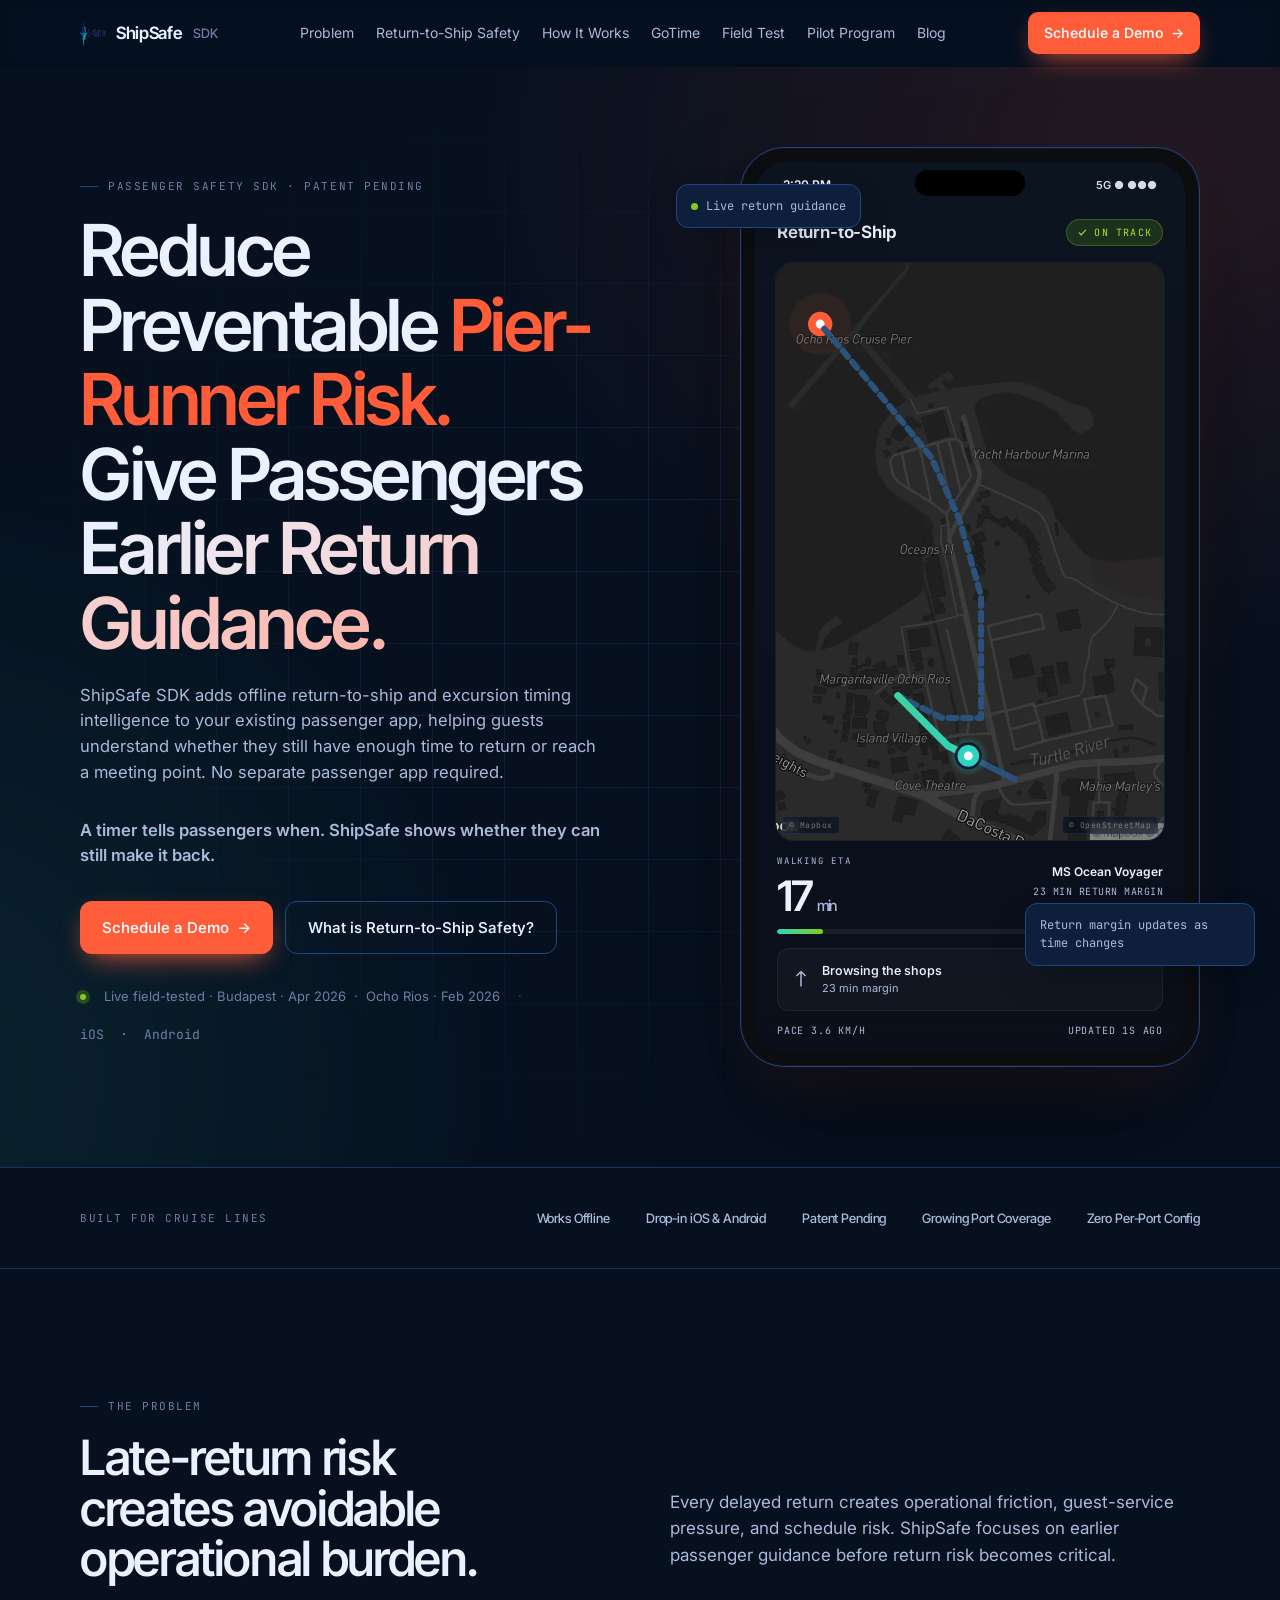
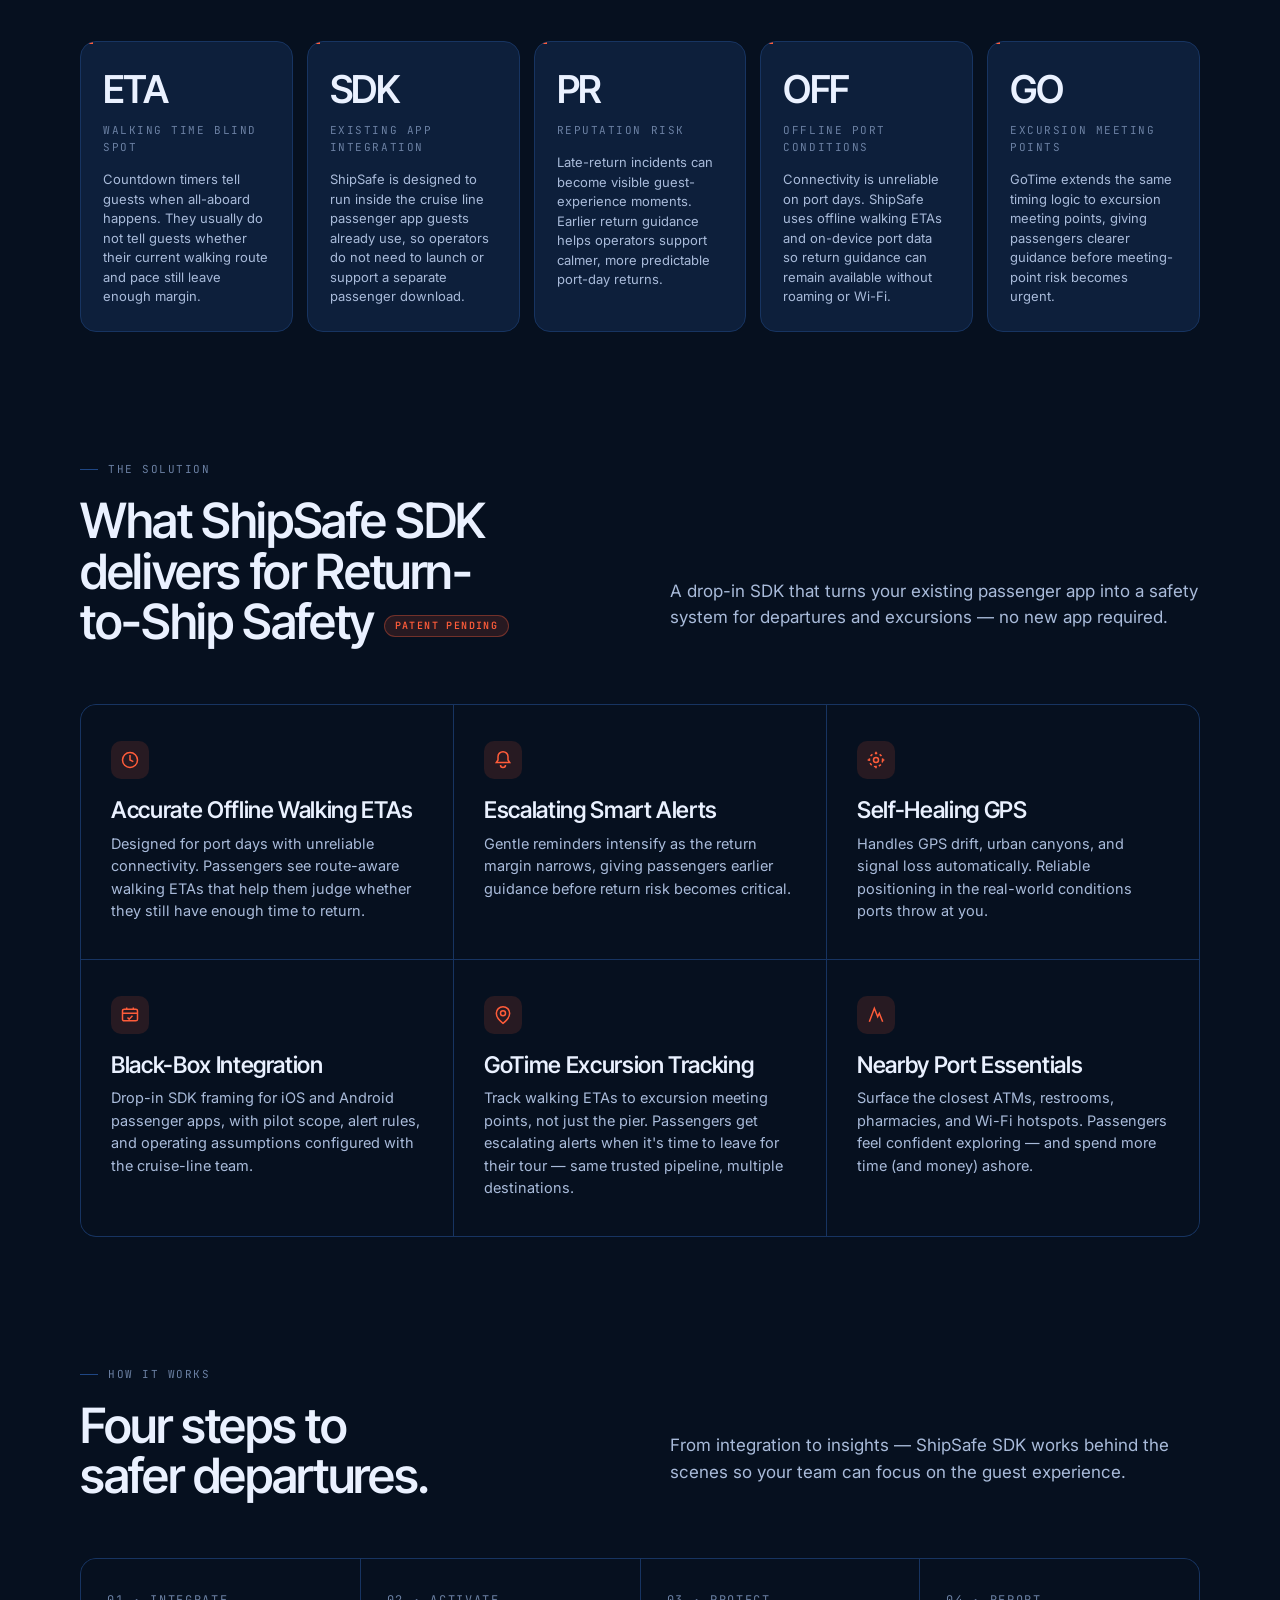
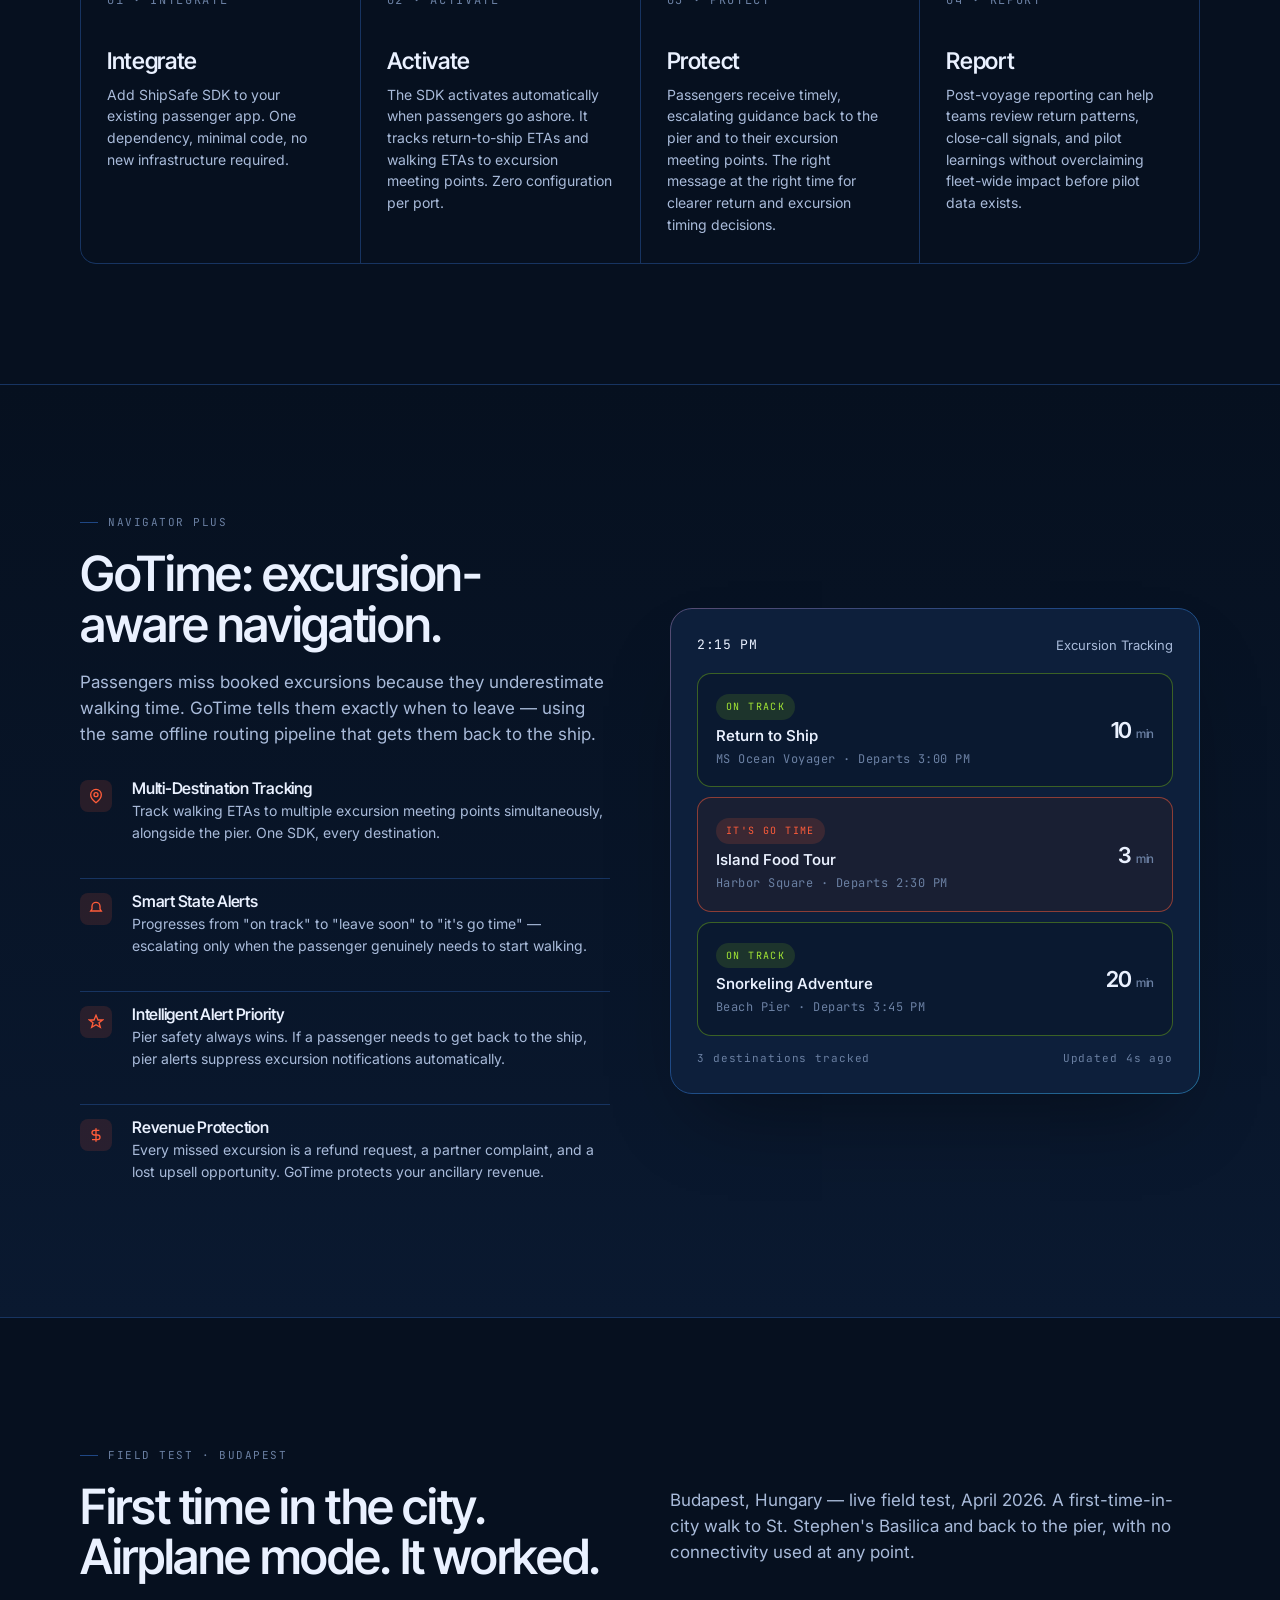
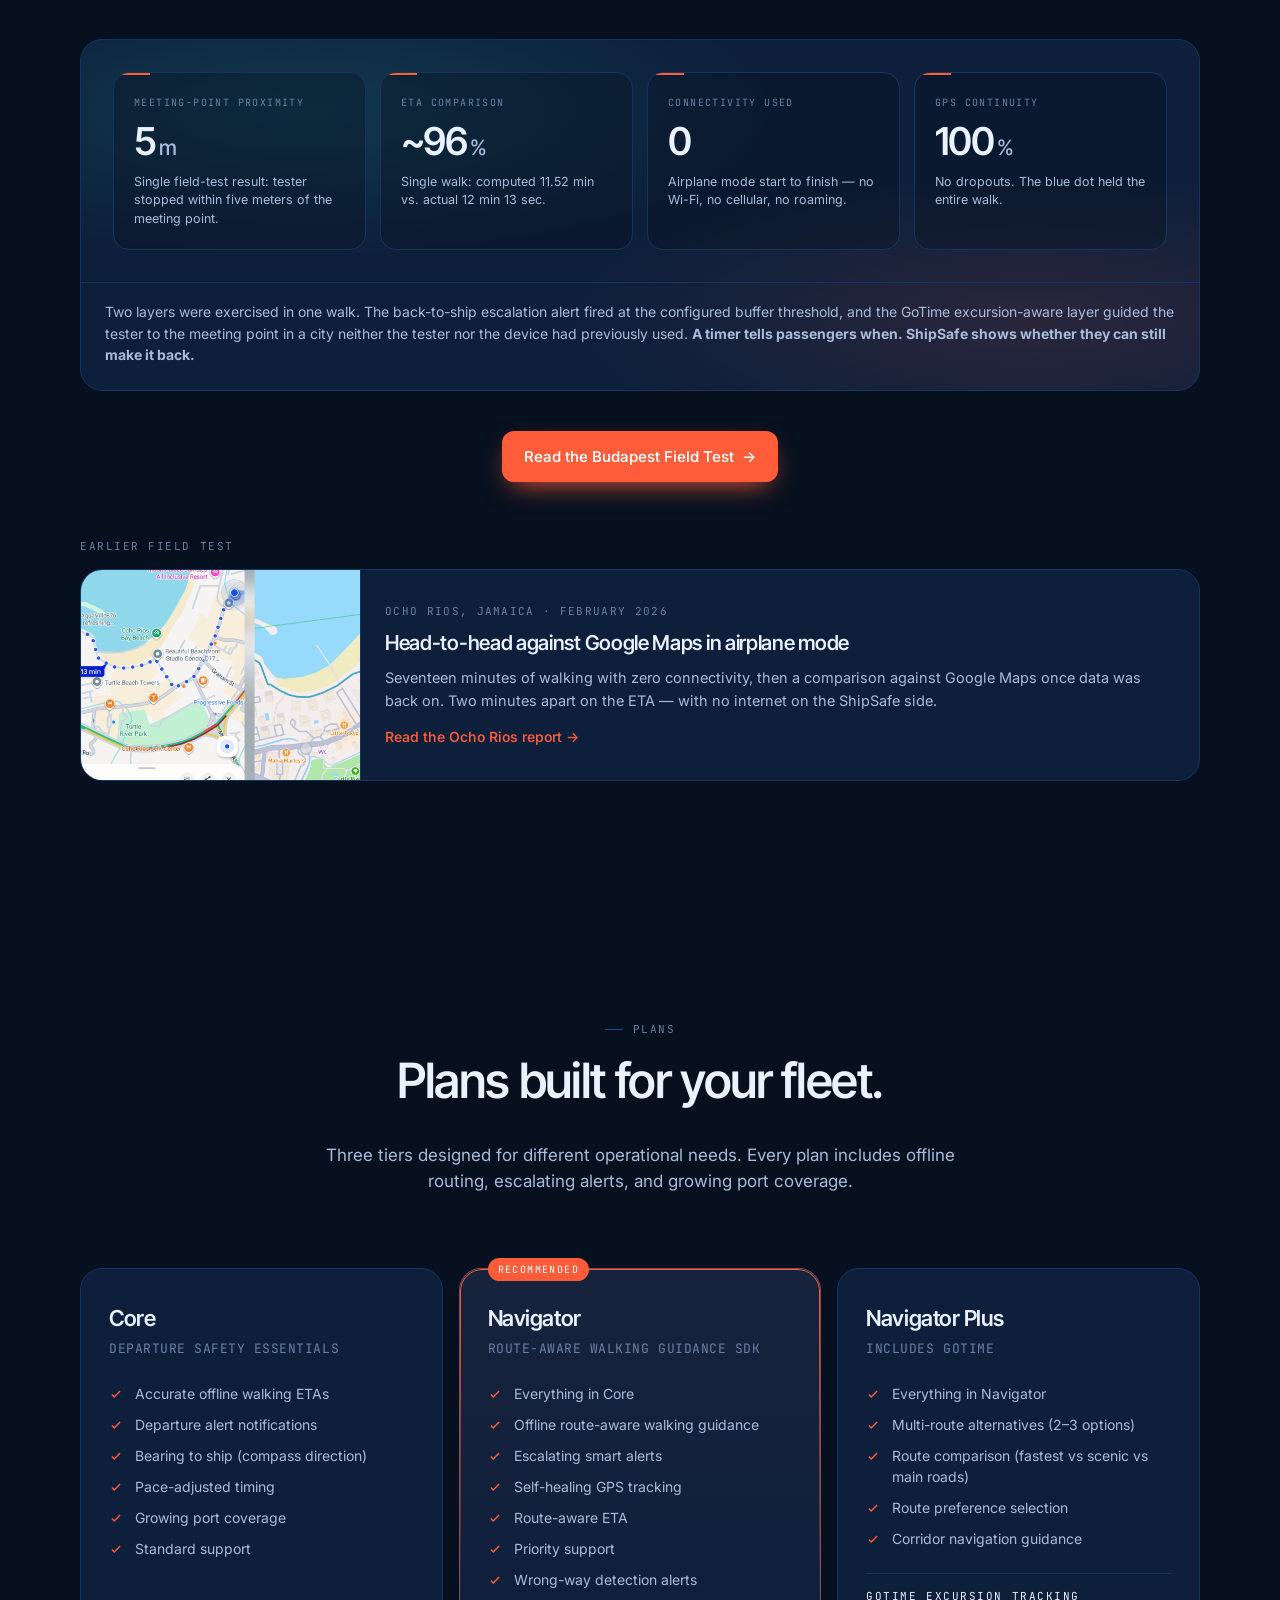
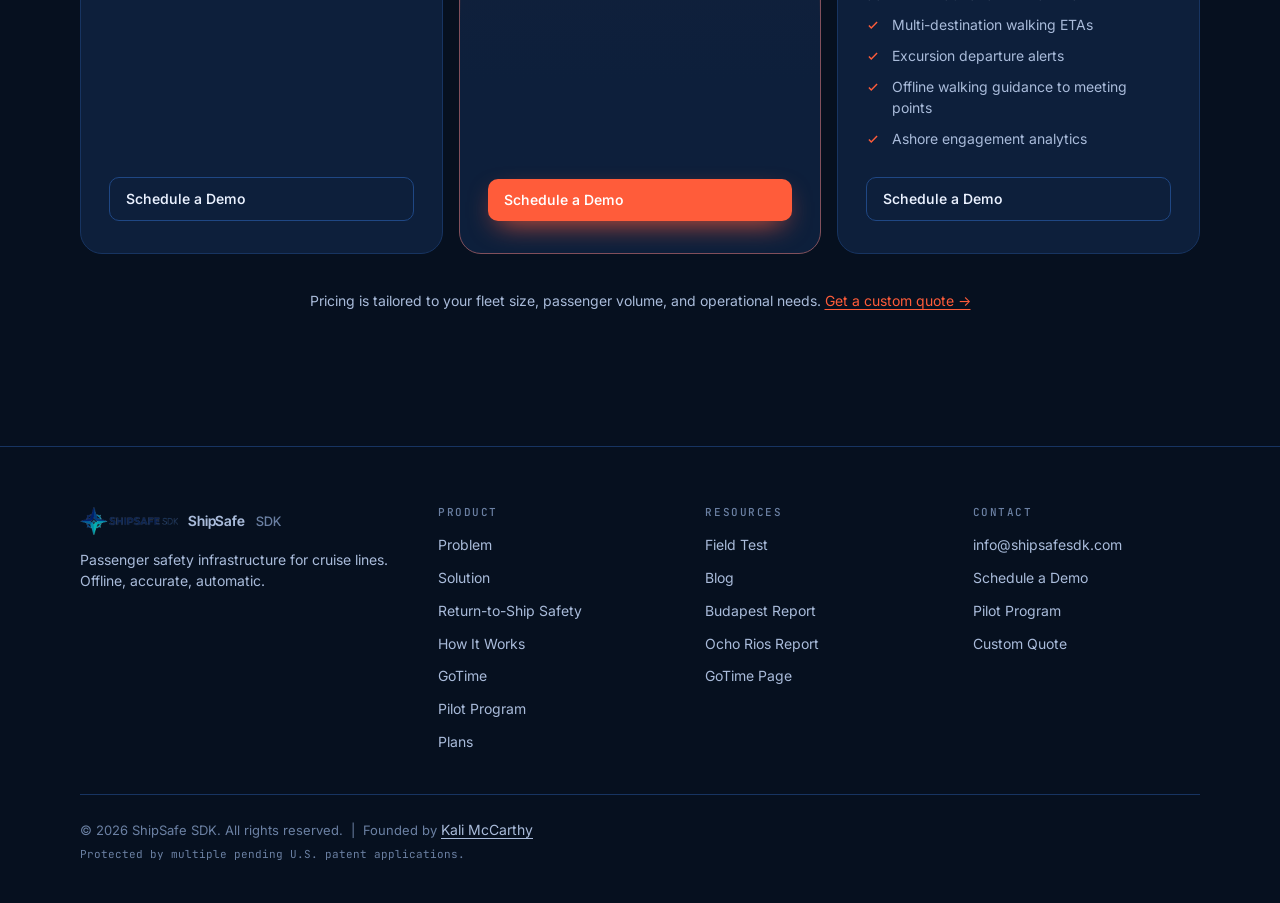
==== index.html @ 11e8b00a "Position ShipSafe around return-to-ship safety" ====
<!DOCTYPE html>
<html lang="en">
<head>
  <meta charset="UTF-8">
  <meta name="viewport" content="width=device-width, initial-scale=1.0">
  <title>ShipSafe SDK — Return-to-Ship Safety for Cruise Lines</title>
  <meta name="description" content="ShipSafe SDK adds offline walking ETAs, return-to-ship alerts, and GoTime excursion meeting-point navigation to existing iOS and Android cruise passenger apps.">
  <meta property="og:title" content="ShipSafe SDK — Return-to-Ship Safety for Cruise Lines">
  <meta property="og:description" content="A B2B Passenger Safety SDK for cruise lines and cruise platforms: offline walking ETAs, return-to-ship alerts, and GoTime excursion timing intelligence.">
  <meta property="og:image" content="https://shipsafesdk.com/assets/logo.png">
  <meta property="og:url" content="https://shipsafesdk.com">
  <meta property="og:type" content="website">
  <meta name="twitter:card" content="summary_large_image">
  <meta name="twitter:title" content="ShipSafe SDK — Return-to-Ship Safety for Cruise Lines">
  <meta name="twitter:description" content="B2B Passenger Safety SDK for existing cruise-line apps: offline walking ETAs, smart return alerts, and GoTime excursion navigation.">
  <meta name="google-site-verification" content="b6KUBfLxOpJENUfia0g-dzUTS3TaPbM61BSmSOU9vjw">
  <link rel="canonical" href="https://shipsafesdk.com/">
  <meta name="robots" content="index, follow">
  <meta name="author" content="Kali McCarthy">
  <meta name="keywords" content="return-to-ship safety, cruise ship SDK, passenger safety SDK, walking ETA, cruise line technology, excursion navigation, maritime safety, cruise departure alerts, offline navigation, GoTime excursion tracking">
  <meta property="og:site_name" content="ShipSafe SDK">
  <meta property="og:locale" content="en_US">
  <meta name="theme-color" content="#06101f">
  <link rel="icon" type="image/svg+xml" href="assets/favicon.svg">
  <link rel="icon" type="image/png" href="assets/favicon.png">
  <link rel="preconnect" href="https://fonts.googleapis.com">
  <link rel="preconnect" href="https://fonts.gstatic.com" crossorigin>
  <link href="https://fonts.googleapis.com/css2?family=Inter+Tight:wght@400;500;560;580;620&family=Inter:wght@400;450;500;550;600&family=JetBrains+Mono:wght@400;500&display=swap" rel="stylesheet">
  <link rel="stylesheet" href="css/styles.css?v=20260625-live-demo-5">
  <link rel="preload" as="image" href="assets/hero/ocho-rios-map.webp" type="image/webp">
  <script type="application/ld+json">
  {
    "@context": "https://schema.org",
    "@type": "Organization",
    "name": "ShipSafe SDK",
    "url": "https://shipsafesdk.com",
    "logo": "https://shipsafesdk.com/assets/logo.png",
    "description": "ShipSafe SDK adds offline walking ETAs, return-to-ship alerts, and excursion meeting point navigation to existing cruise-line passenger apps.",
    "founder": {
      "@type": "Person",
      "name": "Kali McCarthy"
    },
    "contactPoint": {
      "@type": "ContactPoint",
      "email": "info@shipsafesdk.com",
      "contactType": "sales"
    },
    "sameAs": []
  }
  </script>
  <script type="application/ld+json">
  {
    "@context": "https://schema.org",
    "@type": "SoftwareApplication",
    "name": "ShipSafe SDK",
    "applicationCategory": "BusinessApplication",
    "operatingSystem": "iOS, Android",
    "description": "B2B Passenger Safety SDK for cruise lines: offline walking ETAs, escalating return alerts, excursion navigation, and self-healing GPS for existing passenger apps.",
    "creator": {
      "@type": "Organization",
      "name": "ShipSafe SDK",
      "url": "https://shipsafesdk.com"
    },
    "featureList": "Offline Walking ETAs, Escalating Smart Alerts, Self-Healing GPS, GoTime Excursion Tracking, Nearby Port Essentials, Multi-Route Alternatives"
  }
  </script>
</head>
<body>

  <!-- ============ NAV ============ -->
  <header class="nav" id="navbar">
    <div class="container nav-inner">
      <a class="brand" href="#top">
        <img src="assets/logo.png" alt="ShipSafe SDK">
        <span>ShipSafe</span><span class="sdk-tag">SDK</span>
      </a>
      <nav class="nav-links" id="navLinks">
        <a href="#problem">Problem</a>
        <a href="/return-to-ship-safety/">Return-to-Ship Safety</a>
        <a href="#how-it-works">How It Works</a>
        <a href="/gotime/">GoTime</a>
        <a href="#field-test">Field Test</a>
        <a href="/pilot-program/">Pilot Program</a>
        <a href="/blog/">Blog</a>
      </nav>
      <a class="btn accent nav-cta" href="mailto:info@shipsafesdk.com?subject=ShipSafe%20SDK%20Demo%20Request">
        Schedule a Demo <span class="arrow">→</span>
      </a>
      <button class="hamburger" id="hamburger" aria-label="Toggle menu">
        <span></span><span></span><span></span>
      </button>
    </div>
  </header>

  <!-- ============ HERO ============ -->
  <section class="hero" id="top">
    <div class="hero-bg" aria-hidden="true"><div class="grid"></div></div>
    <div class="container hero-inner">
      <div class="hero-copy reveal">
        <div class="eyebrow">Passenger Safety SDK · Patent Pending</div>
        <h1 style="margin-top:18px;">
          Reduce Preventable <span class="accent-word">Pier-Runner Risk.</span><br>
          Give Passengers <span class="gradient-word">Earlier Return Guidance.</span>
        </h1>
        <p class="hero-sub">
          ShipSafe SDK adds offline return-to-ship and excursion timing intelligence to your existing passenger app, helping guests understand whether they still have enough time to return or reach a meeting point. No separate passenger app required.
        </p>
        <p class="hero-sub" style="margin-top:14px; font-weight:600;">
          A timer tells passengers when. ShipSafe shows whether they can still make it back.
        </p>
        <div class="hero-cta">
          <a class="btn accent lg" href="mailto:info@shipsafesdk.com?subject=ShipSafe%20SDK%20Demo%20Request">
            Schedule a Demo <span class="arrow">→</span>
          </a>
          <a class="btn ghost lg" href="/return-to-ship-safety/">What is Return-to-Ship Safety?</a>
        </div>
        <div class="hero-meta">
          <span class="dot"></span>
          <span>Live field-tested · Budapest · Apr 2026 &nbsp;·&nbsp; Ocho Rios · Feb 2026</span>
          <span style="color:var(--border-strong)">·</span>
          <span class="mono">iOS &nbsp;·&nbsp; Android</span>
        </div>
      </div>

      <div class="hero-device reveal" id="live-demo" aria-label="Live Return-to-Ship Safety demo">
        <div class="hero-chip c1">
          <span class="dot"></span>Live return guidance
        </div>
        <div class="hero-chip c2">
          Return margin updates as time changes
        </div>
        <div class="phone" aria-hidden="true">
          <div class="phone-screen">
            <div class="phone-statusbar">
              <span id="etaClock">2:34</span>
              <span class="icons">5G ● ●●●</span>
            </div>
            <div class="phone-appbar">
              <div class="phone-title">Return-to-Ship</div>
              <div class="phone-pill" id="etaPill">
                <svg id="etaPillIcon" width="11" height="11" viewBox="0 0 24 24" fill="none" stroke="currentColor" stroke-width="2.4" stroke-linecap="round" stroke-linejoin="round" aria-hidden="true"><circle cx="12" cy="12" r="2"/><path d="M2 12s3.5-7 10-7 10 7 10 7-3.5 7-10 7S2 12 2 12z"/></svg>
                <span id="etaPillLabel">Monitoring</span>
              </div>
            </div>
            <div class="phone-map">
              <img src="assets/hero/ocho-rios-map.webp" alt="Ocho Rios — Turtle Bay cruise pier" class="phone-map-base" width="480" height="520" loading="eager" decoding="async">
              <svg class="phone-map-overlay" viewBox="0 0 480 520" preserveAspectRatio="xMidYMid slice" aria-hidden="true">
                <defs>
                  <linearGradient id="routeGrad" x1="0" y1="1" x2="0" y2="0">
                    <stop offset="0" stop-color="#2dd4bf"/>
                    <stop offset="1" stop-color="#84cc16"/>
                  </linearGradient>
                  <radialGradient id="walkerPulse">
                    <stop offset="0" stop-color="var(--halo-color, #2dd4bf)" stop-opacity=".65"/>
                    <stop offset="1" stop-color="var(--halo-color, #2dd4bf)" stop-opacity="0"/>
                  </radialGradient>
                </defs>
                <!-- pier pin at the ship-dock tip of Ocho Rios Cruise Pier -->
                <g transform="translate(105 55)">
                  <circle r="24" fill="#ff5c3a" fill-opacity=".18">
                    <animate attributeName="r" values="18;28;18" dur="2.4s" repeatCount="indefinite"/>
                    <animate attributeName="fill-opacity" values=".32;.06;.32" dur="2.4s" repeatCount="indefinite"/>
                  </circle>
                  <circle r="11" fill="#ff5c3a"/>
                  <circle r="4" fill="#fff"/>
                </g>
                <!-- Combined walker path: wander out (Margaritaville → shopping district apex) + retrace +
                     return route (Main St → pier). Walker traverses the whole thing; the wander loop
                     retraces itself so the visible line only reads once. -->
                <path id="heroRouteFull"
                      d="M175 390 L220 435 L280 465 L220 435 L175 390 L215 410 L250 410 L250 300 L230 230 L205 175 L160 120 L105 55"
                      stroke="#2a527a" stroke-width="5.5" fill="none"
                      stroke-dasharray="7 6" stroke-linecap="round" stroke-linejoin="round"/>
                <path id="heroRouteWalked"
                      d="M175 390 L220 435 L280 465 L220 435 L175 390 L215 410 L250 410 L250 300 L230 230 L205 175 L160 120 L105 55"
                      stroke="url(#routeGrad)" stroke-width="6.5" fill="none"
                      pathLength="1" stroke-dasharray="1 1" stroke-dashoffset="1"
                      stroke-linecap="round" stroke-linejoin="round"/>
                <!-- walker at Margaritaville -->
                <g id="heroWalker" transform="translate(175 390)">
                  <circle r="24" fill="url(#walkerPulse)">
                    <animate attributeName="r" values="18;28;18" dur="1.8s" repeatCount="indefinite"/>
                  </circle>
                  <circle r="11" fill="#2dd4bf" stroke="#0a1b33" stroke-width="2.5"/>
                  <circle r="4" fill="#fff"/>
                </g>
              </svg>
              <a class="map-credit" href="https://www.mapbox.com/about/maps/" target="_blank" rel="noopener">© Mapbox</a>
              <a class="map-credit right" href="https://www.openstreetmap.org/copyright" target="_blank" rel="noopener">© OpenStreetMap</a>
            </div>
            <div class="phone-map-summary">
              <div class="eta-mini">
                <span class="eta-mini-label">Walking ETA</span>
                <span class="eta-mini-val"><span id="etaMinutes">12</span><small>min</small></span>
              </div>
              <div class="eta-mini-ship">
                <span class="name">MS Ocean Voyager</span>
                <small id="etaMargin">45 MIN RETURN MARGIN</small>
                <small>DEPARTS 3:00 PM</small>
              </div>
            </div>
            <div class="progress-track"><div class="progress-fill" id="etaProgress"></div></div>
            <div class="phone-route">
              <svg width="18" height="18" viewBox="0 0 24 24" fill="none" stroke="currentColor" stroke-width="2"><path d="M12 2v20M12 2l6 6M12 2l-6 6"/></svg>
              <div>
                <span class="step-name" id="etaRouteName">Continue on Harbor Rd</span>
                <span id="etaRouteDist">720 m</span>
              </div>
            </div>
            <div class="phone-footer">
              <span id="etaPace">Field demo</span>
              <span id="etaUpdated">Live</span>
            </div>
          </div>
        </div>
      </div>
    </div>
  </section>

  <!-- ============ TRUST STRIP ============ -->
  <section class="trust">
    <div class="container trust-inner">
      <div class="trust-label">Built for cruise lines</div>
      <div class="trust-items">
        <span>Works Offline</span>
        <span>Drop-in iOS &amp; Android</span>
        <span>Patent Pending</span>
        <span>Growing Port Coverage</span>
        <span>Zero Per-Port Config</span>
      </div>
    </div>
  </section>

  <!-- ============ PROBLEM ============ -->
  <section class="section" id="problem">
    <div class="container">
      <div class="section-head reveal">
        <div>
          <div class="eyebrow">The Problem</div>
          <h2 style="margin-top:18px;">Late-return risk creates avoidable operational burden.</h2>
        </div>
        <p>Every delayed return creates operational friction, guest-service pressure, and schedule risk. ShipSafe focuses on earlier passenger guidance before return risk becomes critical.</p>
      </div>

      <div class="stats reveal">
        <div class="stat-card">
          <div class="stat-num">ETA</div>
          <div class="stat-label">Walking Time Blind Spot</div>
          <p class="stat-desc">Countdown timers tell guests when all-aboard happens. They usually do not tell guests whether their current walking route and pace still leave enough margin.</p>
        </div>
        <div class="stat-card">
          <div class="stat-num">SDK</div>
          <div class="stat-label">Existing App Integration</div>
          <p class="stat-desc">ShipSafe is designed to run inside the cruise line passenger app guests already use, so operators do not need to launch or support a separate passenger download.</p>
        </div>
        <div class="stat-card">
          <div class="stat-num">PR</div>
          <div class="stat-label">Reputation Risk</div>
          <p class="stat-desc">Late-return incidents can become visible guest-experience moments. Earlier return guidance helps operators support calmer, more predictable port-day returns.</p>
        </div>
        <div class="stat-card">
          <div class="stat-num">OFF</div>
          <div class="stat-label">Offline Port Conditions</div>
          <p class="stat-desc">Connectivity is unreliable on port days. ShipSafe uses offline walking ETAs and on-device port data so return guidance can remain available without roaming or Wi-Fi.</p>
        </div>
        <div class="stat-card">
          <div class="stat-num">GO</div>
          <div class="stat-label">Excursion Meeting Points</div>
          <p class="stat-desc">GoTime extends the same timing logic to excursion meeting points, giving passengers clearer guidance before meeting-point risk becomes urgent.</p>
        </div>
      </div>
    </div>
  </section>

  <!-- ============ SOLUTION ============ -->
  <section class="section" id="solution" style="padding-top:0;">
    <div class="container">
      <div class="section-head reveal">
        <div>
          <div class="eyebrow">The Solution</div>
          <h2 style="margin-top:18px;">What ShipSafe SDK delivers for Return-to-Ship Safety <span class="badge-pill" style="vertical-align:middle;">Patent Pending</span></h2>
        </div>
        <p>A drop-in SDK that turns your existing passenger app into a safety system for departures and excursions — no new app required.</p>
      </div>

      <div class="features reveal">
        <div class="feature">
          <div class="feature-icon">
            <svg viewBox="0 0 24 24" fill="none" stroke="currentColor" stroke-width="1.8"><circle cx="12" cy="12" r="9"/><polyline points="12,6 12,12 16,14"/></svg>
          </div>
          <h3>Accurate Offline Walking ETAs</h3>
          <p>Designed for port days with unreliable connectivity. Passengers see route-aware walking ETAs that help them judge whether they still have enough time to return.</p>
        </div>
        <div class="feature">
          <div class="feature-icon">
            <svg viewBox="0 0 24 24" fill="none" stroke="currentColor" stroke-width="1.8"><path d="M12 2a6 6 0 016 6v4l2 3H4l2-3V8a6 6 0 016-6zM9 18a3 3 0 006 0"/></svg>
          </div>
          <h3>Escalating Smart Alerts</h3>
          <p>Gentle reminders intensify as the return margin narrows, giving passengers earlier guidance before return risk becomes critical.</p>
        </div>
        <div class="feature">
          <div class="feature-icon">
            <svg viewBox="0 0 24 24" fill="none" stroke="currentColor" stroke-width="1.8"><circle cx="12" cy="12" r="3"/><circle cx="12" cy="12" r="8" stroke-dasharray="3 3"/><path d="M12 2v3M12 19v3M2 12h3M19 12h3"/></svg>
          </div>
          <h3>Self-Healing GPS</h3>
          <p>Handles GPS drift, urban canyons, and signal loss automatically. Reliable positioning in the real-world conditions ports throw at you.</p>
        </div>
        <div class="feature">
          <div class="feature-icon">
            <svg viewBox="0 0 24 24" fill="none" stroke="currentColor" stroke-width="1.8"><rect x="3" y="5" width="18" height="14" rx="2"/><path d="M3 10h18M8 3v3M16 3v3"/><polyline points="9,15 11,17 15,13"/></svg>
          </div>
          <h3>Black-Box Integration</h3>
          <p>Drop-in SDK framing for iOS and Android passenger apps, with pilot scope, alert rules, and operating assumptions configured with the cruise-line team.</p>
        </div>
        <div class="feature">
          <div class="feature-icon">
            <svg viewBox="0 0 24 24" fill="none" stroke="currentColor" stroke-width="1.8"><circle cx="12" cy="10" r="3"/><path d="M12 2a8 8 0 00-8 8c0 6 8 12 8 12s8-6 8-12a8 8 0 00-8-8z"/></svg>
          </div>
          <h3>GoTime Excursion Tracking</h3>
          <p>Track walking ETAs to excursion meeting points, not just the pier. Passengers get escalating alerts when it's time to leave for their tour — same trusted pipeline, multiple destinations.</p>
        </div>
        <div class="feature">
          <div class="feature-icon">
            <svg viewBox="0 0 24 24" fill="none" stroke="currentColor" stroke-width="1.8"><path d="M4 20l6-16 4 10 2-4 4 10"/></svg>
          </div>
          <h3>Nearby Port Essentials</h3>
          <p>Surface the closest ATMs, restrooms, pharmacies, and Wi-Fi hotspots. Passengers feel confident exploring — and spend more time (and money) ashore.</p>
        </div>
      </div>
    </div>
  </section>

  <!-- ============ HOW IT WORKS ============ -->
  <section class="section" id="how-it-works" style="padding-top:0;">
    <div class="container">
      <div class="section-head reveal">
        <div>
          <div class="eyebrow">How It Works</div>
          <h2 style="margin-top:18px;">Four steps to safer departures.</h2>
        </div>
        <p>From integration to insights — ShipSafe SDK works behind the scenes so your team can focus on the guest experience.</p>
      </div>

      <div class="steps reveal">
        <div class="step">
          <div class="step-num">01 · INTEGRATE</div>
          <h3>Integrate</h3>
          <p>Add ShipSafe SDK to your existing passenger app. One dependency, minimal code, no new infrastructure required.</p>
        </div>
        <div class="step">
          <div class="step-num">02 · ACTIVATE</div>
          <h3>Activate</h3>
          <p>The SDK activates automatically when passengers go ashore. It tracks return-to-ship ETAs and walking ETAs to excursion meeting points. Zero configuration per port.</p>
        </div>
        <div class="step">
          <div class="step-num">03 · PROTECT</div>
          <h3>Protect</h3>
          <p>Passengers receive timely, escalating guidance back to the pier and to their excursion meeting points. The right message at the right time for clearer return and excursion timing decisions.</p>
        </div>
        <div class="step">
          <div class="step-num">04 · REPORT</div>
          <h3>Report</h3>
          <p>Post-voyage reporting can help teams review return patterns, close-call signals, and pilot learnings without overclaiming fleet-wide impact before pilot data exists.</p>
        </div>
      </div>
    </div>
  </section>

  <!-- ============ GOTIME ============ -->
  <section class="section gotime" id="gotime">
    <div class="container gotime-inner">
      <div class="reveal">
        <div class="eyebrow">Navigator Plus</div>
        <h2 style="margin-top:18px;">GoTime: excursion-aware navigation.</h2>
        <p style="margin-top:18px; font-size:17px;">Passengers miss booked excursions because they underestimate walking time. GoTime tells them exactly when to leave — using the same offline routing pipeline that gets them back to the ship.</p>

        <div class="feature-list">
          <div class="item">
            <div class="icon"><svg width="16" height="16" viewBox="0 0 24 24" fill="none" stroke="currentColor" stroke-width="2"><circle cx="12" cy="10" r="3"/><path d="M12 2a8 8 0 00-8 8c0 6 8 12 8 12s8-6 8-12a8 8 0 00-8-8z"/></svg></div>
            <div>
              <h3>Multi-Destination Tracking</h3>
              <p>Track walking ETAs to multiple excursion meeting points simultaneously, alongside the pier. One SDK, every destination.</p>
            </div>
          </div>
          <div class="item">
            <div class="icon"><svg width="16" height="16" viewBox="0 0 24 24" fill="none" stroke="currentColor" stroke-width="2"><path d="M12 2a6 6 0 016 6v4l2 3H4l2-3V8a6 6 0 016-6z"/></svg></div>
            <div>
              <h3>Smart State Alerts</h3>
              <p>Progresses from "on track" to "leave soon" to "it's go time" — escalating only when the passenger genuinely needs to start walking.</p>
            </div>
          </div>
          <div class="item">
            <div class="icon"><svg width="16" height="16" viewBox="0 0 24 24" fill="none" stroke="currentColor" stroke-width="2"><path d="M12 2l3 7h7l-5.5 4 2 7L12 16l-6.5 4 2-7L2 9h7z"/></svg></div>
            <div>
              <h3>Intelligent Alert Priority</h3>
              <p>Pier safety always wins. If a passenger needs to get back to the ship, pier alerts suppress excursion notifications automatically.</p>
            </div>
          </div>
          <div class="item">
            <div class="icon"><svg width="16" height="16" viewBox="0 0 24 24" fill="none" stroke="currentColor" stroke-width="2"><path d="M12 2v20M17 5H9.5a3.5 3.5 0 000 7h5a3.5 3.5 0 010 7H6"/></svg></div>
            <div>
              <h3>Revenue Protection</h3>
              <p>Every missed excursion is a refund request, a partner complaint, and a lost upsell opportunity. GoTime protects your ancillary revenue.</p>
            </div>
          </div>
        </div>
      </div>

      <div class="gotime-demo reveal">
        <div class="gotime-demo-head">
          <span class="time mono">2:15 PM</span>
          <span class="title">Excursion Tracking</span>
        </div>
        <div class="dest pier">
          <div>
            <div class="status">On Track</div>
            <div class="dest-name">Return to Ship</div>
            <div class="dest-meta">MS Ocean Voyager · Departs 3:00 PM</div>
          </div>
          <div class="eta-min">12 <span style="color:var(--ink-mute);font-size:12px;font-weight:500;">min</span></div>
        </div>
        <div class="dest warn">
          <div>
            <div class="status">Leave Soon</div>
            <div class="dest-name">Island Food Tour</div>
            <div class="dest-meta">Harbor Square · Departs 2:30 PM</div>
          </div>
          <div class="eta-min">8 <span style="color:var(--ink-mute);font-size:12px;font-weight:500;">min</span></div>
        </div>
        <div class="dest pier">
          <div>
            <div class="status">On Track</div>
            <div class="dest-name">Snorkeling Adventure</div>
            <div class="dest-meta">Beach Pier · Departs 3:45 PM</div>
          </div>
          <div class="eta-min">22 <span style="color:var(--ink-mute);font-size:12px;font-weight:500;">min</span></div>
        </div>
        <div class="gotime-demo-foot">
          <span>3 destinations tracked</span>
          <span id="gotimeUpdated">Updated 3s ago</span>
        </div>
      </div>
    </div>
  </section>

  <!-- ============ FIELD TEST ============ -->
  <section class="section" id="field-test">
    <div class="container">
      <div class="section-head reveal">
        <div>
          <div class="eyebrow">Field Test · Budapest</div>
          <h2 style="margin-top:18px;">First time in the city. Airplane mode. It worked.</h2>
        </div>
        <p>Budapest, Hungary — live field test, April 2026. A first-time-in-city walk to St. Stephen's Basilica and back to the pier, with no connectivity used at any point.</p>
      </div>

      <!-- Budapest proof-stats hero -->
      <div class="field-hero reveal">
        <div class="field-stats-hero">
          <div class="field-stat">
          <div class="field-stat-label">Meeting-point proximity</div>
          <div class="field-stat-num">5<span class="unit">m</span></div>
          <div class="field-stat-sub">Single field-test result: tester stopped within five meters of the meeting point.</div>
          </div>
          <div class="field-stat">
          <div class="field-stat-label">ETA comparison</div>
          <div class="field-stat-num">~96<span class="unit">%</span></div>
          <div class="field-stat-sub">Single walk: computed 11.52 min vs. actual 12 min 13 sec.</div>
          </div>
          <div class="field-stat">
            <div class="field-stat-label">Connectivity used</div>
            <div class="field-stat-num">0</div>
            <div class="field-stat-sub">Airplane mode start to finish — no Wi-Fi, no cellular, no roaming.</div>
          </div>
          <div class="field-stat">
            <div class="field-stat-label">GPS continuity</div>
            <div class="field-stat-num">100<span class="unit">%</span></div>
            <div class="field-stat-sub">No dropouts. The blue dot held the entire walk.</div>
          </div>
        </div>
        <div class="field-note">
          Two layers were exercised in one walk. The back-to-ship escalation alert fired at the configured buffer threshold, and the GoTime excursion-aware layer guided the tester to the meeting point in a city neither the tester nor the device had previously used. <strong>A timer tells passengers when. ShipSafe shows whether they can still make it back.</strong>
        </div>
      </div>

      <div style="text-align:center; margin-top:40px;" class="reveal">
        <a class="btn accent lg" href="/blog/2026-04-29-field-test-budapest/">
          Read the Budapest Field Test <span class="arrow">→</span>
        </a>
      </div>

      <!-- Previous field test: Ocho Rios -->
      <div class="prev-field-test reveal">
        <div class="prev-field-test-eyebrow">Earlier field test</div>
        <a href="/blog/2026-03-15-field-test-ocho-rios/" class="prev-field-test-card">
          <div class="prev-field-test-img">
            <img src="assets/field-test/side_by_side_comparison.png" alt="Google Maps 13 min vs ShipSafe 15 min — head-to-head comparison from the Ocho Rios test" loading="lazy">
          </div>
          <div class="prev-field-test-body">
            <div class="prev-field-test-meta">Ocho Rios, Jamaica &middot; February 2026</div>
            <h3>Head-to-head against Google Maps in airplane mode</h3>
            <p>Seventeen minutes of walking with zero connectivity, then a comparison against Google Maps once data was back on. Two minutes apart on the ETA — with no internet on the ShipSafe side.</p>
            <span class="prev-field-test-link">Read the Ocho Rios report <span class="arrow">→</span></span>
          </div>
        </a>
      </div>
    </div>
  </section>

  <!-- ============ PLANS ============ -->
  <section class="section" id="plans">
    <div class="container">
      <div class="section-head center reveal">
        <div class="eyebrow">Plans</div>
        <h2>Plans built for your fleet.</h2>
        <p>Three tiers designed for different operational needs. Every plan includes offline routing, escalating alerts, and growing port coverage.</p>
      </div>

      <div class="plans reveal">
        <div class="plan">
          <div class="plan-name">Core</div>
          <div class="plan-desc">Departure Safety Essentials</div>
          <ul>
            <li><svg width="14" height="14" viewBox="0 0 24 24" fill="none" stroke="currentColor" stroke-width="2.5"><path d="M5 13l4 4L19 7"/></svg><span>Accurate offline walking ETAs</span></li>
            <li><svg width="14" height="14" viewBox="0 0 24 24" fill="none" stroke="currentColor" stroke-width="2.5"><path d="M5 13l4 4L19 7"/></svg><span>Departure alert notifications</span></li>
            <li><svg width="14" height="14" viewBox="0 0 24 24" fill="none" stroke="currentColor" stroke-width="2.5"><path d="M5 13l4 4L19 7"/></svg><span>Bearing to ship (compass direction)</span></li>
            <li><svg width="14" height="14" viewBox="0 0 24 24" fill="none" stroke="currentColor" stroke-width="2.5"><path d="M5 13l4 4L19 7"/></svg><span>Pace-adjusted timing</span></li>
            <li><svg width="14" height="14" viewBox="0 0 24 24" fill="none" stroke="currentColor" stroke-width="2.5"><path d="M5 13l4 4L19 7"/></svg><span>Growing port coverage</span></li>
            <li><svg width="14" height="14" viewBox="0 0 24 24" fill="none" stroke="currentColor" stroke-width="2.5"><path d="M5 13l4 4L19 7"/></svg><span>Standard support</span></li>
          </ul>
          <a class="btn ghost" href="mailto:info@shipsafesdk.com?subject=ShipSafe%20SDK%20Demo%20Request">Schedule a Demo</a>
        </div>

        <div class="plan featured">
          <div class="plan-tag">Recommended</div>
          <div class="plan-name">Navigator</div>
          <div class="plan-desc">Route-Aware Walking Guidance SDK</div>
          <ul>
            <li><svg width="14" height="14" viewBox="0 0 24 24" fill="none" stroke="currentColor" stroke-width="2.5"><path d="M5 13l4 4L19 7"/></svg><span>Everything in Core</span></li>
            <li><svg width="14" height="14" viewBox="0 0 24 24" fill="none" stroke="currentColor" stroke-width="2.5"><path d="M5 13l4 4L19 7"/></svg><span>Offline route-aware walking guidance</span></li>
            <li><svg width="14" height="14" viewBox="0 0 24 24" fill="none" stroke="currentColor" stroke-width="2.5"><path d="M5 13l4 4L19 7"/></svg><span>Escalating smart alerts</span></li>
            <li><svg width="14" height="14" viewBox="0 0 24 24" fill="none" stroke="currentColor" stroke-width="2.5"><path d="M5 13l4 4L19 7"/></svg><span>Self-healing GPS tracking</span></li>
            <li><svg width="14" height="14" viewBox="0 0 24 24" fill="none" stroke="currentColor" stroke-width="2.5"><path d="M5 13l4 4L19 7"/></svg><span>Route-aware ETA</span></li>
            <li><svg width="14" height="14" viewBox="0 0 24 24" fill="none" stroke="currentColor" stroke-width="2.5"><path d="M5 13l4 4L19 7"/></svg><span>Priority support</span></li>
            <li><svg width="14" height="14" viewBox="0 0 24 24" fill="none" stroke="currentColor" stroke-width="2.5"><path d="M5 13l4 4L19 7"/></svg><span>Wrong-way detection alerts</span></li>
          </ul>
          <a class="btn accent" href="mailto:info@shipsafesdk.com?subject=ShipSafe%20SDK%20Demo%20Request">Schedule a Demo</a>
        </div>

        <div class="plan">
          <div class="plan-name">Navigator Plus</div>
          <div class="plan-desc">Includes GoTime</div>
          <ul>
            <li><svg width="14" height="14" viewBox="0 0 24 24" fill="none" stroke="currentColor" stroke-width="2.5"><path d="M5 13l4 4L19 7"/></svg><span>Everything in Navigator</span></li>
            <li><svg width="14" height="14" viewBox="0 0 24 24" fill="none" stroke="currentColor" stroke-width="2.5"><path d="M5 13l4 4L19 7"/></svg><span>Multi-route alternatives (2&ndash;3 options)</span></li>
            <li><svg width="14" height="14" viewBox="0 0 24 24" fill="none" stroke="currentColor" stroke-width="2.5"><path d="M5 13l4 4L19 7"/></svg><span>Route comparison (fastest vs scenic vs main roads)</span></li>
            <li><svg width="14" height="14" viewBox="0 0 24 24" fill="none" stroke="currentColor" stroke-width="2.5"><path d="M5 13l4 4L19 7"/></svg><span>Route preference selection</span></li>
            <li><svg width="14" height="14" viewBox="0 0 24 24" fill="none" stroke="currentColor" stroke-width="2.5"><path d="M5 13l4 4L19 7"/></svg><span>Corridor navigation guidance</span></li>
            <li class="group-head">GoTime Excursion Tracking</li>
            <li><svg width="14" height="14" viewBox="0 0 24 24" fill="none" stroke="currentColor" stroke-width="2.5"><path d="M5 13l4 4L19 7"/></svg><span>Multi-destination walking ETAs</span></li>
            <li><svg width="14" height="14" viewBox="0 0 24 24" fill="none" stroke="currentColor" stroke-width="2.5"><path d="M5 13l4 4L19 7"/></svg><span>Excursion departure alerts</span></li>
            <li><svg width="14" height="14" viewBox="0 0 24 24" fill="none" stroke="currentColor" stroke-width="2.5"><path d="M5 13l4 4L19 7"/></svg><span>Offline walking guidance to meeting points</span></li>
            <li><svg width="14" height="14" viewBox="0 0 24 24" fill="none" stroke="currentColor" stroke-width="2.5"><path d="M5 13l4 4L19 7"/></svg><span>Ashore engagement analytics</span></li>
          </ul>
          <a class="btn ghost" href="mailto:info@shipsafesdk.com?subject=ShipSafe%20SDK%20Demo%20Request">Schedule a Demo</a>
        </div>
      </div>

      <p class="plans-foot reveal">
        Pricing is tailored to your fleet size, passenger volume, and operational needs. <a href="mailto:info@shipsafesdk.com?subject=ShipSafe%20SDK%20Custom%20Quote%20Request">Get a custom quote →</a>
      </p>
    </div>
  </section>

  <!-- ============ FOOTER ============ -->
  <footer class="footer">
    <div class="container">
      <div class="footer-inner">
        <div class="footer-brand">
          <a class="brand" href="#top">
            <img src="assets/logo.png" alt="ShipSafe SDK">
            <span>ShipSafe</span><span class="sdk-tag">SDK</span>
          </a>
          <p>Passenger safety infrastructure for cruise lines. Offline, accurate, automatic.</p>
        </div>
        <div>
          <h4>Product</h4>
          <ul>
            <li><a href="#problem">Problem</a></li>
            <li><a href="#solution">Solution</a></li>
            <li><a href="/return-to-ship-safety/">Return-to-Ship Safety</a></li>
            <li><a href="#how-it-works">How It Works</a></li>
            <li><a href="/gotime/">GoTime</a></li>
            <li><a href="/pilot-program/">Pilot Program</a></li>
            <li><a href="#plans">Plans</a></li>
          </ul>
        </div>
        <div>
          <h4>Resources</h4>
          <ul>
            <li><a href="#field-test">Field Test</a></li>
            <li><a href="/blog/">Blog</a></li>
            <li><a href="/blog/2026-04-29-field-test-budapest/">Budapest Report</a></li>
            <li><a href="/blog/2026-03-15-field-test-ocho-rios/">Ocho Rios Report</a></li>
            <li><a href="/gotime/">GoTime Page</a></li>
          </ul>
        </div>
        <div>
          <h4>Contact</h4>
          <ul>
            <li><a href="mailto:info@shipsafesdk.com">info@shipsafesdk.com</a></li>
            <li><a href="mailto:info@shipsafesdk.com?subject=ShipSafe%20SDK%20Demo%20Request">Schedule a Demo</a></li>
            <li><a href="/pilot-program/">Pilot Program</a></li>
            <li><a href="mailto:info@shipsafesdk.com?subject=ShipSafe%20SDK%20Custom%20Quote%20Request">Custom Quote</a></li>
          </ul>
        </div>
      </div>
      <div class="footer-bottom">
        <span>© 2026 ShipSafe SDK. All rights reserved. &nbsp;|&nbsp; Founded by <a href="mailto:info@shipsafesdk.com" style="color:var(--ink-dim); text-decoration:underline; text-underline-offset:3px;">Kali McCarthy</a></span>
        <span class="mono" style="font-size:11px;">Protected by multiple pending U.S. patent applications.</span>
      </div>
    </div>
  </footer>

  <!-- ============ LIGHTBOX ============ -->
  <div class="lightbox" id="lightbox" role="dialog" aria-modal="true" aria-hidden="true" tabindex="-1">
    <div class="lightbox-backdrop" data-lightbox-close></div>
    <button class="lightbox-close" type="button" data-lightbox-close aria-label="Close">
      <svg width="18" height="18" viewBox="0 0 24 24" fill="none" stroke="currentColor" stroke-width="2" stroke-linecap="round" stroke-linejoin="round"><path d="M18 6L6 18M6 6l12 12"/></svg>
      <span>Close · Esc</span>
    </button>
    <figure class="lightbox-figure">
      <img id="lightboxImg" alt="">
      <figcaption id="lightboxCaption"></figcaption>
    </figure>
  </div>

  <script src="js/main.js?v=20260625-live-demo"></script>
</body>
</html>
---- css/styles.css ----
/* ============================================
   ShipSafe SDK — navy theme, single production palette
   ============================================ */

:root {
  --bg: #06101f;
  --bg-elev: #0a1930;
  --bg-card: #0d1f3b;
  --bg-card-hover: #10264a;
  --border: #173461;
  --border-strong: #1f4784;
  --ink: #eaf1ff;
  --ink-dim: #a9bbda;
  --ink-mute: #6b80a3;
  --accent: #ff5c3a;
  --accent-soft: #ff5c3a22;
  --navy: #0b1f3a;
  --navy-2: #123563;
  --teal: #2dd4bf;
  --teal-2: #0d9488;
  --good: #84cc16;
  --warn: #facc15;
  --bad:  #ef4444;

  --radius-sm: 6px;
  --radius: 10px;
  --radius-lg: 16px;
  --radius-xl: 22px;

  --container: 1200px;
  --gutter: clamp(20px, 4vw, 40px);

  --font-display: 'Inter Tight', Inter, system-ui, sans-serif;
  --font-ui: 'Inter', system-ui, -apple-system, sans-serif;
  --font-mono: 'JetBrains Mono', ui-monospace, Menlo, monospace;
}

*, *::before, *::after { box-sizing: border-box; }
html, body { margin: 0; padding: 0; }
html { scroll-behavior: smooth; }

body {
  font-family: var(--font-ui);
  background: var(--bg);
  color: var(--ink);
  font-size: 16px;
  line-height: 1.55;
  -webkit-font-smoothing: antialiased;
  text-rendering: optimizeLegibility;
  overflow-x: hidden;
}

img { max-width: 100%; display: block; }
a { color: inherit; text-decoration: none; }
button { font: inherit; cursor: pointer; border: 0; background: none; color: inherit; }

.container {
  max-width: var(--container);
  margin: 0 auto;
  padding: 0 var(--gutter);
}

/* ========== Typography ========== */
.eyebrow {
  font-family: var(--font-mono);
  font-size: 11px;
  letter-spacing: 0.14em;
  text-transform: uppercase;
  color: var(--ink-mute);
  display: inline-flex;
  align-items: center;
  gap: 10px;
}
.eyebrow::before {
  content: "";
  width: 18px;
  height: 1px;
  background: var(--border-strong);
}

h1, h2, h3, h4 {
  font-family: var(--font-display);
  font-weight: 560;
  letter-spacing: -0.02em;
  margin: 0;
  line-height: 1.04;
  text-wrap: balance;
  color: var(--ink);
}
h1 { font-size: clamp(40px, 5.6vw, 78px); letter-spacing: -0.035em; font-weight: 580; }
h2 { font-size: clamp(32px, 3.8vw, 52px); letter-spacing: -0.028em; }
h3 { font-size: clamp(20px, 1.8vw, 24px); letter-spacing: -0.015em; font-weight: 560; }
p  { color: var(--ink-dim); }

.mono { font-family: var(--font-mono); }

/* ========== Nav ========== */
.nav {
  position: sticky; top: 0;
  z-index: 100;
  background: color-mix(in oklab, var(--bg) 80%, transparent);
  backdrop-filter: saturate(1.4) blur(14px);
  -webkit-backdrop-filter: saturate(1.4) blur(14px);
  border-bottom: 1px solid transparent;
  transition: border-color .25s;
}
.nav.scrolled { border-bottom-color: var(--border); }
.nav-inner {
  display: flex; align-items: center; justify-content: space-between;
  height: 66px;
  gap: 24px;
}
.brand {
  display: flex; align-items: center; gap: 10px;
  font-family: var(--font-display);
  font-weight: 620;
  letter-spacing: -0.02em;
  font-size: 17px;
  color: var(--ink);
  flex: 0 0 auto;
}
.brand img { width: 26px; height: 26px; }
.brand .sdk-tag {
  color: var(--ink-mute);
  font-weight: 500;
  font-size: 13px;
  padding-left: 2px;
}
.nav-links {
  display: flex; align-items: center; justify-content: center; gap: 22px;
  flex: 1 1 auto;
  min-width: 0;
  font-size: 14px;
  color: var(--ink-dim);
}
.nav-links a { transition: color .15s; }
.nav-links a:hover { color: var(--ink); }
.nav-cta { flex: 0 0 auto; }

/* Hamburger */
.hamburger {
  display: none;
  flex-direction: column;
  gap: 5px;
  padding: 4px;
  z-index: 1001;
}
.hamburger span {
  display: block;
  width: 24px;
  height: 2px;
  background: var(--ink);
  transition: all 0.3s ease;
}
.hamburger.active span:nth-child(1) { transform: rotate(45deg) translate(5px, 5px); }
.hamburger.active span:nth-child(2) { opacity: 0; }
.hamburger.active span:nth-child(3) { transform: rotate(-45deg) translate(5px, -5px); }

@media (max-width: 1120px) {
  .nav-links {
    position: fixed;
    top: 0;
    right: -100%;
    width: 280px;
    height: 100vh;
    background: var(--bg-elev);
    border-left: 1px solid var(--border);
    flex-direction: column;
    align-items: flex-start;
    padding: 80px 28px 32px;
    gap: 22px;
    transition: right 0.3s ease;
    z-index: 1001;
    font-size: 17px;
  }
  .nav-links.open { right: 0; }
  .nav-cta.btn { display: none; }
  .hamburger { display: flex; }
}

/* Button */
.btn {
  display: inline-flex; align-items: center; gap: 8px;
  padding: 10px 16px;
  border-radius: var(--radius);
  font-size: 14px;
  font-weight: 550;
  background: var(--ink);
  color: var(--bg);
  transition: transform .15s, box-shadow .15s, background .15s;
  white-space: nowrap;
}
.btn:hover { transform: translateY(-1px); }
.btn.accent {
  background: var(--accent);
  color: #fff;
  box-shadow: 0 10px 28px -10px var(--accent);
}
.btn.accent:hover { box-shadow: 0 14px 36px -12px var(--accent); }
.btn.ghost {
  background: transparent;
  color: var(--ink);
  border: 1px solid var(--border-strong);
}
.btn.ghost:hover { background: var(--bg-card); }
.btn.lg { padding: 14px 22px; font-size: 15px; border-radius: 12px; }
.btn .arrow { transition: transform .2s; }
.btn:hover .arrow { transform: translateX(3px); }

/* ========== Hero ========== */
.hero {
  position: relative;
  padding: 80px 0 100px;
  overflow: hidden;
}
.hero-bg {
  position: absolute; inset: 0;
  pointer-events: none;
  z-index: 0;
  overflow: hidden;
}
.hero-bg::before {
  content: "";
  position: absolute;
  inset: -20%;
  background:
    radial-gradient(60% 50% at 80% 20%, color-mix(in oklab, var(--accent) 18%, transparent), transparent 70%),
    radial-gradient(50% 60% at 10% 80%, color-mix(in oklab, var(--teal) 14%, transparent), transparent 70%);
  filter: blur(10px);
  opacity: .7;
}
.hero-bg .grid {
  position: absolute; inset: 0;
  background-image:
    linear-gradient(var(--border) 1px, transparent 1px),
    linear-gradient(90deg, var(--border) 1px, transparent 1px);
  background-size: 72px 72px;
  mask-image: radial-gradient(ellipse at center, #000 20%, transparent 70%);
  -webkit-mask-image: radial-gradient(ellipse at center, #000 20%, transparent 70%);
  opacity: .45;
}

.hero-inner {
  position: relative; z-index: 1;
  display: grid;
  grid-template-columns: 1.05fr 1fr;
  gap: 60px;
  align-items: center;
}
@media (max-width: 960px) {
  .hero-inner { grid-template-columns: 1fr; gap: 40px; }
}

.hero h1 .accent-word { color: var(--accent); }
.hero h1 .gradient-word {
  background: linear-gradient(92deg, var(--ink), color-mix(in oklab, var(--ink) 55%, var(--accent)));
  -webkit-background-clip: text;
  background-clip: text;
  color: transparent;
}
.hero-sub {
  font-size: clamp(16px, 1.3vw, 18px);
  color: var(--ink-dim);
  margin: 22px 0 32px;
  max-width: 52ch;
}
.hero-cta {
  display: flex; gap: 12px; flex-wrap: wrap;
}
.hero-meta {
  margin-top: 32px;
  display: flex; align-items: center; gap: 18px;
  font-size: 13px;
  color: var(--ink-mute);
  flex-wrap: wrap;
}
.hero-meta .dot {
  width: 6px; height: 6px; border-radius: 50%;
  background: var(--good);
  box-shadow: 0 0 0 4px color-mix(in oklab, var(--good) 25%, transparent);
  animation: pulse 2s ease-in-out infinite;
}
@keyframes pulse { 0%,100% { opacity: 1; } 50% { opacity: .4; } }

/* Hero phone widget */
.hero-device {
  position: relative;
  justify-self: end;
  width: 100%;
  max-width: 460px;
  aspect-ratio: 9 / 18;
  scroll-margin-top: 140px;
}
@media (max-width: 960px) {
  .hero-device { justify-self: center; max-width: 380px; }
}
.phone {
  position: absolute; inset: 0;
  z-index: 1;
  background: #0c0d11;
  border-radius: 44px;
  border: 1px solid var(--border-strong);
  padding: 14px;
  box-shadow:
    0 60px 120px -30px rgba(0,0,0,.6),
    0 30px 60px -20px rgba(255, 92, 58, .15),
    inset 0 0 0 1px rgba(255,255,255,.03);
  overflow: hidden;
}
.phone::after {
  content: "";
  position: absolute;
  top: 22px; left: 50%;
  transform: translateX(-50%);
  width: 110px; height: 26px;
  background: #000;
  border-radius: 14px;
  z-index: 5;
}
.phone-screen {
  position: absolute;
  inset: 14px;
  border-radius: 32px;
  background: linear-gradient(180deg, #0c1420 0%, #0a0f1a 100%);
  overflow: hidden;
  color: #eaf1ff;
  font-size: 13px;
  display: flex;
  flex-direction: column;
}
.phone-statusbar {
  flex: 0 0 auto;
  display: flex; justify-content: space-between; align-items: center;
  padding: 14px 28px 0;
  font-size: 12px;
  font-weight: 600;
  color: #eaf1ff;
}
.phone-statusbar .icons {
  display: inline-flex; gap: 6px; align-items: center;
  font-size: 11px;
  opacity: .9;
}
.phone-appbar {
  flex: 0 0 auto;
  padding: 24px 22px 8px;
  display: flex;
  justify-content: space-between;
  align-items: center;
}
.phone-title { font-size: 17px; font-weight: 650; letter-spacing: -0.01em; }
.phone-pill {
  font-family: var(--font-mono);
  font-size: 10px;
  letter-spacing: .12em;
  text-transform: uppercase;
  padding: 5px 10px;
  border-radius: 999px;
  background: rgba(132, 204, 22, .15);
  color: #a3e635;
  border: 1px solid rgba(132, 204, 22, .3);
  display: inline-flex;
  align-items: center;
  gap: 6px;
  transition: background .35s ease, color .35s ease, border-color .35s ease;
}
.phone-pill svg { flex-shrink: 0; width: 11px; height: 11px; }
.phone-pill.warn {
  background: rgba(250, 204, 21, .15);
  color: #facc15;
  border-color: rgba(250, 204, 21, .3);
}
.phone-pill.bad {
  background: rgba(239, 68, 68, .18);
  color: #fca5a5;
  border-color: rgba(239, 68, 68, .35);
}

.phone-screen { --halo-color: #2dd4bf; }
.phone-screen[data-alert="warn"] { --halo-color: #facc15; }
.phone-screen[data-alert="bad"]  { --halo-color: #ff5c3a; }

.phone-map {
  flex: 1 1 auto;
  min-height: 180px;
  margin: 8px 20px 14px;
  border-radius: 18px;
  overflow: hidden;
  border: 1px solid rgba(255, 255, 255, .05);
  position: relative;
  background: #081421;
}
.phone-map-base {
  position: absolute;
  inset: 0;
  width: 100%;
  height: 100%;
  object-fit: cover;
  object-position: center;
  display: block;
  user-select: none;
  -webkit-user-drag: none;
}
.phone-map-overlay {
  position: absolute;
  inset: 0;
  width: 100%;
  height: 100%;
  display: block;
  pointer-events: none;
}
.map-credit {
  position: absolute;
  bottom: 6px;
  font-family: var(--font-mono);
  font-size: 8px;
  letter-spacing: .06em;
  color: rgba(169, 187, 218, .55);
  padding: 2px 6px;
  border-radius: 4px;
  background: rgba(5, 12, 23, .55);
  border: 1px solid rgba(31, 71, 132, .4);
  backdrop-filter: blur(4px);
  -webkit-backdrop-filter: blur(4px);
  text-decoration: none;
  transition: color .15s;
}
.map-credit:first-of-type { left: 6px; }
.map-credit.right { right: 6px; }
.map-credit:hover { color: var(--ink); }

/* walker + stroke-reveal are driven by requestAnimationFrame in js/main.js
   (sampling getPointAtLength each tick so the walker follows the path's
   shape through the wander-loop reversal — CSS transitions would straight-
   line between waypoints and cut through buildings). */

.phone-map-summary {
  flex: 0 0 auto;
  display: flex;
  justify-content: space-between;
  align-items: flex-end;
  padding: 0 22px;
  margin-bottom: 12px;
  gap: 14px;
}
.eta-mini { display: flex; flex-direction: column; gap: 6px; }
.eta-mini-label {
  font-family: var(--font-mono);
  font-size: 9px;
  letter-spacing: .2em;
  text-transform: uppercase;
  color: #a9bbda;
}
.eta-mini-val {
  font-family: var(--font-display);
  font-size: 42px;
  line-height: 1;
  font-weight: 600;
  letter-spacing: -0.04em;
  color: #eaf1ff;
  display: inline-flex;
  align-items: baseline;
  gap: 4px;
}
.eta-mini-val small {
  font-size: 15px;
  color: #a9bbda;
  font-weight: 500;
}
.eta-mini-ship {
  display: flex;
  flex-direction: column;
  align-items: flex-end;
  gap: 2px;
  text-align: right;
}
.eta-mini-ship .name { font-size: 12px; font-weight: 600; color: #eaf1ff; }
.eta-mini-ship small {
  font-size: 10px;
  color: #a9bbda;
  font-family: var(--font-mono);
  letter-spacing: .05em;
}

.progress-track {
  flex: 0 0 auto;
  margin: 0 22px;
  height: 5px;
  background: rgba(255, 255, 255, .06);
  border-radius: 999px;
  position: relative;
  overflow: hidden;
}
.progress-fill {
  position: absolute;
  left: 0; top: 0; bottom: 0;
  width: 35%;
  background: linear-gradient(90deg, #2dd4bf, #84cc16);
  border-radius: 999px;
  transition: width .6s ease, background .6s;
}

.phone-route {
  flex: 0 0 auto;
  margin: 14px 22px 0;
  padding: 12px 14px;
  background: rgba(255, 255, 255, .03);
  border: 1px solid rgba(255, 255, 255, .06);
  border-radius: 12px;
  display: flex;
  gap: 12px;
  align-items: center;
  font-size: 11px;
  color: #a9bbda;
}
.phone-route svg { flex-shrink: 0; }
.phone-route .step-name { color: #eaf1ff; font-weight: 550; font-size: 12.5px; display: block; }

.phone-footer {
  flex: 0 0 auto;
  padding: 12px 22px 14px;
  display: flex;
  gap: 10px;
  font-size: 10px;
  color: #a9bbda;
  font-family: var(--font-mono);
  letter-spacing: .08em;
  justify-content: space-between;
  text-transform: uppercase;
  margin-top: auto;
}

/* Floating SDK chips */
.hero-chip {
  position: absolute;
  z-index: 3;
  background: var(--bg-card);
  border: 1px solid var(--border-strong);
  border-radius: 12px;
  padding: 12px 14px;
  font-family: var(--font-mono);
  font-size: 12px;
  color: var(--ink-dim);
  box-shadow: 0 16px 40px -16px rgba(0,0,0,.5);
  backdrop-filter: blur(8px);
}
.hero-chip .dot {
  display: inline-block;
  width: 7px; height: 7px; border-radius: 50%;
  background: var(--good);
  margin-right: 8px;
  vertical-align: middle;
}
.hero-chip.c1 { top: 4%; left: -14%; animation: float1 7s ease-in-out infinite; }
.hero-chip.c2 { bottom: 11%; right: -12%; max-width: 230px; animation: float2 8s ease-in-out infinite; }
@media (max-width: 960px) {
  .hero-chip { display: none; }
}
@keyframes float1 { 0%,100% { transform: translateY(0); } 50% { transform: translateY(-10px); } }
@keyframes float2 { 0%,100% { transform: translateY(0); } 50% { transform: translateY(12px); } }

/* ========== Trust strip ========== */
.trust {
  padding: 40px 0;
  border-top: 1px solid var(--border);
  border-bottom: 1px solid var(--border);
}
.trust-inner {
  display: flex; align-items: center; gap: 40px;
  flex-wrap: wrap;
  justify-content: space-between;
  color: var(--ink-mute);
  font-size: 13px;
}
.trust-label {
  font-family: var(--font-mono);
  font-size: 11px;
  letter-spacing: .14em;
  text-transform: uppercase;
}
.trust-items {
  display: flex; gap: 36px; flex-wrap: wrap;
  font-family: var(--font-display);
  font-weight: 500;
  letter-spacing: -0.01em;
  color: var(--ink-dim);
}

/* ========== Sections ========== */
.section {
  padding: 120px 0;
  position: relative;
}

.section-head {
  display: grid;
  grid-template-columns: 1fr 1fr;
  gap: 60px;
  align-items: end;
  margin-bottom: 56px;
}
.section-head.center {
  grid-template-columns: 1fr;
  text-align: center;
  justify-items: center;
  gap: 18px;
}
.section-head p { font-size: 17px; max-width: 58ch; }
@media (max-width: 820px) {
  .section-head { grid-template-columns: 1fr; gap: 16px; }
}

/* ========== Stats ========== */
.stats {
  display: grid;
  grid-template-columns: repeat(5, 1fr);
  gap: 14px;
}
@media (max-width: 1080px) { .stats { grid-template-columns: repeat(3, 1fr); } }
@media (max-width: 640px)  { .stats { grid-template-columns: 1fr 1fr; } }

.stat-card {
  padding: 28px 22px 24px;
  background: var(--bg-card);
  border: 1px solid var(--border);
  border-radius: var(--radius-lg);
  transition: border-color .2s, transform .2s, background .2s;
  position: relative;
  overflow: hidden;
}
.stat-card:hover {
  border-color: var(--border-strong);
  background: var(--bg-card-hover);
  transform: translateY(-2px);
}
.stat-card::before {
  content: "";
  position: absolute;
  top: 0; left: 0;
  width: 40px; height: 2px;
  background: var(--accent);
  transform-origin: left;
  transform: scaleX(.3);
  transition: transform .3s;
}
.stat-card:hover::before { transform: scaleX(1); }

.stat-num {
  font-family: var(--font-display);
  font-size: clamp(32px, 3vw, 44px);
  font-weight: 580;
  letter-spacing: -0.04em;
  line-height: 1;
  color: var(--ink);
  margin-bottom: 14px;
}
.stat-label {
  font-family: var(--font-mono);
  font-size: 11px;
  letter-spacing: .14em;
  text-transform: uppercase;
  color: var(--ink-mute);
  margin-bottom: 14px;
}
.stat-desc { font-size: 13px; line-height: 1.5; color: var(--ink-dim); margin: 0; }

/* ========== Solution / feature grid ========== */
.features {
  display: grid;
  grid-template-columns: repeat(3, 1fr);
  gap: 1px;
  background: var(--border);
  border: 1px solid var(--border);
  border-radius: var(--radius-lg);
  overflow: hidden;
}
@media (max-width: 920px) { .features { grid-template-columns: 1fr 1fr; } }
@media (max-width: 600px) { .features { grid-template-columns: 1fr; } }

.feature {
  background: var(--bg);
  padding: 36px 30px;
  transition: background .2s;
  position: relative;
}
.feature:hover { background: var(--bg-card); }
.feature-icon {
  width: 38px; height: 38px;
  border-radius: 10px;
  background: var(--accent-soft);
  color: var(--accent);
  display: grid; place-items: center;
  margin-bottom: 20px;
}
.feature-icon svg { width: 20px; height: 20px; }
.feature h3 { margin-bottom: 10px; }
.feature p { font-size: 14.5px; margin: 0; }

.badge-pill {
  display: inline-flex;
  align-items: center;
  gap: 6px;
  font-family: var(--font-mono);
  font-size: 10px;
  letter-spacing: .14em;
  text-transform: uppercase;
  color: var(--accent);
  background: var(--accent-soft);
  padding: 5px 10px;
  border-radius: 999px;
  border: 1px solid color-mix(in oklab, var(--accent) 35%, transparent);
}

/* ========== Steps ========== */
.steps {
  display: grid;
  grid-template-columns: repeat(4, 1fr);
  gap: 1px;
  background: var(--border);
  border: 1px solid var(--border);
  border-radius: var(--radius-lg);
  overflow: hidden;
}
@media (max-width: 920px) { .steps { grid-template-columns: 1fr 1fr; } }
@media (max-width: 540px) { .steps { grid-template-columns: 1fr; } }

.step {
  background: var(--bg);
  padding: 32px 26px 28px;
  position: relative;
  min-height: 220px;
  transition: background .2s;
}
.step:hover { background: var(--bg-card); }
.step-num {
  font-family: var(--font-mono);
  font-size: 12px;
  color: var(--ink-mute);
  letter-spacing: .14em;
  margin-bottom: 40px;
}
.step h3 { margin-bottom: 10px; }
.step p { font-size: 14px; margin: 0; }

/* ========== GoTime ========== */
.gotime {
  background: linear-gradient(180deg, var(--bg) 0%, var(--bg-elev) 100%);
  border-top: 1px solid var(--border);
  border-bottom: 1px solid var(--border);
}
.gotime-inner {
  display: grid;
  grid-template-columns: 1fr 1fr;
  gap: 60px;
  align-items: center;
}
@media (max-width: 920px) { .gotime-inner { grid-template-columns: 1fr; } }

.feature-list {
  display: flex; flex-direction: column; gap: 20px;
  margin-top: 32px;
}
.feature-list .item {
  display: grid;
  grid-template-columns: 36px 1fr;
  gap: 16px;
  padding: 14px 0;
  border-top: 1px solid var(--border);
}
.feature-list .item:first-child { border-top: 0; padding-top: 0; }
.feature-list .item h3 { font-size: 16px; margin: 0 0 4px; }
.feature-list .item p { font-size: 14px; margin: 0; }
.feature-list .icon {
  width: 32px; height: 32px;
  border-radius: 8px;
  background: var(--accent-soft);
  color: var(--accent);
  display: grid; place-items: center;
}

.gotime-demo {
  background: var(--bg-card);
  border: 1px solid var(--border-strong);
  border-radius: var(--radius-xl);
  padding: 26px;
  box-shadow: 0 40px 80px -30px rgba(0,0,0,.4);
  position: relative;
}
.gotime-demo::before {
  content: "";
  position: absolute; inset: -1px;
  border-radius: inherit;
  padding: 1px;
  background: linear-gradient(135deg, var(--accent) 0%, transparent 40%, var(--teal) 100%);
  -webkit-mask: linear-gradient(#000 0 0) content-box, linear-gradient(#000 0 0);
  -webkit-mask-composite: xor;
          mask-composite: exclude;
  pointer-events: none;
  opacity: .25;
}
.gotime-demo-head {
  display: flex; align-items: center; justify-content: space-between;
  margin-bottom: 18px;
}
.gotime-demo-head .time {
  font-family: var(--font-mono);
  font-size: 13px;
  color: var(--ink);
  letter-spacing: .05em;
}
.gotime-demo-head .title {
  font-size: 13px;
  color: var(--ink-dim);
}
.dest {
  padding: 18px;
  border-radius: 14px;
  border: 1px solid var(--border);
  margin-bottom: 10px;
  display: grid;
  grid-template-columns: 1fr auto;
  align-items: center;
  gap: 14px;
  transition: border-color .3s, background .3s;
  background: var(--bg-elev);
}
.dest.pier { border-color: color-mix(in oklab, var(--good) 40%, transparent); }
.dest.warn { border-color: color-mix(in oklab, var(--warn) 40%, transparent); background: color-mix(in oklab, var(--warn) 6%, var(--bg-elev)); }
.dest.go   { border-color: color-mix(in oklab, var(--accent) 50%, transparent); background: color-mix(in oklab, var(--accent) 6%, var(--bg-elev)); }

.dest .dest-name { font-weight: 560; font-size: 15px; color: var(--ink); }
.dest .dest-meta { font-size: 12px; color: var(--ink-mute); font-family: var(--font-mono); letter-spacing: .04em; margin-top: 3px; }
.dest .status {
  font-family: var(--font-mono);
  font-size: 10px;
  letter-spacing: .14em;
  text-transform: uppercase;
  padding: 5px 10px;
  border-radius: 999px;
  display: inline-block;
  margin-bottom: 4px;
}
.dest .eta-min {
  font-family: var(--font-display);
  font-size: 22px;
  font-weight: 600;
  letter-spacing: -0.02em;
  color: var(--ink);
  text-align: right;
}
.dest.pier .status { background: rgba(132,204,22,.15); color: #a3e635; }
.dest.warn .status { background: rgba(250,204,21,.15); color: #facc15; }
.dest.go   .status { background: rgba(255,92,58,.15); color: var(--accent); }
.gotime-demo-foot {
  margin-top: 14px;
  font-size: 11px;
  color: var(--ink-mute);
  font-family: var(--font-mono);
  letter-spacing: .08em;
  display: flex;
  justify-content: space-between;
}

/* ========== Field test ========== */
.field-hero {
  position: relative;
  border-radius: var(--radius-xl);
  overflow: hidden;
  background:
    radial-gradient(60% 60% at 20% 20%, color-mix(in oklab, var(--teal) 14%, transparent), transparent 70%),
    radial-gradient(60% 60% at 85% 80%, color-mix(in oklab, var(--accent) 12%, transparent), transparent 70%),
    var(--bg-card);
  border: 1px solid var(--border);
  margin-bottom: 28px;
}
.field-hero-banner {
  padding: 32px;
  display: grid;
  grid-template-columns: auto 1fr;
  gap: 28px;
  align-items: center;
}
@media (max-width: 820px) {
  .field-hero-banner { grid-template-columns: 1fr; padding: 22px; gap: 18px; }
}
.field-hero-img {
  width: 320px;
  max-width: 100%;
  aspect-ratio: 4/3;
  border-radius: 14px;
  overflow: hidden;
  border: 1px solid var(--border);
  background: #000;
  padding: 0;
  position: relative;
  display: block;
  transition: transform .25s ease, border-color .25s ease, box-shadow .25s ease;
}
.field-hero-img.zoomable { cursor: zoom-in; }
.field-hero-img.zoomable:hover,
.field-hero-img.zoomable:focus-visible {
  transform: translateY(-2px);
  border-color: var(--border-strong);
  box-shadow: 0 20px 48px -20px rgba(45, 212, 191, .25);
  outline: none;
}
.field-hero-img img {
  width: 100%; height: 100%;
  object-fit: cover;
  object-position: center;
  transition: transform .35s ease;
}
.field-hero-img.zoomable:hover img,
.field-hero-img.zoomable:focus-visible img { transform: scale(1.04); }

.zoom-hint {
  position: absolute;
  bottom: 10px;
  right: 10px;
  display: inline-flex;
  align-items: center;
  gap: 6px;
  padding: 6px 10px;
  border-radius: 999px;
  background: color-mix(in oklab, var(--bg) 70%, transparent);
  backdrop-filter: blur(8px);
  -webkit-backdrop-filter: blur(8px);
  border: 1px solid var(--border-strong);
  color: var(--ink);
  font-family: var(--font-mono);
  font-size: 10px;
  letter-spacing: .12em;
  text-transform: uppercase;
  opacity: 0;
  transform: translateY(4px);
  transition: opacity .2s ease, transform .2s ease;
  pointer-events: none;
}
.field-hero-img.zoomable:hover .zoom-hint,
.field-hero-img.zoomable:focus-visible .zoom-hint,
.field-hero-img.zoomable:active .zoom-hint {
  opacity: 1;
  transform: translateY(0);
}
@media (hover: none) {
  .zoom-hint { opacity: 1; transform: translateY(0); }
}

/* ========== Lightbox ========== */
.lightbox {
  position: fixed;
  inset: 0;
  z-index: 500;
  display: none;
  align-items: center;
  justify-content: center;
  padding: clamp(20px, 5vw, 60px);
}
.lightbox.open {
  display: flex;
  animation: lightboxFadeIn .2s ease;
}
.lightbox-backdrop {
  position: absolute;
  inset: 0;
  background: color-mix(in oklab, var(--bg) 92%, black);
  backdrop-filter: blur(14px) saturate(1.2);
  -webkit-backdrop-filter: blur(14px) saturate(1.2);
}
.lightbox-close {
  position: absolute;
  top: 20px;
  right: 20px;
  z-index: 2;
  display: inline-flex;
  align-items: center;
  gap: 8px;
  padding: 10px 14px;
  border-radius: var(--radius);
  background: var(--bg-card);
  border: 1px solid var(--border-strong);
  color: var(--ink);
  font-family: var(--font-mono);
  font-size: 11px;
  letter-spacing: .14em;
  text-transform: uppercase;
  cursor: pointer;
  transition: background .15s, border-color .15s, transform .15s;
}
.lightbox-close:hover {
  background: var(--bg-card-hover);
  border-color: var(--accent);
  transform: translateY(-1px);
}
.lightbox-figure {
  position: relative;
  z-index: 1;
  max-width: 100%;
  max-height: 100%;
  display: flex;
  flex-direction: column;
  align-items: center;
  gap: 16px;
  animation: lightboxZoomIn .25s cubic-bezier(.2, .9, .3, 1);
}
.lightbox-figure img {
  max-width: 100%;
  max-height: calc(100vh - 160px);
  object-fit: contain;
  border-radius: var(--radius-lg);
  border: 1px solid var(--border-strong);
  background: #000;
  box-shadow:
    0 40px 80px -30px rgba(0, 0, 0, .7),
    0 0 0 1px rgba(255, 255, 255, .04) inset,
    0 0 60px -20px color-mix(in oklab, var(--teal) 40%, transparent);
}
.lightbox-figure figcaption {
  max-width: 640px;
  text-align: center;
  font-size: 13px;
  color: var(--ink-dim);
  font-family: var(--font-ui);
  line-height: 1.5;
}

@keyframes lightboxFadeIn {
  from { opacity: 0; }
  to { opacity: 1; }
}
@keyframes lightboxZoomIn {
  from { opacity: 0; transform: scale(.96); }
  to { opacity: 1; transform: scale(1); }
}

body.lightbox-open { overflow: hidden; }

@media (max-width: 640px) {
  .lightbox-close span { display: none; }
  .lightbox-close { padding: 10px; }
}
.field-verdict {
  display: grid;
  grid-template-columns: 1fr auto 1fr;
  gap: 20px;
  align-items: center;
  padding: 24px;
  border-top: 1px solid var(--border);
}
.field-verdict .side {
  display: flex; flex-direction: column; align-items: center; text-align: center;
}
.field-verdict .label {
  font-family: var(--font-mono); font-size: 11px; letter-spacing: .14em; text-transform: uppercase; color: var(--ink-mute); margin-bottom: 6px;
}
.field-verdict .val {
  font-family: var(--font-display); font-size: 40px; font-weight: 580; letter-spacing: -0.03em;
}
.field-verdict .sub { font-size: 12px; color: var(--ink-dim); margin-top: 4px; }
.field-verdict .vs {
  font-family: var(--font-mono); font-size: 12px; color: var(--ink-mute);
  padding: 8px 12px; border: 1px solid var(--border); border-radius: 999px;
}
.field-verdict .side.win .val { color: var(--accent); }
.field-note {
  padding: 18px 24px 24px;
  font-size: 14px;
  color: var(--ink-dim);
  border-top: 1px solid var(--border);
}

/* Phone bezel wrapper */
.phone-bezel {
  position: relative;
  width: 100%;
  max-width: 240px;
  aspect-ratio: 9 / 19.5;
  margin: 0 auto;
  background: #0a0b0f;
  border-radius: 30px;
  padding: 8px;
  border: 1px solid var(--border-strong);
  box-shadow:
    0 30px 60px -30px rgba(0,0,0,.6),
    inset 0 0 0 1px rgba(255,255,255,.04);
}
.phone-bezel::after {
  content: "";
  position: absolute;
  top: 14px; left: 50%;
  transform: translateX(-50%);
  width: 70px; height: 16px;
  background: #000;
  border-radius: 10px;
  z-index: 3;
}
.phone-bezel img {
  width: 100%; height: 100%;
  object-fit: cover;
  object-position: top center;
  border-radius: 22px;
  background: #000;
}

.field-feature-row {
  display: grid;
  grid-template-columns: repeat(3, 1fr);
  gap: 20px;
  padding: 48px 32px 36px;
  background:
    linear-gradient(180deg, color-mix(in oklab, var(--teal) 3%, var(--bg-card)), var(--bg-card));
  border: 1px solid var(--border);
  border-radius: var(--radius-xl);
  margin-bottom: 28px;
  position: relative;
  overflow: hidden;
}
.field-feature-row::before {
  content: "";
  position: absolute;
  inset: 0;
  background-image:
    linear-gradient(var(--border) 1px, transparent 1px),
    linear-gradient(90deg, var(--border) 1px, transparent 1px);
  background-size: 48px 48px;
  mask-image: radial-gradient(ellipse at center, #000 10%, transparent 70%);
  -webkit-mask-image: radial-gradient(ellipse at center, #000 10%, transparent 70%);
  opacity: .35;
  pointer-events: none;
}
.field-feature {
  position: relative;
  display: flex;
  flex-direction: column;
  align-items: center;
  gap: 20px;
  text-align: center;
}
.field-feature .cap {
  font-size: 13px;
  color: var(--ink-dim);
  line-height: 1.55;
  max-width: 32ch;
}
.field-feature .cap strong {
  color: var(--ink);
  display: block;
  font-size: 14px;
  margin-bottom: 4px;
  font-family: var(--font-display);
  font-weight: 560;
  letter-spacing: -0.01em;
}
@media (max-width: 820px) {
  .field-feature-row { grid-template-columns: 1fr; gap: 36px; padding: 32px 20px; }
}

.field-thumbs {
  display: grid;
  grid-template-columns: repeat(4, 1fr);
  gap: 18px;
  padding: 36px 24px;
  background: var(--bg-card);
  border: 1px solid var(--border);
  border-radius: var(--radius-xl);
  margin-top: 28px;
}
@media (max-width: 820px) { .field-thumbs { grid-template-columns: 1fr 1fr; gap: 24px; } }

.field-thumb {
  display: flex; flex-direction: column;
  align-items: center;
  gap: 14px;
  text-align: center;
}
.field-thumb .phone-bezel { max-width: 180px; }
.field-thumb .cap {
  font-size: 12px;
  color: var(--ink-dim);
  font-family: var(--font-mono);
  letter-spacing: .04em;
}

/* ========== Field stats hero (Budapest) ========== */
.field-stats-hero {
  display: grid;
  grid-template-columns: repeat(4, 1fr);
  gap: 14px;
  padding: 32px;
}
.field-stat {
  padding: 22px 20px 20px;
  background: color-mix(in oklab, var(--bg) 35%, transparent);
  border: 1px solid var(--border);
  border-radius: var(--radius-lg);
  position: relative;
  overflow: hidden;
}
.field-stat::before {
  content: "";
  position: absolute;
  top: 0; left: 0;
  width: 36px; height: 2px;
  background: var(--accent);
}
.field-stat-label {
  font-family: var(--font-mono);
  font-size: 10px;
  letter-spacing: .14em;
  text-transform: uppercase;
  color: var(--ink-mute);
  margin-bottom: 12px;
}
.field-stat-num {
  font-family: var(--font-display);
  font-size: clamp(28px, 3vw, 40px);
  font-weight: 580;
  letter-spacing: -0.04em;
  line-height: 1;
  color: var(--ink);
  margin-bottom: 12px;
}
.field-stat-num .unit {
  font-size: 0.55em;
  color: var(--ink-dim);
  margin-left: 4px;
  font-weight: 500;
  letter-spacing: -0.02em;
}
.field-stat-sub {
  font-size: 12.5px;
  line-height: 1.5;
  color: var(--ink-dim);
}
@media (max-width: 900px) {
  .field-stats-hero { grid-template-columns: repeat(2, 1fr); padding: 22px; gap: 12px; }
}
@media (max-width: 480px) {
  .field-stats-hero { grid-template-columns: 1fr; }
}

/* ========== Previous field test card ========== */
.prev-field-test {
  margin-top: 56px;
}
.prev-field-test-eyebrow {
  font-family: var(--font-mono);
  font-size: 11px;
  letter-spacing: .14em;
  text-transform: uppercase;
  color: var(--ink-mute);
  margin-bottom: 14px;
}
.prev-field-test-card {
  display: grid;
  grid-template-columns: 280px 1fr;
  gap: 24px;
  background: var(--bg-card);
  border: 1px solid var(--border);
  border-radius: var(--radius-xl);
  overflow: hidden;
  transition: border-color .25s ease, transform .25s ease, background .25s ease;
  color: inherit;
}
.prev-field-test-card:hover {
  border-color: var(--border-strong);
  background: var(--bg-card-hover);
  transform: translateY(-2px);
}
.prev-field-test-img {
  aspect-ratio: 4/3;
  background: #000;
  overflow: hidden;
  border-right: 1px solid var(--border);
}
.prev-field-test-img img {
  width: 100%; height: 100%;
  object-fit: cover;
  object-position: center;
  display: block;
  transition: transform .35s ease;
}
.prev-field-test-card:hover .prev-field-test-img img { transform: scale(1.04); }
.prev-field-test-body {
  padding: 24px 28px 24px 0;
  display: flex;
  flex-direction: column;
  gap: 10px;
  justify-content: center;
}
.prev-field-test-meta {
  font-family: var(--font-mono);
  font-size: 11px;
  letter-spacing: .12em;
  text-transform: uppercase;
  color: var(--ink-mute);
}
.prev-field-test-body h3 {
  font-size: clamp(18px, 1.6vw, 22px);
  line-height: 1.25;
  margin: 0;
  color: var(--ink);
}
.prev-field-test-body p {
  font-size: 14.5px;
  color: var(--ink-dim);
  line-height: 1.6;
  margin: 0;
}
.prev-field-test-link {
  font-size: 14px;
  font-weight: 550;
  color: var(--accent);
  margin-top: 4px;
}
@media (max-width: 720px) {
  .prev-field-test-card { grid-template-columns: 1fr; gap: 0; }
  .prev-field-test-img { border-right: 0; border-bottom: 1px solid var(--border); aspect-ratio: 16/9; }
  .prev-field-test-body { padding: 22px; }
}

/* ========== Plans ========== */
.plans {
  display: grid;
  grid-template-columns: repeat(3, 1fr);
  gap: 16px;
}
@media (max-width: 980px) { .plans { grid-template-columns: 1fr; max-width: 520px; margin: 0 auto; } }

.plan {
  background: var(--bg-card);
  border: 1px solid var(--border);
  border-radius: var(--radius-xl);
  padding: 32px 28px;
  display: flex; flex-direction: column;
  position: relative;
  transition: transform .2s, border-color .2s;
}
.plan:hover { transform: translateY(-3px); }
.plan.featured {
  border-color: color-mix(in oklab, var(--accent) 45%, var(--border));
  background: linear-gradient(180deg, color-mix(in oklab, var(--accent) 4%, var(--bg-card)), var(--bg-card) 70%);
}
.plan.featured::before {
  content: "";
  position: absolute;
  inset: 0;
  border-radius: inherit;
  padding: 1px;
  background: linear-gradient(180deg, var(--accent), transparent 60%);
  -webkit-mask: linear-gradient(#000 0 0) content-box, linear-gradient(#000 0 0);
          mask: linear-gradient(#000 0 0) content-box, linear-gradient(#000 0 0);
  -webkit-mask-composite: xor;
          mask-composite: exclude;
  pointer-events: none;
}
.plan-tag {
  position: absolute;
  top: -11px; left: 28px;
  padding: 4px 10px;
  border-radius: 999px;
  font-family: var(--font-mono);
  font-size: 10px;
  letter-spacing: .14em;
  text-transform: uppercase;
  background: var(--accent);
  color: #fff;
}
.plan-name {
  font-family: var(--font-display);
  font-weight: 580;
  font-size: 22px;
  letter-spacing: -0.02em;
  margin-bottom: 4px;
}
.plan-desc {
  font-size: 13px;
  color: var(--ink-mute);
  font-family: var(--font-mono);
  letter-spacing: .04em;
  text-transform: uppercase;
  margin-bottom: 24px;
}
.plan ul {
  list-style: none;
  padding: 0;
  margin: 0 0 28px;
  display: flex; flex-direction: column; gap: 10px;
  flex: 1;
}
.plan li {
  display: grid;
  grid-template-columns: 16px 1fr;
  gap: 10px;
  font-size: 14px;
  color: var(--ink-dim);
  line-height: 1.5;
}
.plan li svg { margin-top: 4px; color: var(--accent); }
.plan li.group-head {
  grid-template-columns: 1fr;
  margin-top: 14px;
  padding-top: 14px;
  border-top: 1px solid var(--border);
  color: var(--ink);
  font-family: var(--font-mono);
  font-size: 11px;
  letter-spacing: .14em;
  text-transform: uppercase;
}
.plans-foot {
  margin-top: 36px;
  text-align: center;
  font-size: 14px;
  color: var(--ink-dim);
}
.plans-foot a { color: var(--accent); text-decoration: underline; text-underline-offset: 3px; }

/* ========== Footer ========== */
.footer {
  padding: 60px 0 40px;
  border-top: 1px solid var(--border);
}
.footer-inner {
  display: grid;
  grid-template-columns: 1.4fr 1fr 1fr 1fr;
  gap: 40px;
  margin-bottom: 40px;
}
@media (max-width: 820px) { .footer-inner { grid-template-columns: 1fr 1fr; } }
@media (max-width: 520px) { .footer-inner { grid-template-columns: 1fr; } }

.footer h4 {
  font-family: var(--font-mono);
  font-size: 11px;
  letter-spacing: .14em;
  text-transform: uppercase;
  color: var(--ink-mute);
  margin-bottom: 14px;
  font-weight: 500;
}
.footer ul { list-style: none; padding: 0; margin: 0; display: flex; flex-direction: column; gap: 8px; }
.footer a { font-size: 14px; color: var(--ink-dim); transition: color .15s; }
.footer a:hover { color: var(--ink); }
.footer-brand p {
  font-size: 14px;
  margin: 14px 0 0;
  max-width: 38ch;
}
.footer-bottom {
  padding-top: 24px;
  border-top: 1px solid var(--border);
  display: flex; justify-content: space-between; align-items: center;
  font-size: 13px;
  color: var(--ink-mute);
  flex-wrap: wrap;
  gap: 12px;
}

/* ========== Reveal ========== */
.reveal {
  opacity: 0;
  transform: translateY(16px);
  transition: opacity .7s ease, transform .7s ease;
}
.reveal.in {
  opacity: 1;
  transform: translateY(0);
}

@media (prefers-reduced-motion: reduce) {
  * { animation-duration: .01ms !important; transition-duration: .01ms !important; }
}

@media (max-width: 820px) {
  .section { padding: 80px 0; }
}

/* ============================================
   Legacy compatibility — blog post pages still
   use the old light-theme vars + class names.
   Alias them to the navy palette so content
   reads correctly without rewriting every post.
   ============================================ */
:root {
  --white: var(--bg-card);
  --bg-light: var(--bg-card);
  --bg-hero: var(--bg-elev);
  --text-primary: var(--ink);
  --text-muted: var(--ink-dim);
  --navy: var(--ink);
  --ocean: var(--teal);
  --teal-dark: var(--teal-2);
  --font: var(--font-ui);
  --shadow-sm: 0 1px 3px rgba(0, 0, 0, .35);
  --shadow-md: 0 10px 28px -12px rgba(0, 0, 0, .55);
  --shadow-lg: 0 30px 60px -30px rgba(0, 0, 0, .6);
}

/* Legacy navbar → new nav treatment */
.navbar {
  position: sticky;
  top: 0;
  z-index: 100;
  background: color-mix(in oklab, var(--bg) 80%, transparent);
  backdrop-filter: saturate(1.4) blur(14px);
  -webkit-backdrop-filter: saturate(1.4) blur(14px);
  border-bottom: 1px solid transparent;
  padding: 0;
  transition: border-color .25s;
}
.navbar.nav-scrolled { border-bottom-color: var(--border); }
.nav-container {
  max-width: var(--container);
  margin: 0 auto;
  padding: 0 var(--gutter);
  display: flex;
  align-items: center;
  justify-content: space-between;
  height: 66px;
  gap: 24px;
}
.nav-logo {
  display: flex;
  align-items: center;
  gap: 10px;
  color: var(--ink);
}
.nav-logo img { height: 26px; width: auto; }

/* Legacy buttons */
.btn-primary {
  display: inline-flex;
  align-items: center;
  gap: 8px;
  padding: 10px 16px;
  border-radius: var(--radius);
  background: var(--accent);
  color: #fff;
  font-size: 14px;
  font-weight: 550;
  border: 1px solid var(--accent);
  box-shadow: 0 10px 28px -10px var(--accent);
  transition: transform .15s, box-shadow .15s;
}
.btn-primary:hover { transform: translateY(-1px); box-shadow: 0 14px 36px -12px var(--accent); }
.btn-primary.btn-lg { padding: 14px 22px; font-size: 15px; border-radius: 12px; }

/* Legacy footer markup */
.footer-content {
  display: flex;
  align-items: center;
  justify-content: space-between;
  gap: 24px;
  padding-bottom: 24px;
  border-bottom: 1px solid var(--border);
  flex-wrap: wrap;
}
.footer-brand .footer-logo,
.footer-brand img { height: 28px; width: auto; filter: none; }
.footer-contact a { color: var(--ink-dim); font-size: 14px; }
.footer-contact a:hover { color: var(--ink); }
.footer .footer-bottom p { margin: 0; color: var(--ink-mute); font-size: 13px; }
.footer .footer-bottom { flex-direction: column; align-items: flex-start; gap: 6px; }
.footer-founder a { color: var(--teal); }
.footer-patent { font-family: var(--font-mono); font-size: 11px !important; }

/* Legacy callouts + CTAs — boost border so they don't melt into the card bg */
.article-callout {
  background: var(--bg-elev) !important;
  border: 1px solid var(--border) !important;
  border-left: 4px solid var(--teal) !important;
}
.article-cta {
  background: var(--bg-card) !important;
  border: 1px solid var(--border-strong) !important;
}
.stat-inline-item {
  background: var(--bg-card) !important;
  border: 1px solid var(--border) !important;
}
.stat-inline-item .num { color: var(--accent) !important; }

/* Article images — soften the white box around screenshots */
.article-img {
  border-radius: var(--radius-lg);
  border: 1px solid var(--border);
  overflow: hidden;
  background: #000;
}
.article-img-caption { color: var(--ink-mute); font-size: 13px; }

/* Legacy article header gradient lands on dark */
.article-header {
  border-bottom: 1px solid var(--border);
}

/* Hamburger (used on blog post pages) */
.navbar .hamburger {
  display: none;
  flex-direction: column;
  gap: 5px;
  padding: 4px;
  background: none;
  border: 0;
  cursor: pointer;
}
.navbar .hamburger span {
  display: block;
  width: 24px;
  height: 2px;
  background: var(--ink);
  transition: all 0.3s ease;
}
.navbar .hamburger.active span:nth-child(1) { transform: rotate(45deg) translate(5px, 5px); }
.navbar .hamburger.active span:nth-child(2) { opacity: 0; }
.navbar .hamburger.active span:nth-child(3) { transform: rotate(-45deg) translate(5px, -5px); }
@media (max-width: 1120px) {
  .navbar .nav-links {
    position: fixed;
    top: 0;
    right: -100%;
    width: 280px;
    height: 100vh;
    background: var(--bg-elev);
    border-left: 1px solid var(--border);
    flex-direction: column;
    align-items: flex-start;
    padding: 80px 28px 32px;
    gap: 22px;
    transition: right 0.3s ease;
    z-index: 1001;
    font-size: 17px;
    display: flex;
  }
  .navbar .nav-links.open { right: 0; }
  .navbar .nav-cta.btn { display: none; }
  .navbar .hamburger { display: flex; }
}
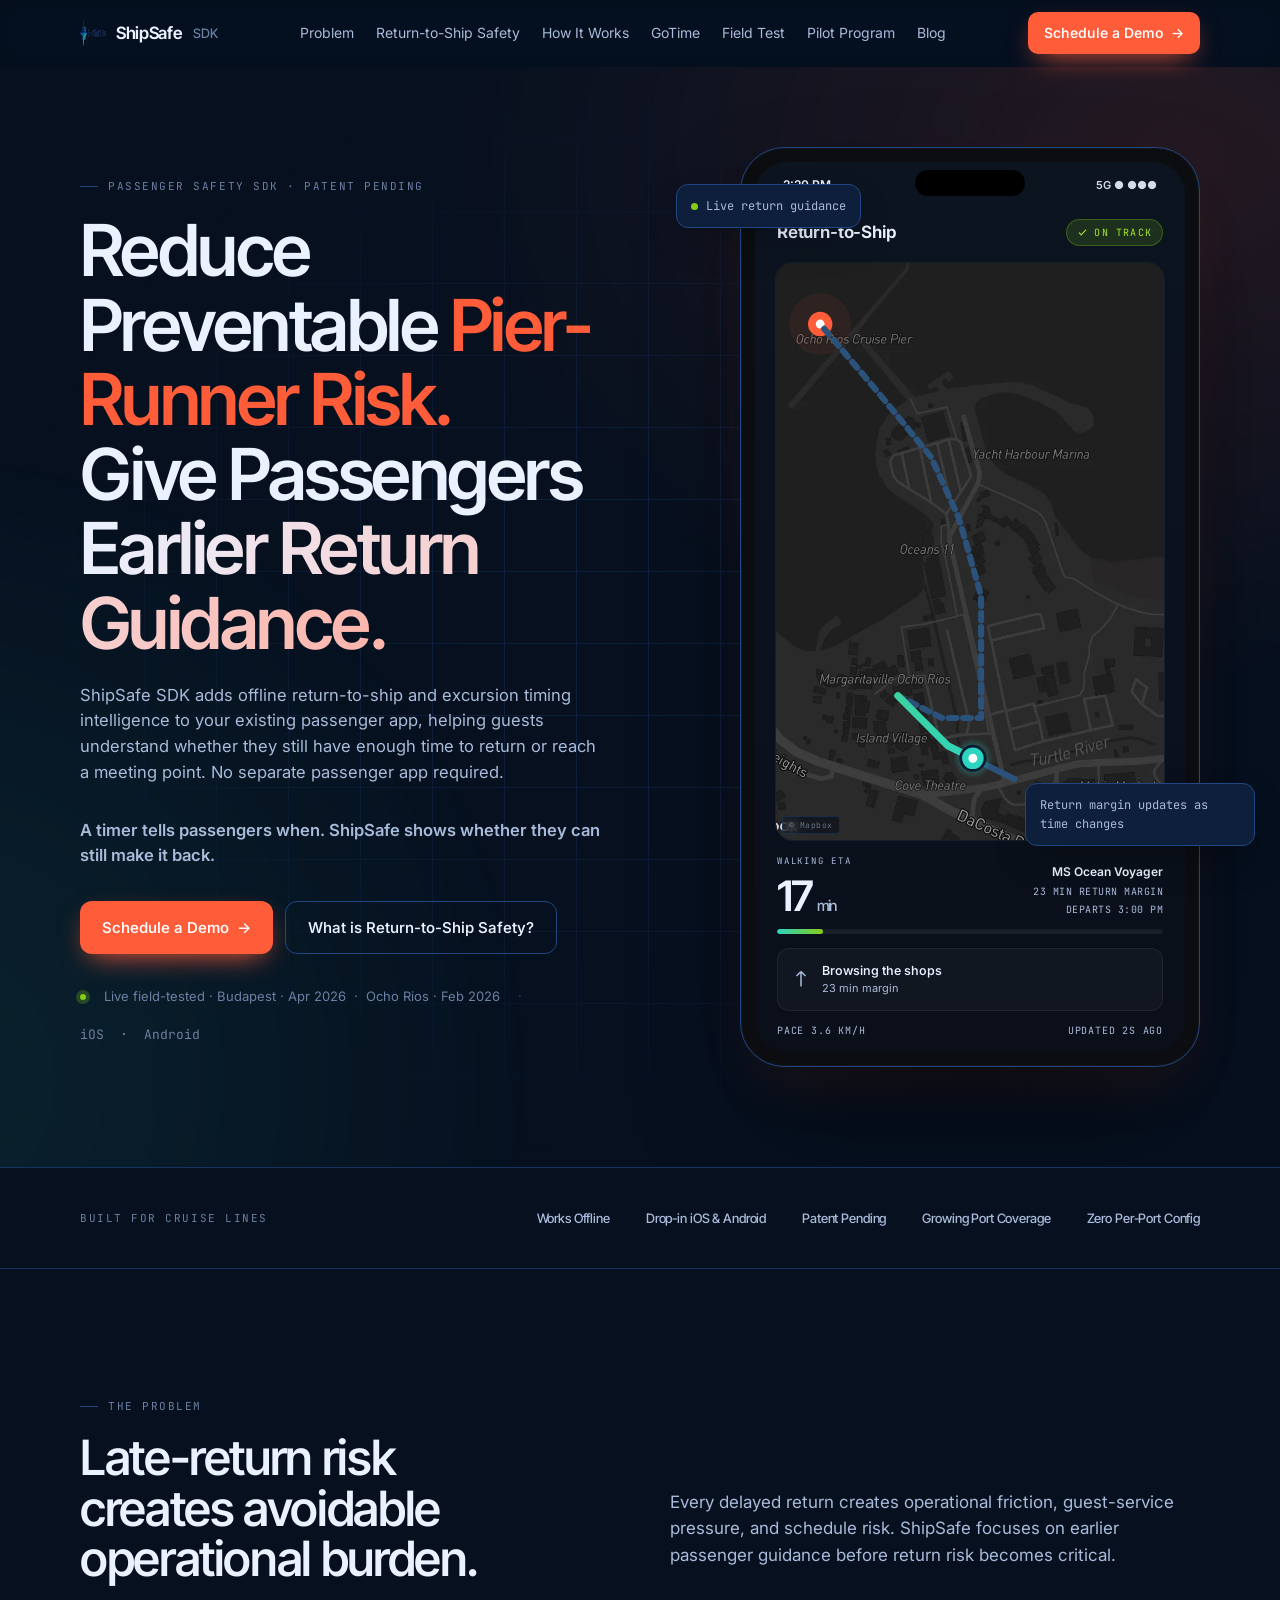
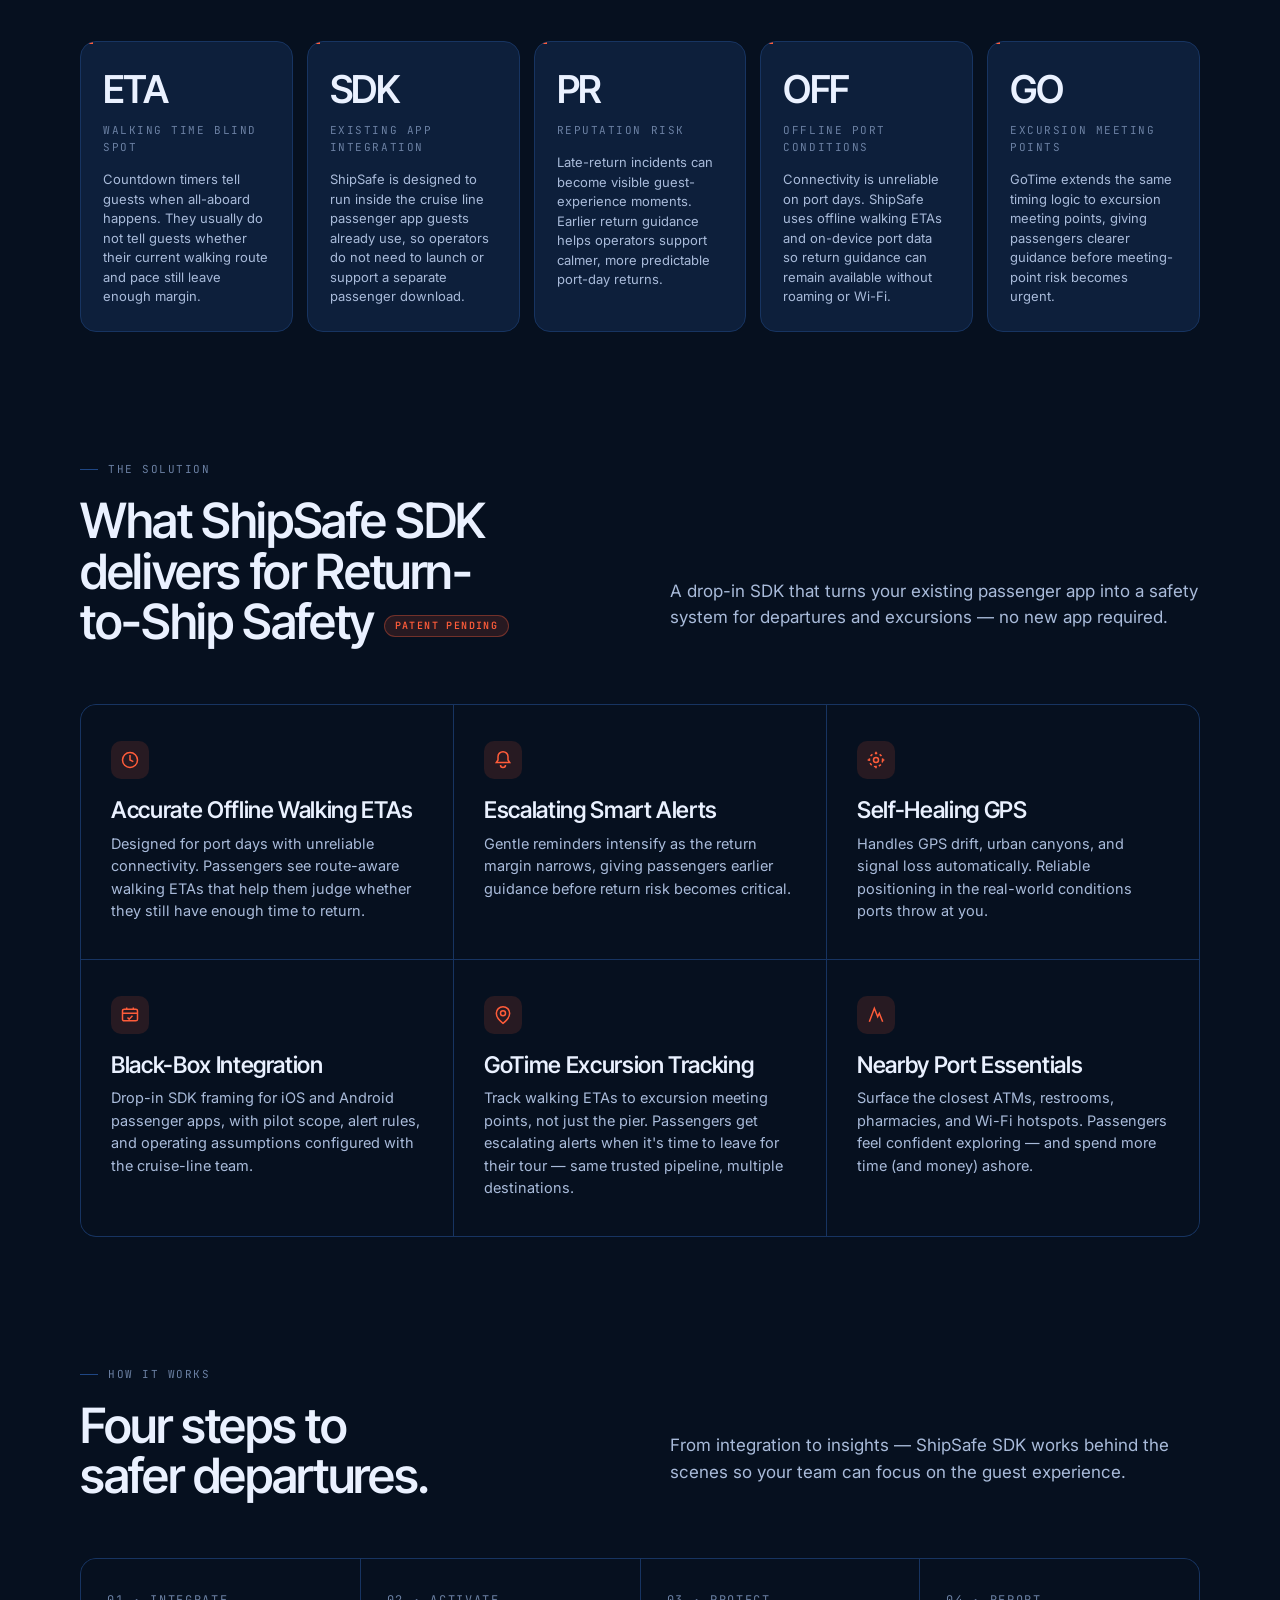
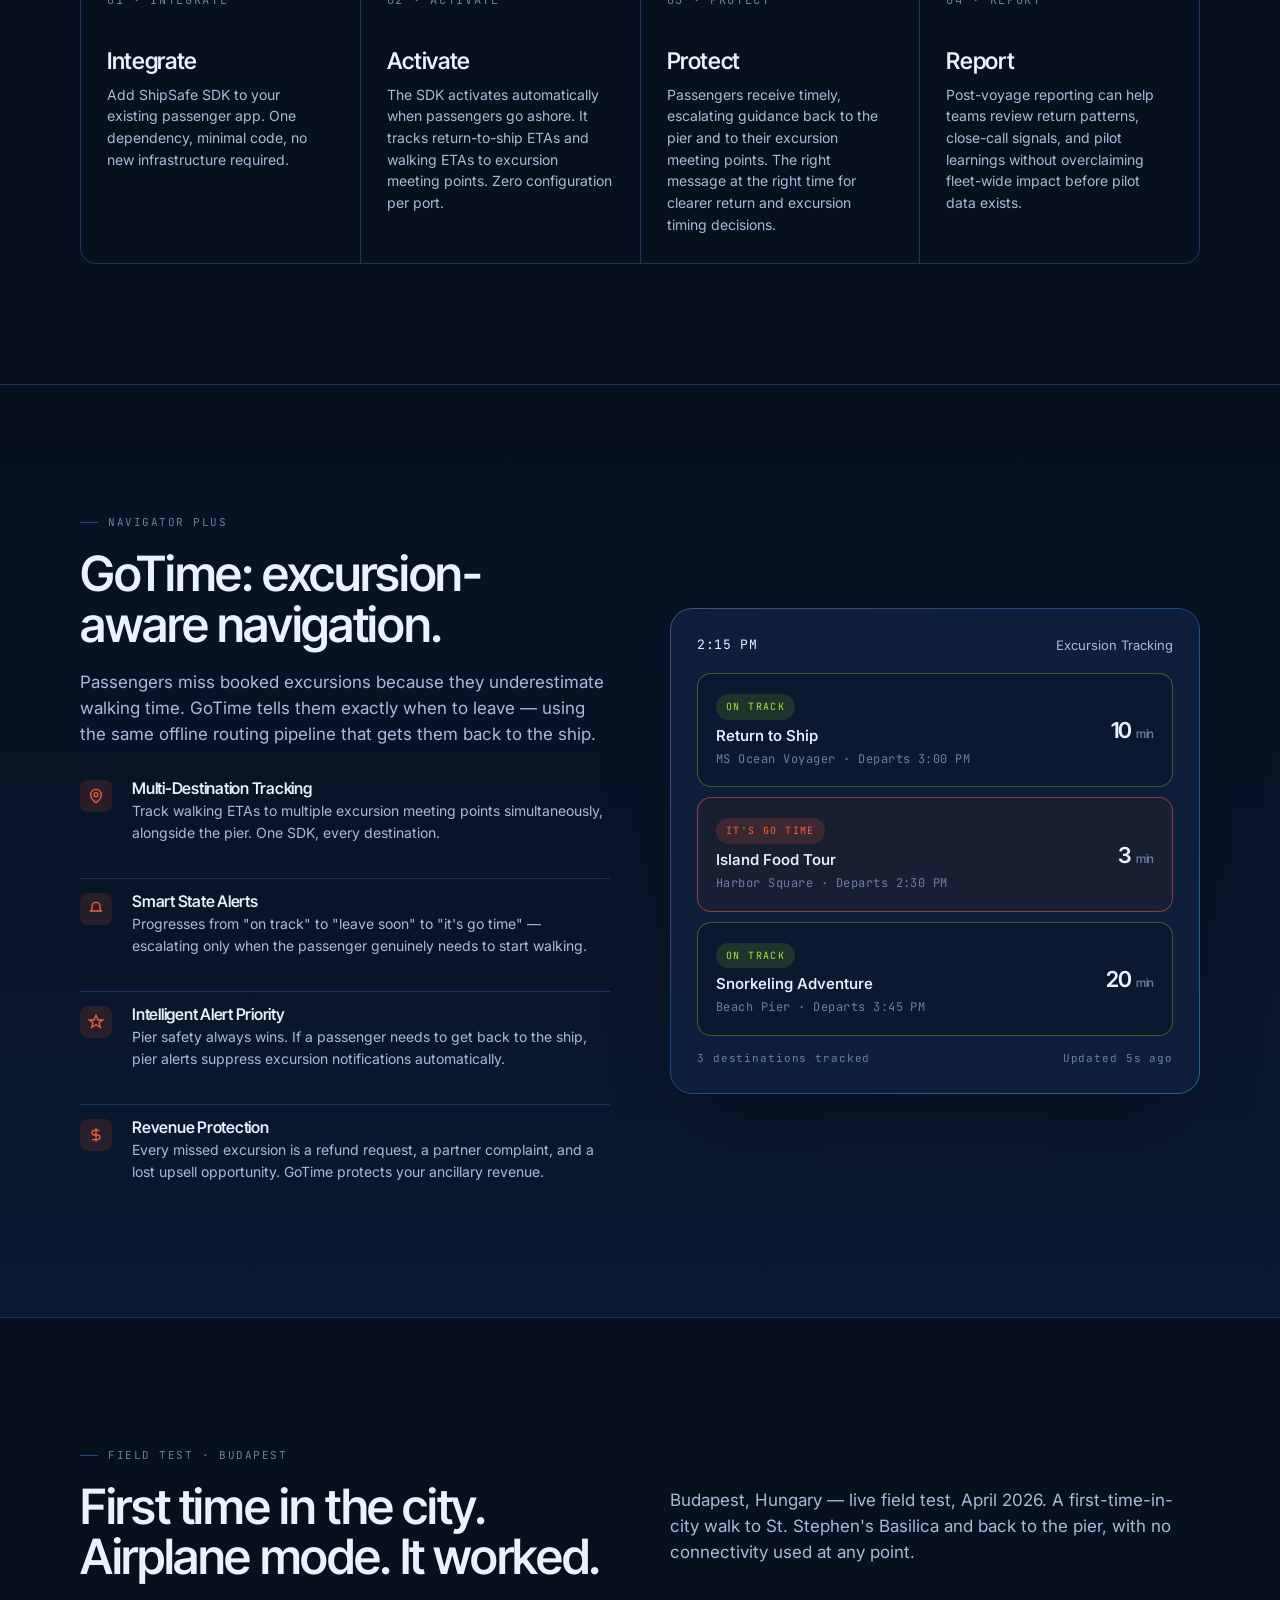
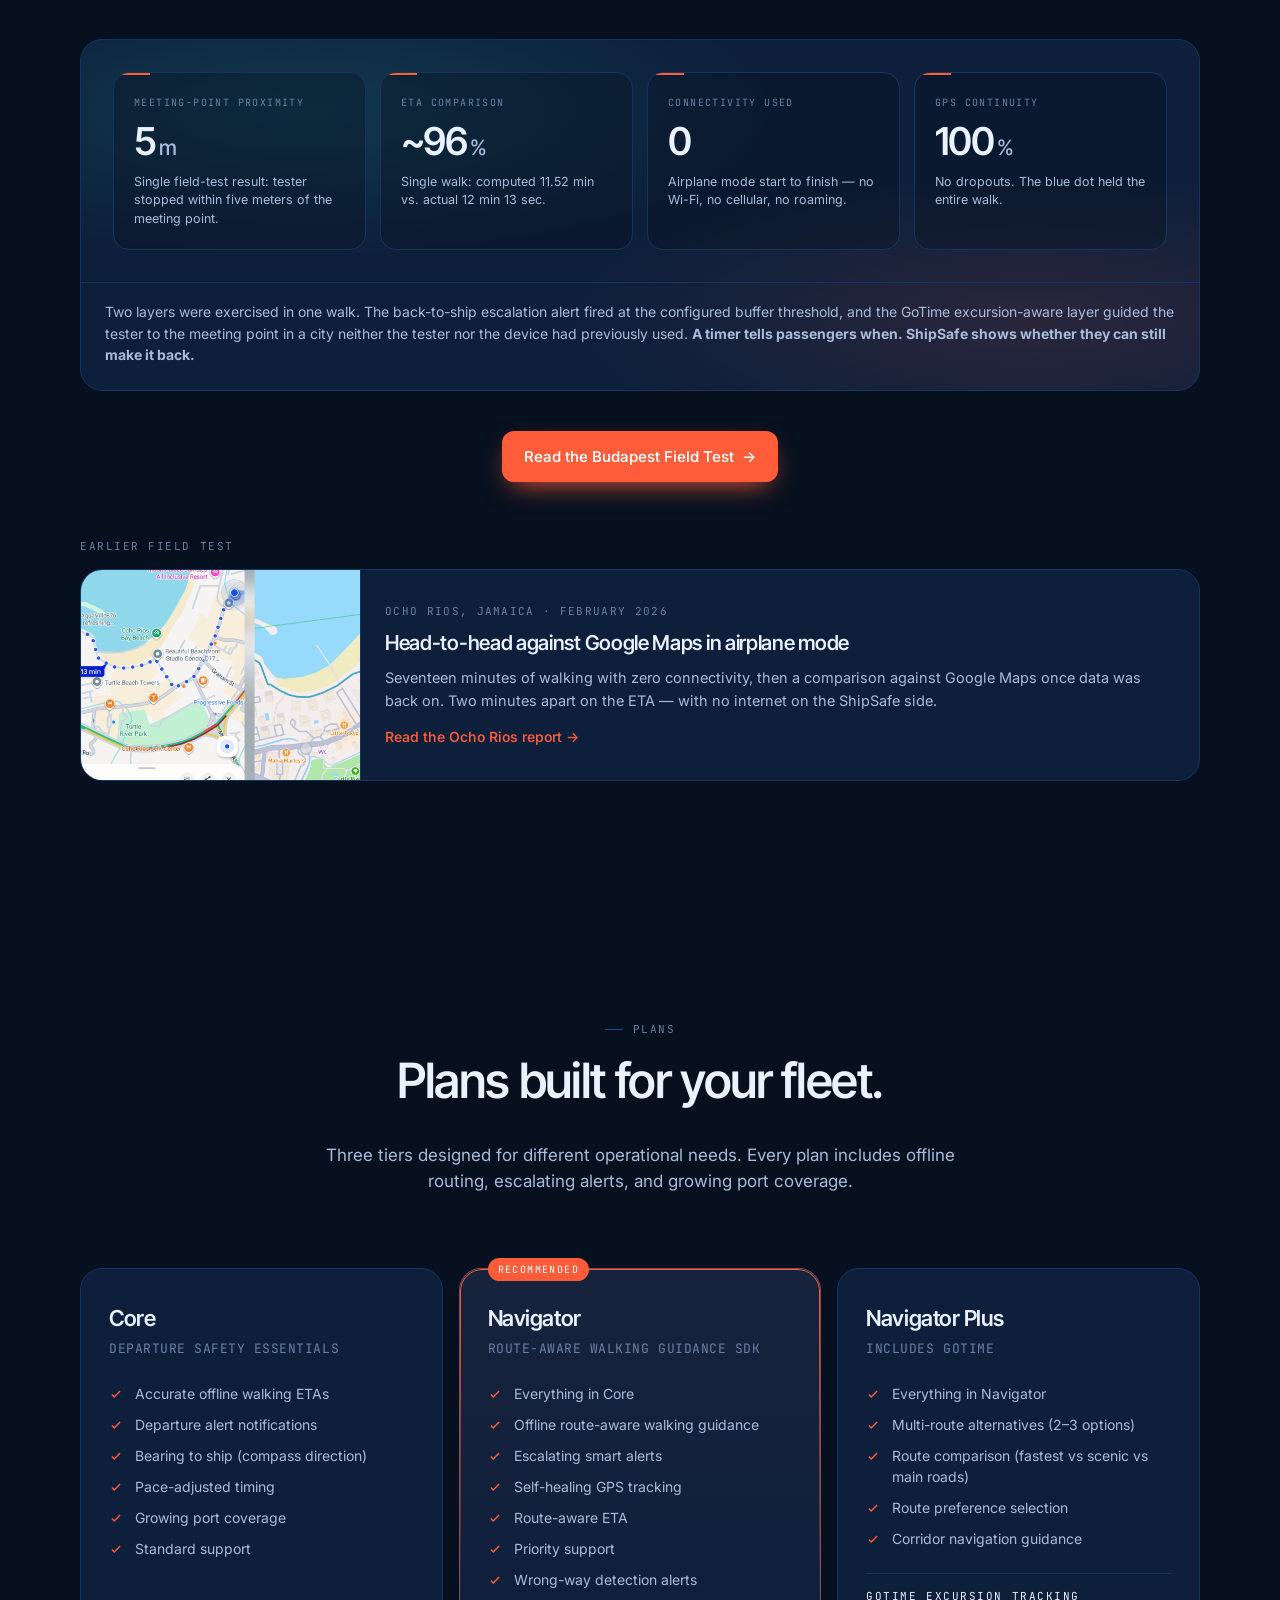
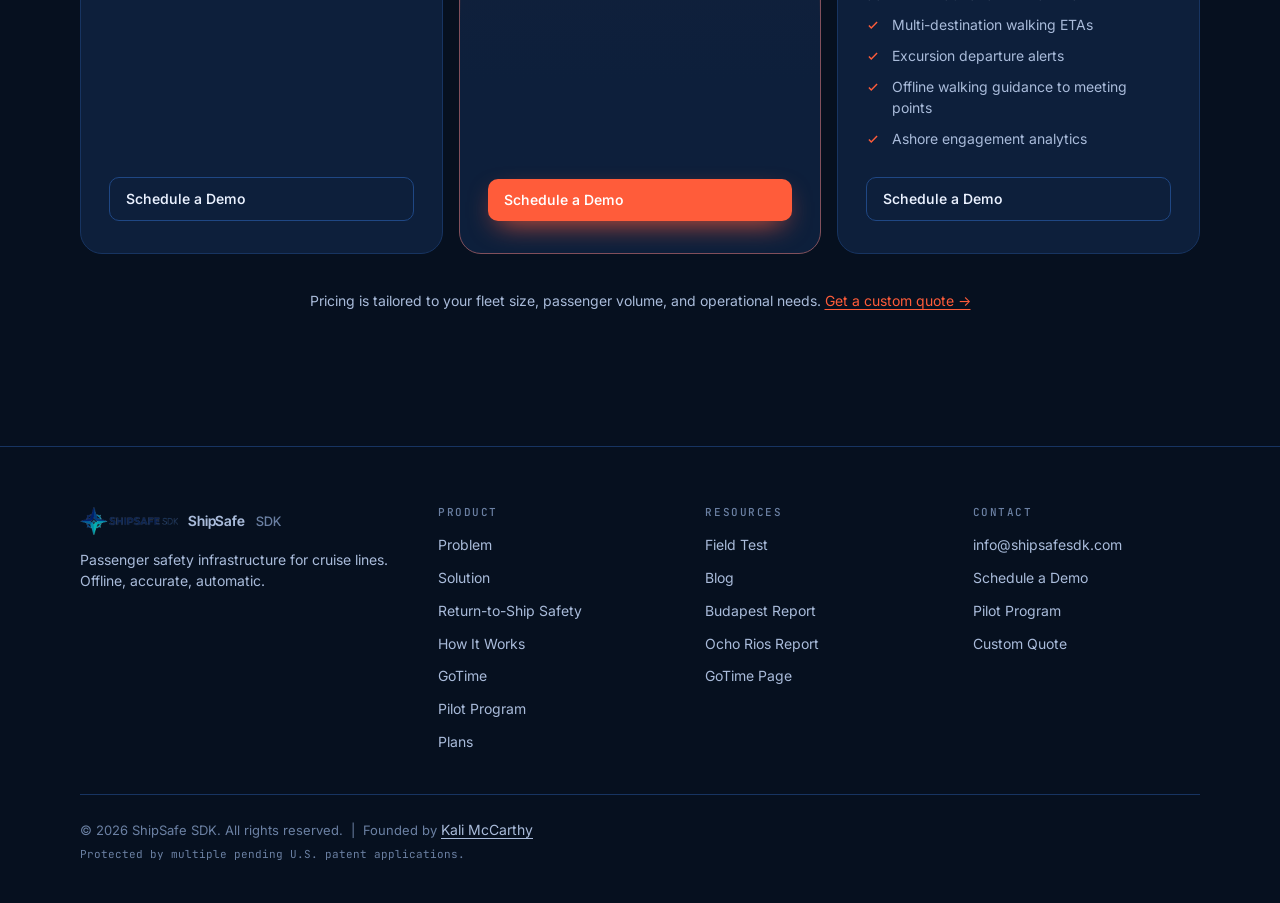
==== commit d786dcef: "Keep homepage demo chips visible" ====
--- a/index.html
+++ b/index.html
@@ -26,7 +26,7 @@
   <link rel="preconnect" href="https://fonts.googleapis.com">
   <link rel="preconnect" href="https://fonts.gstatic.com" crossorigin>
   <link href="https://fonts.googleapis.com/css2?family=Inter+Tight:wght@400;500;560;580;620&family=Inter:wght@400;450;500;550;600&family=JetBrains+Mono:wght@400;500&display=swap" rel="stylesheet">
-  <link rel="stylesheet" href="css/styles.css?v=20260625-live-demo-5">
+  <link rel="stylesheet" href="css/styles.css?v=20260625-live-demo-6">
   <link rel="preload" as="image" href="assets/hero/ocho-rios-map.webp" type="image/webp">
   <script type="application/ld+json">
   {
--- a/css/styles.css
+++ b/css/styles.css
@@ -552,7 +552,7 @@
   vertical-align: middle;
 }
 .hero-chip.c1 { top: 4%; left: -14%; animation: float1 7s ease-in-out infinite; }
-.hero-chip.c2 { bottom: 11%; right: -12%; max-width: 230px; animation: float2 8s ease-in-out infinite; }
+.hero-chip.c2 { bottom: 24%; right: -12%; max-width: 230px; animation: float2 8s ease-in-out infinite; }
 @media (max-width: 960px) {
   .hero-chip { display: none; }
 }
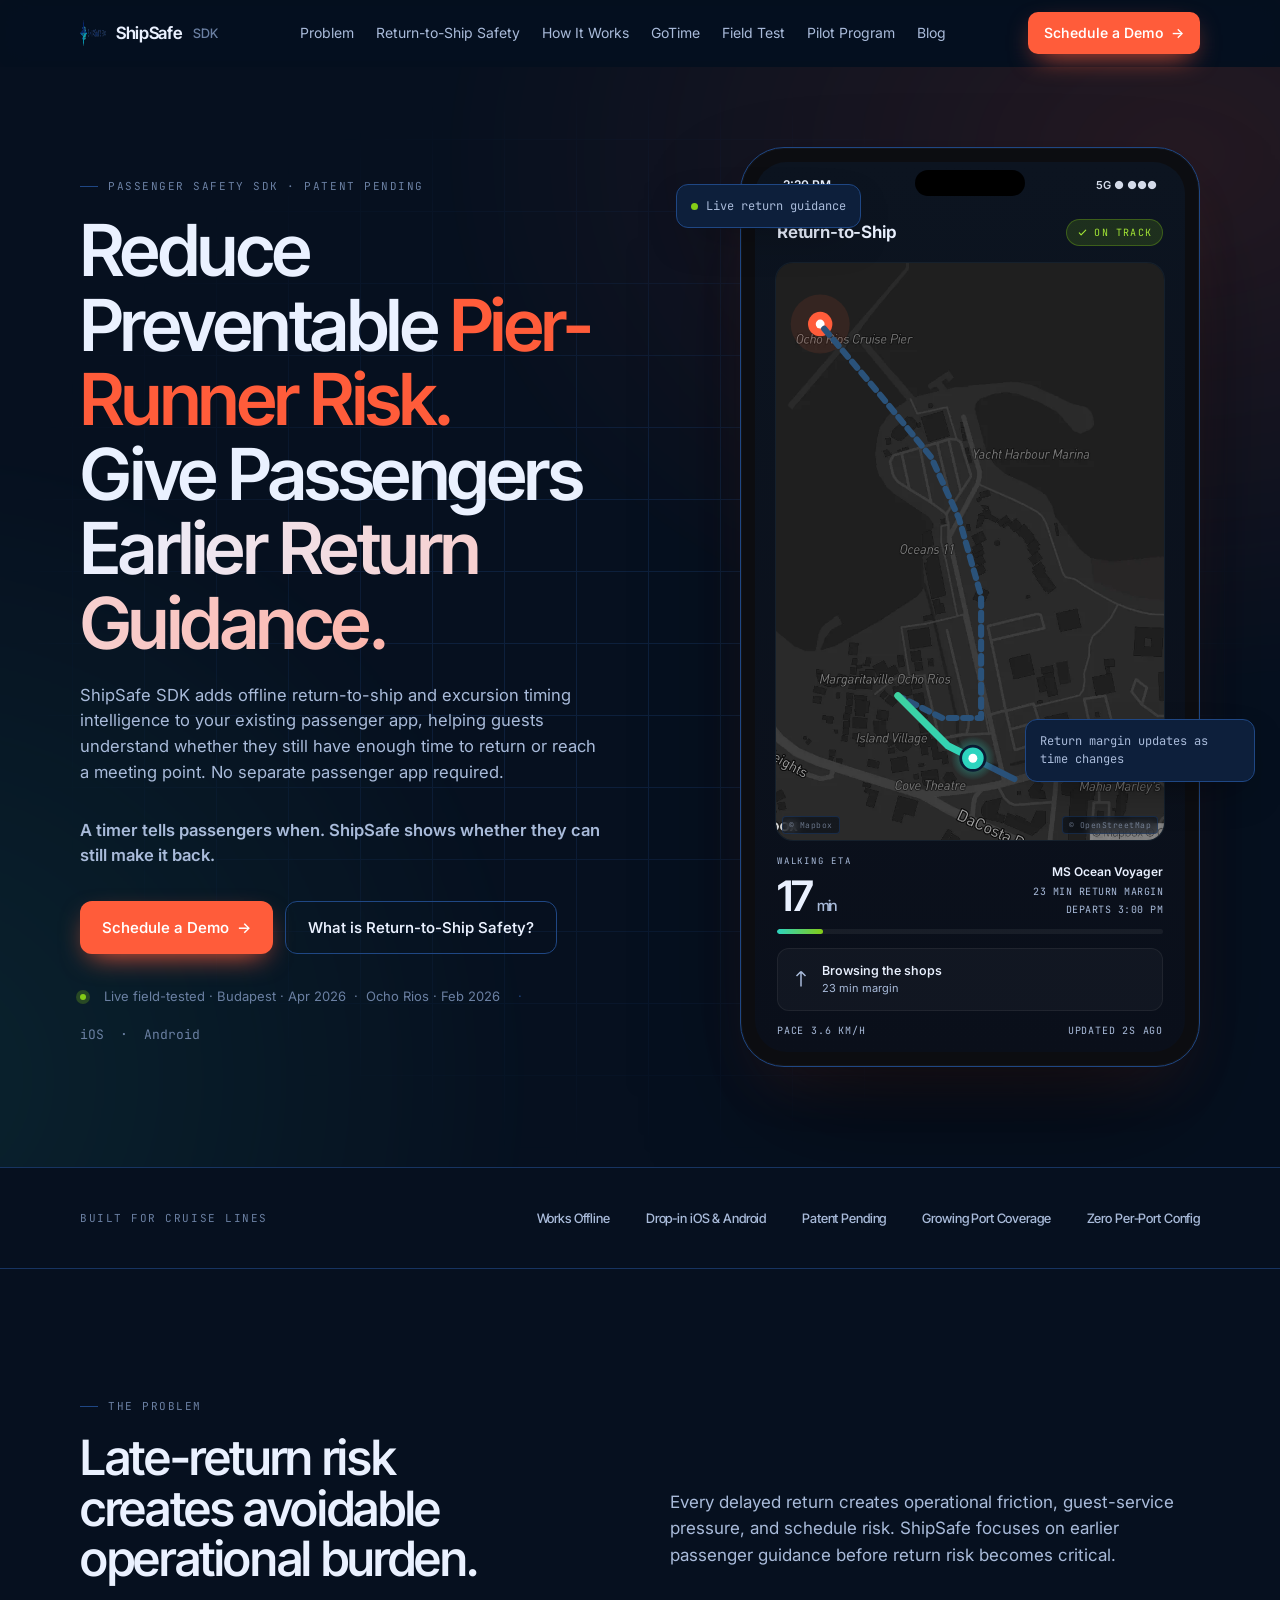
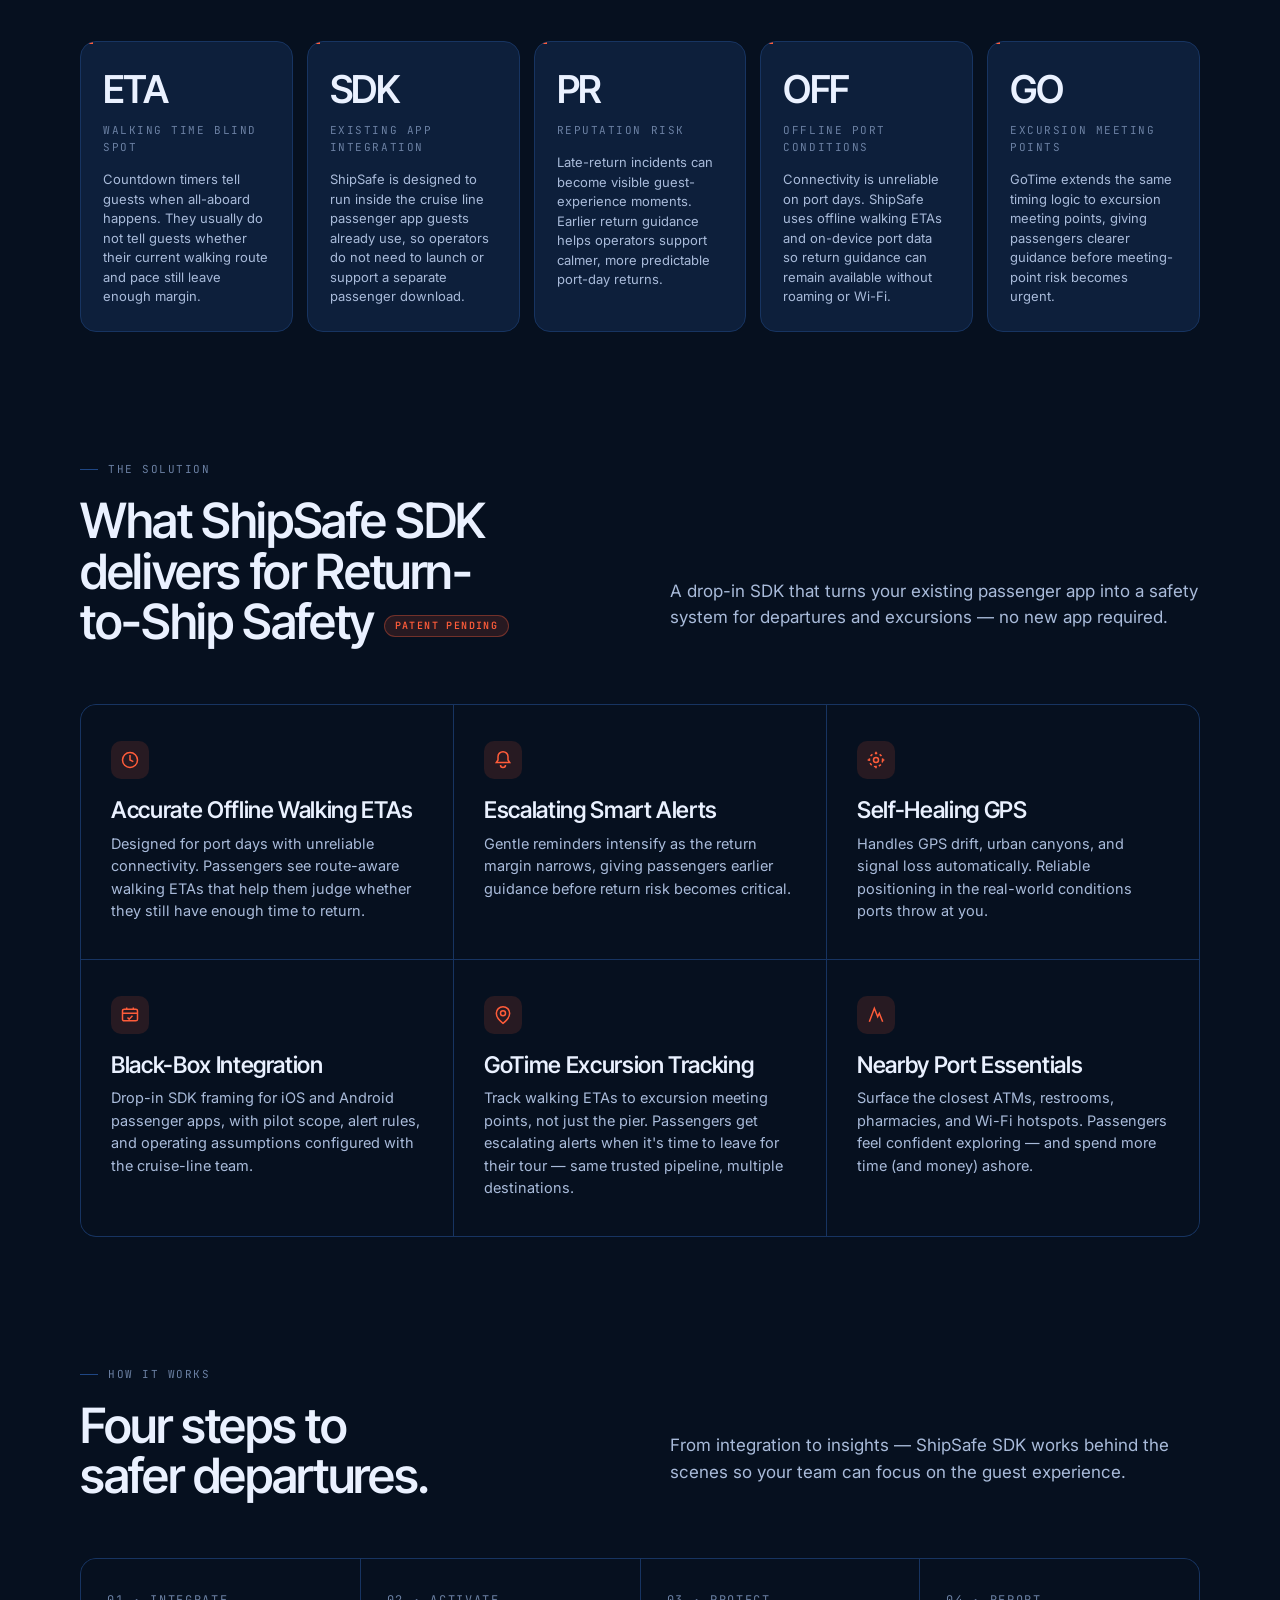
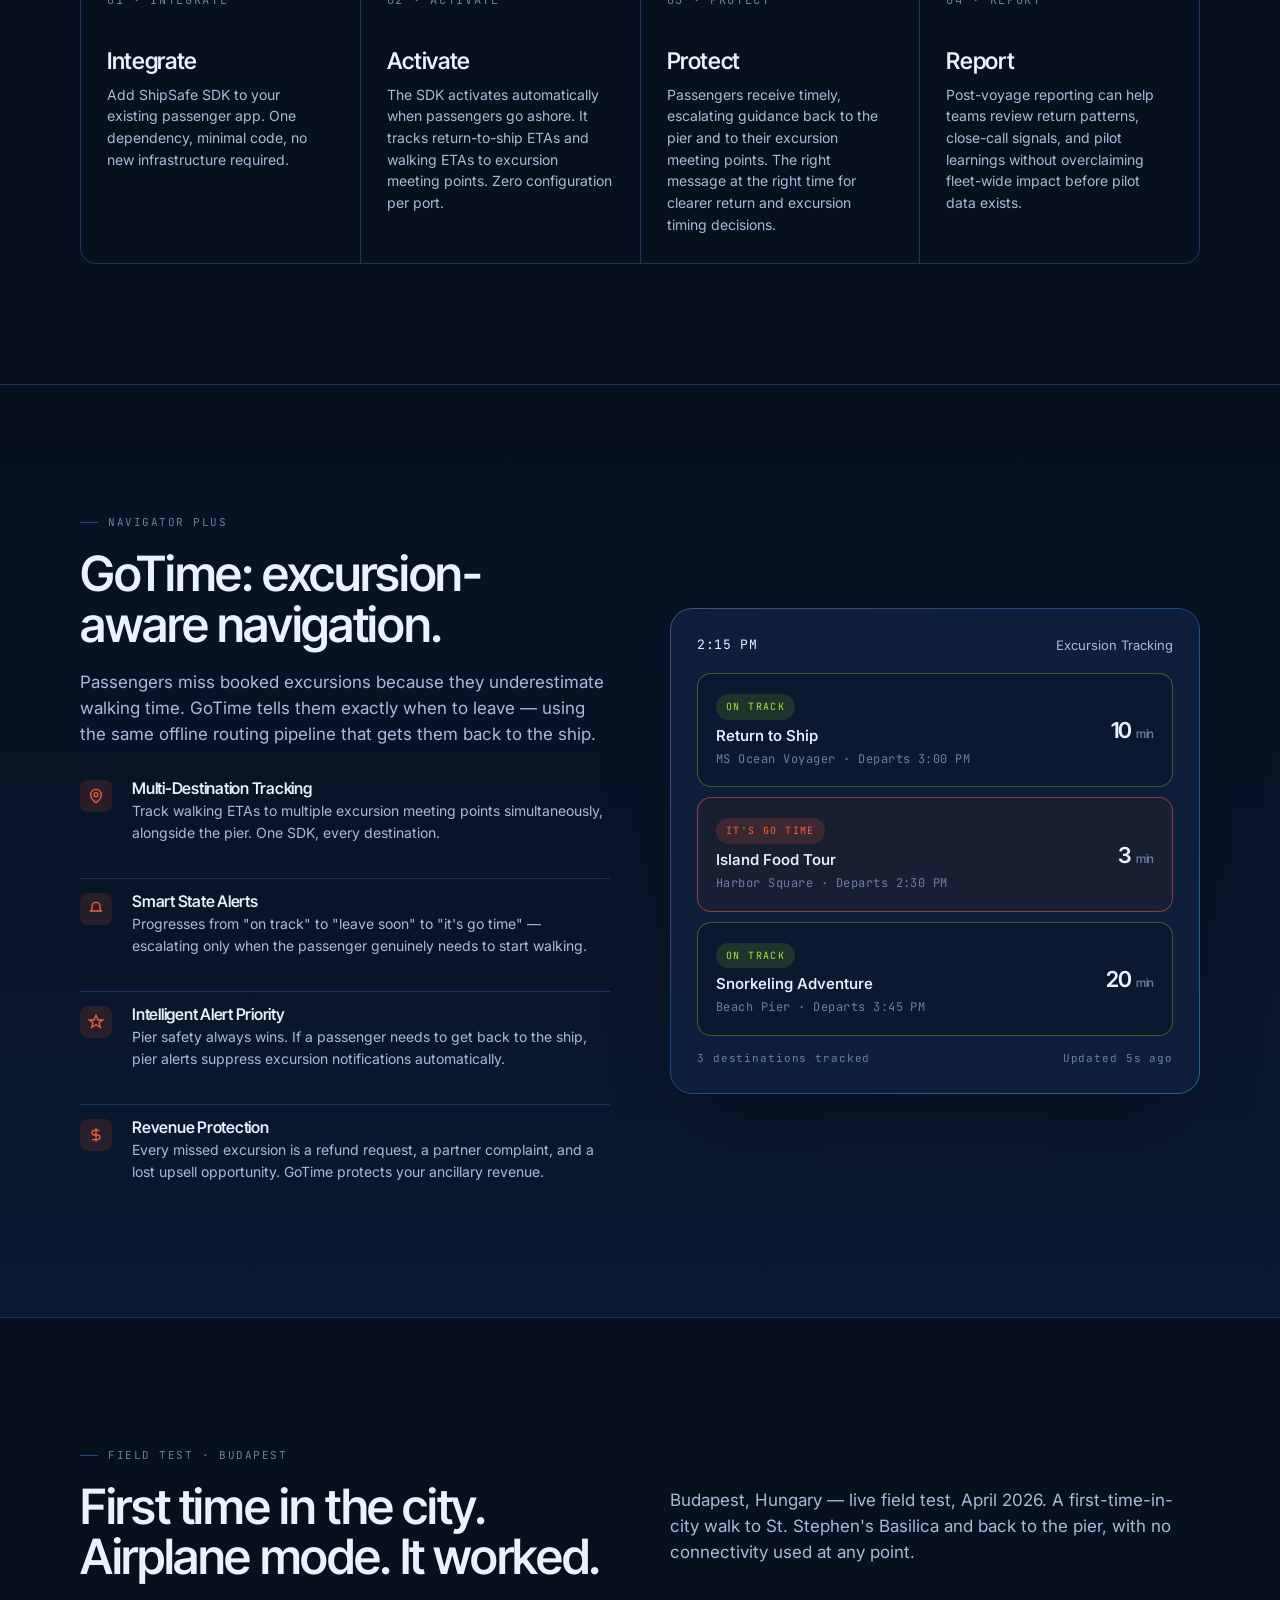
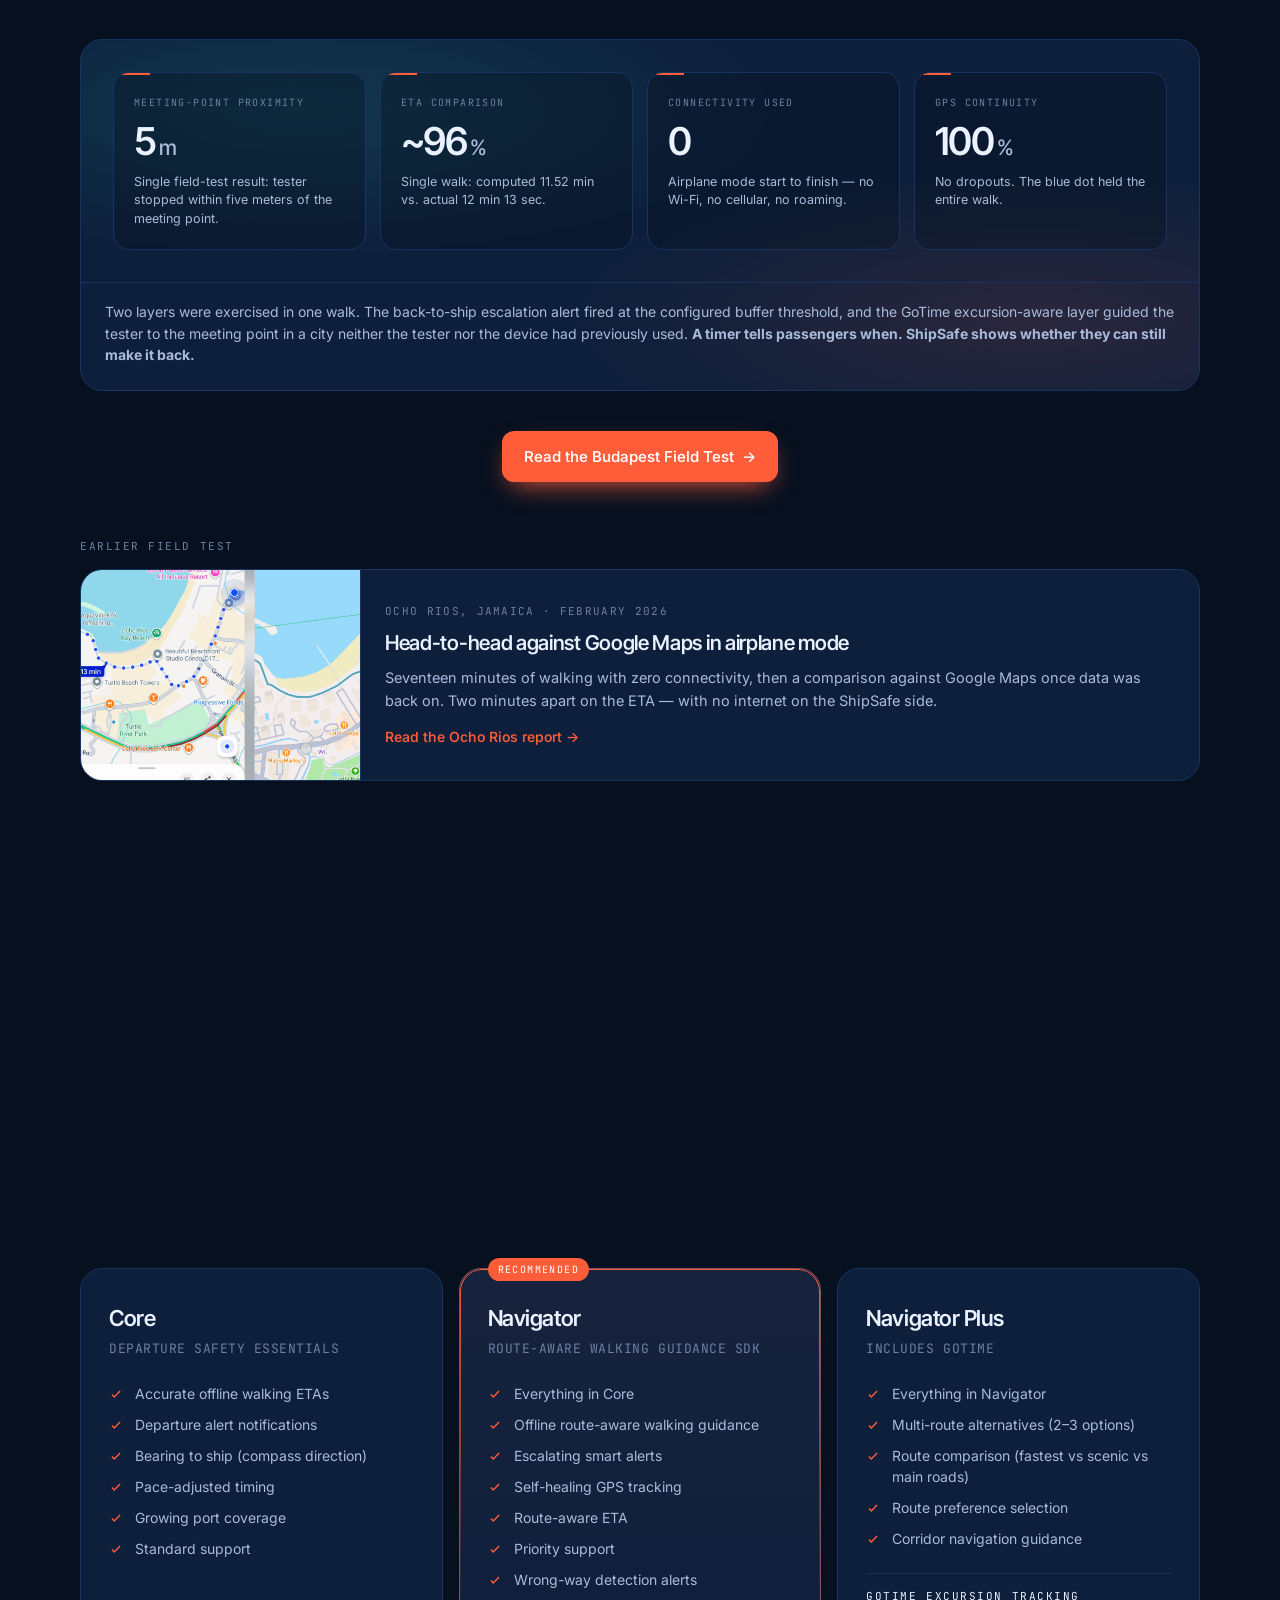
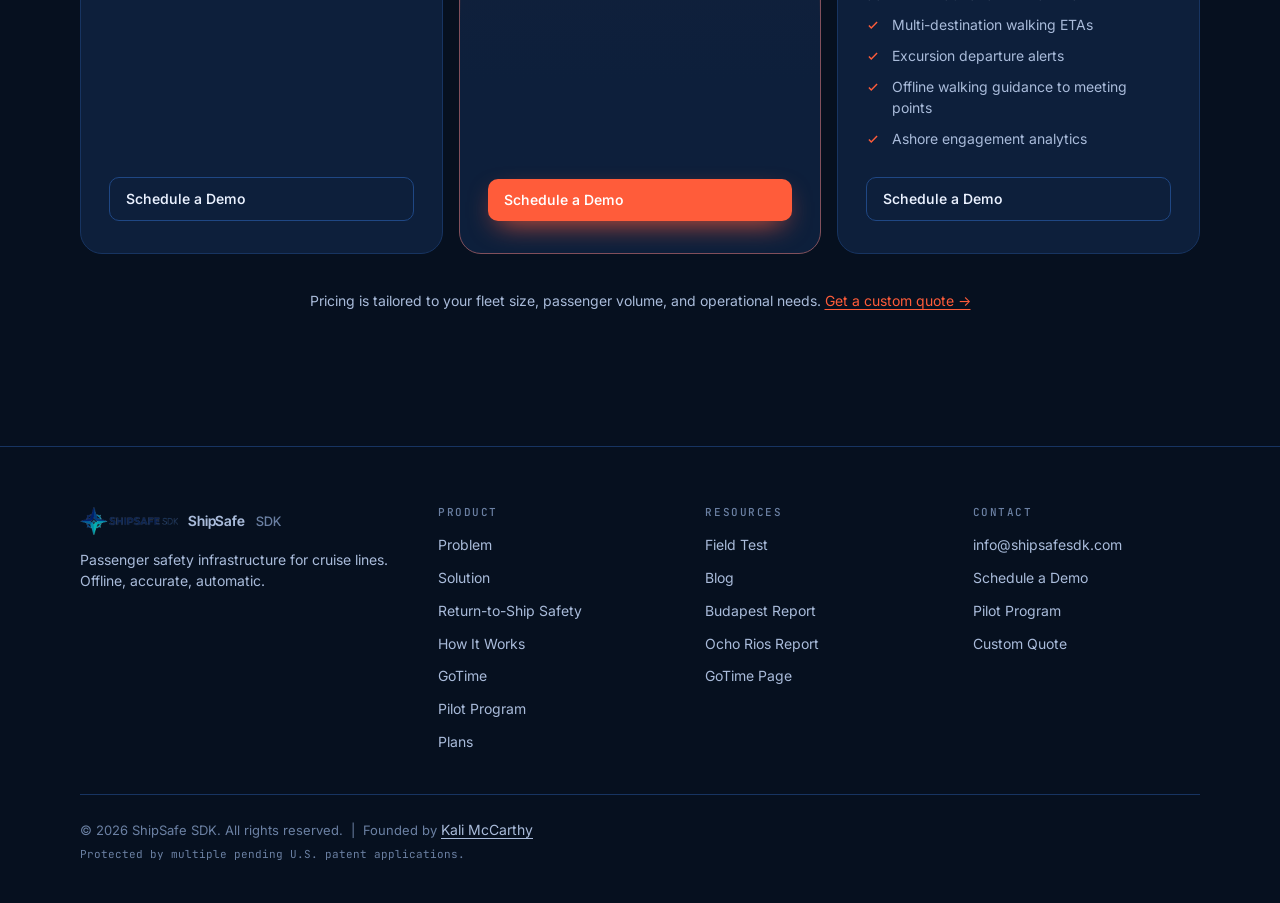
==== commit d6761d62: "Raise homepage demo return-margin chip" ====
--- a/index.html
+++ b/index.html
@@ -26,7 +26,7 @@
   <link rel="preconnect" href="https://fonts.googleapis.com">
   <link rel="preconnect" href="https://fonts.gstatic.com" crossorigin>
   <link href="https://fonts.googleapis.com/css2?family=Inter+Tight:wght@400;500;560;580;620&family=Inter:wght@400;450;500;550;600&family=JetBrains+Mono:wght@400;500&display=swap" rel="stylesheet">
-  <link rel="stylesheet" href="css/styles.css?v=20260625-live-demo-6">
+  <link rel="stylesheet" href="css/styles.css?v=20260625-live-demo-7">
   <link rel="preload" as="image" href="assets/hero/ocho-rios-map.webp" type="image/webp">
   <script type="application/ld+json">
   {
--- a/css/styles.css
+++ b/css/styles.css
@@ -552,7 +552,7 @@
   vertical-align: middle;
 }
 .hero-chip.c1 { top: 4%; left: -14%; animation: float1 7s ease-in-out infinite; }
-.hero-chip.c2 { bottom: 24%; right: -12%; max-width: 230px; animation: float2 8s ease-in-out infinite; }
+.hero-chip.c2 { bottom: 31%; right: -12%; max-width: 230px; animation: float2 8s ease-in-out infinite; }
 @media (max-width: 960px) {
   .hero-chip { display: none; }
 }
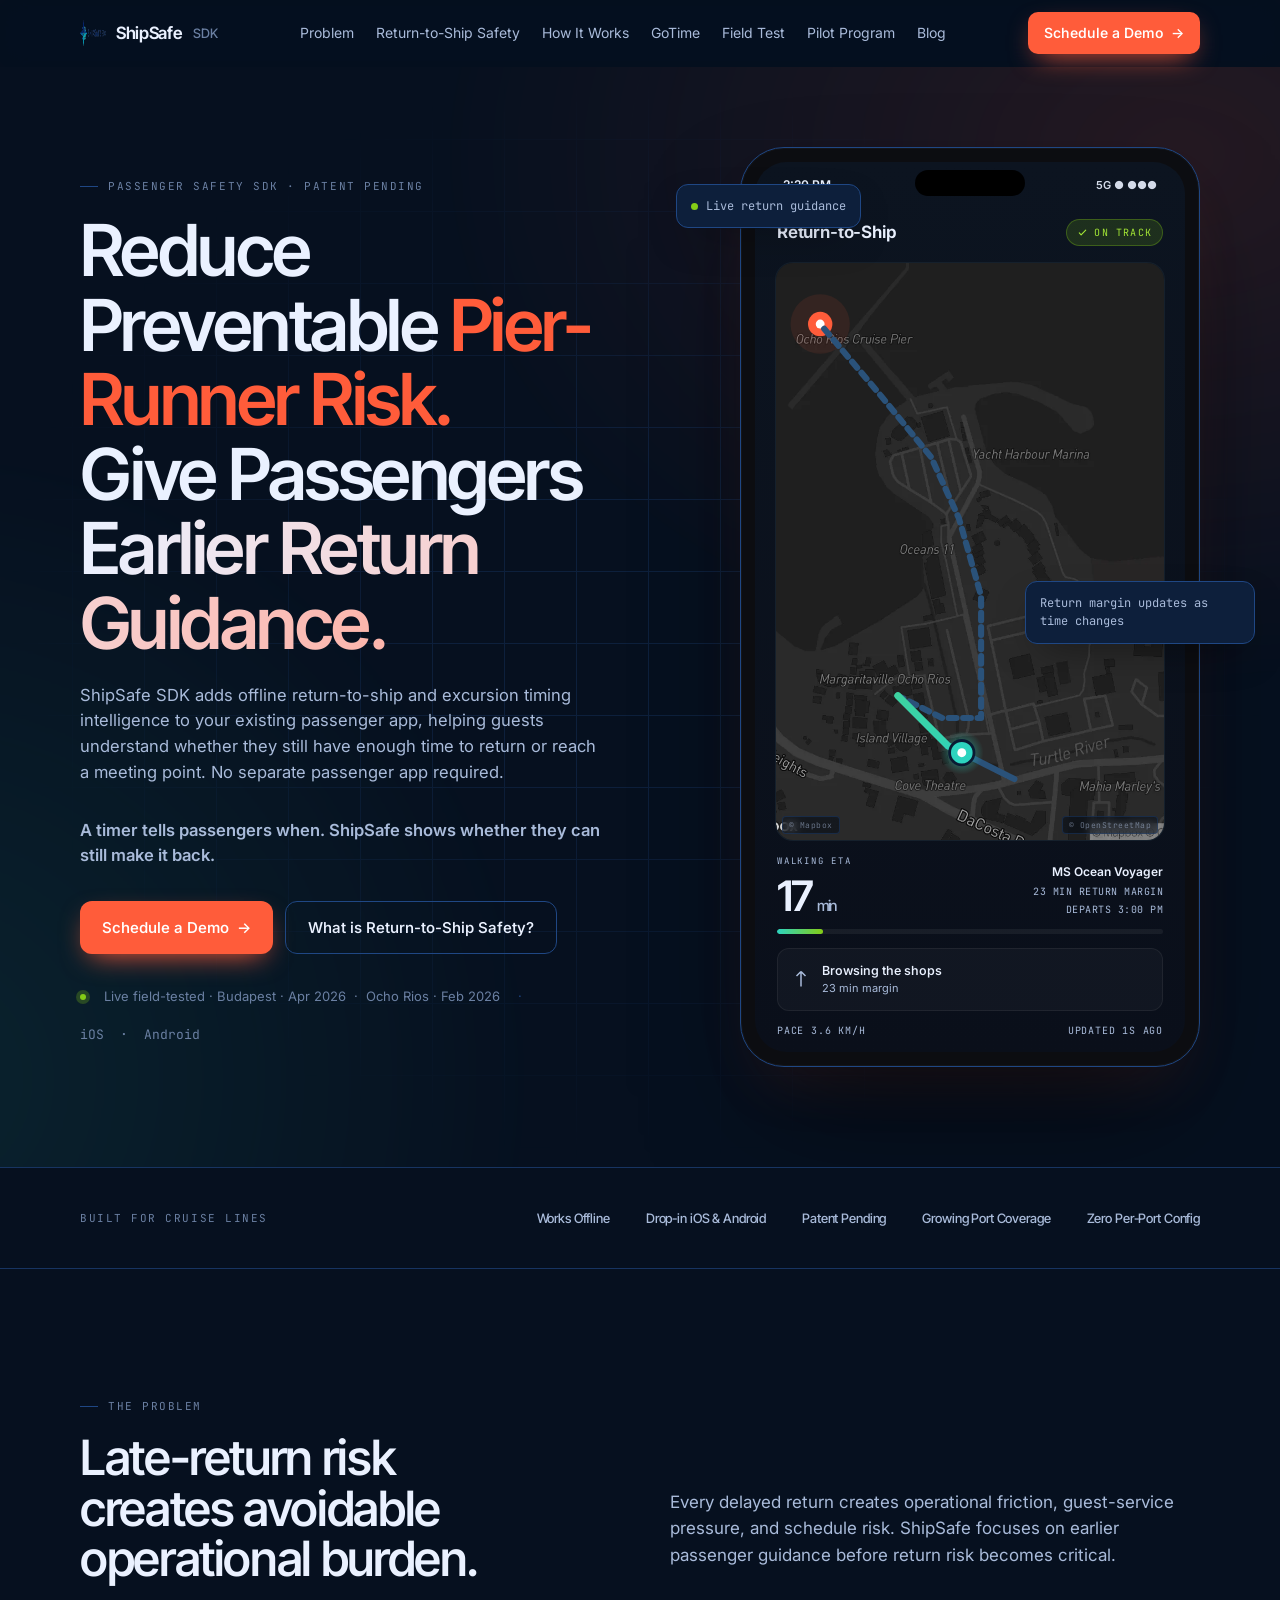
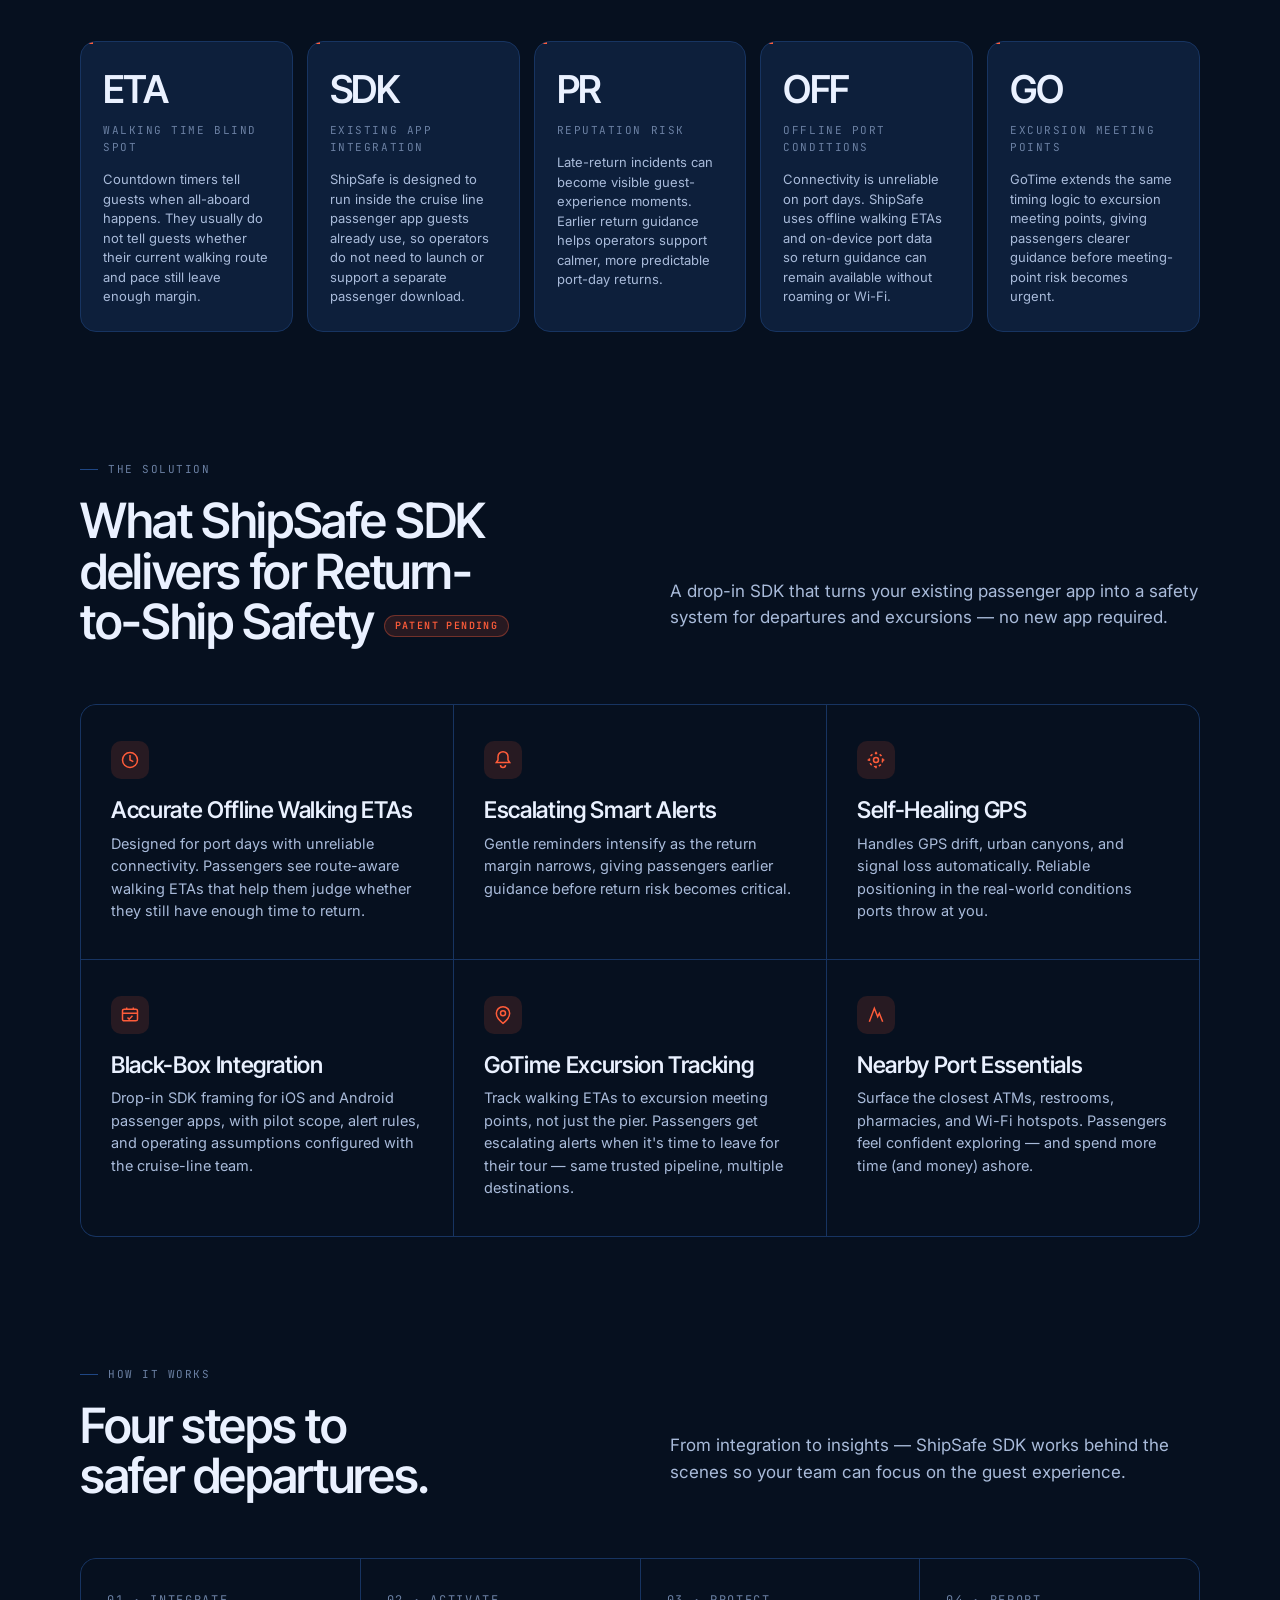
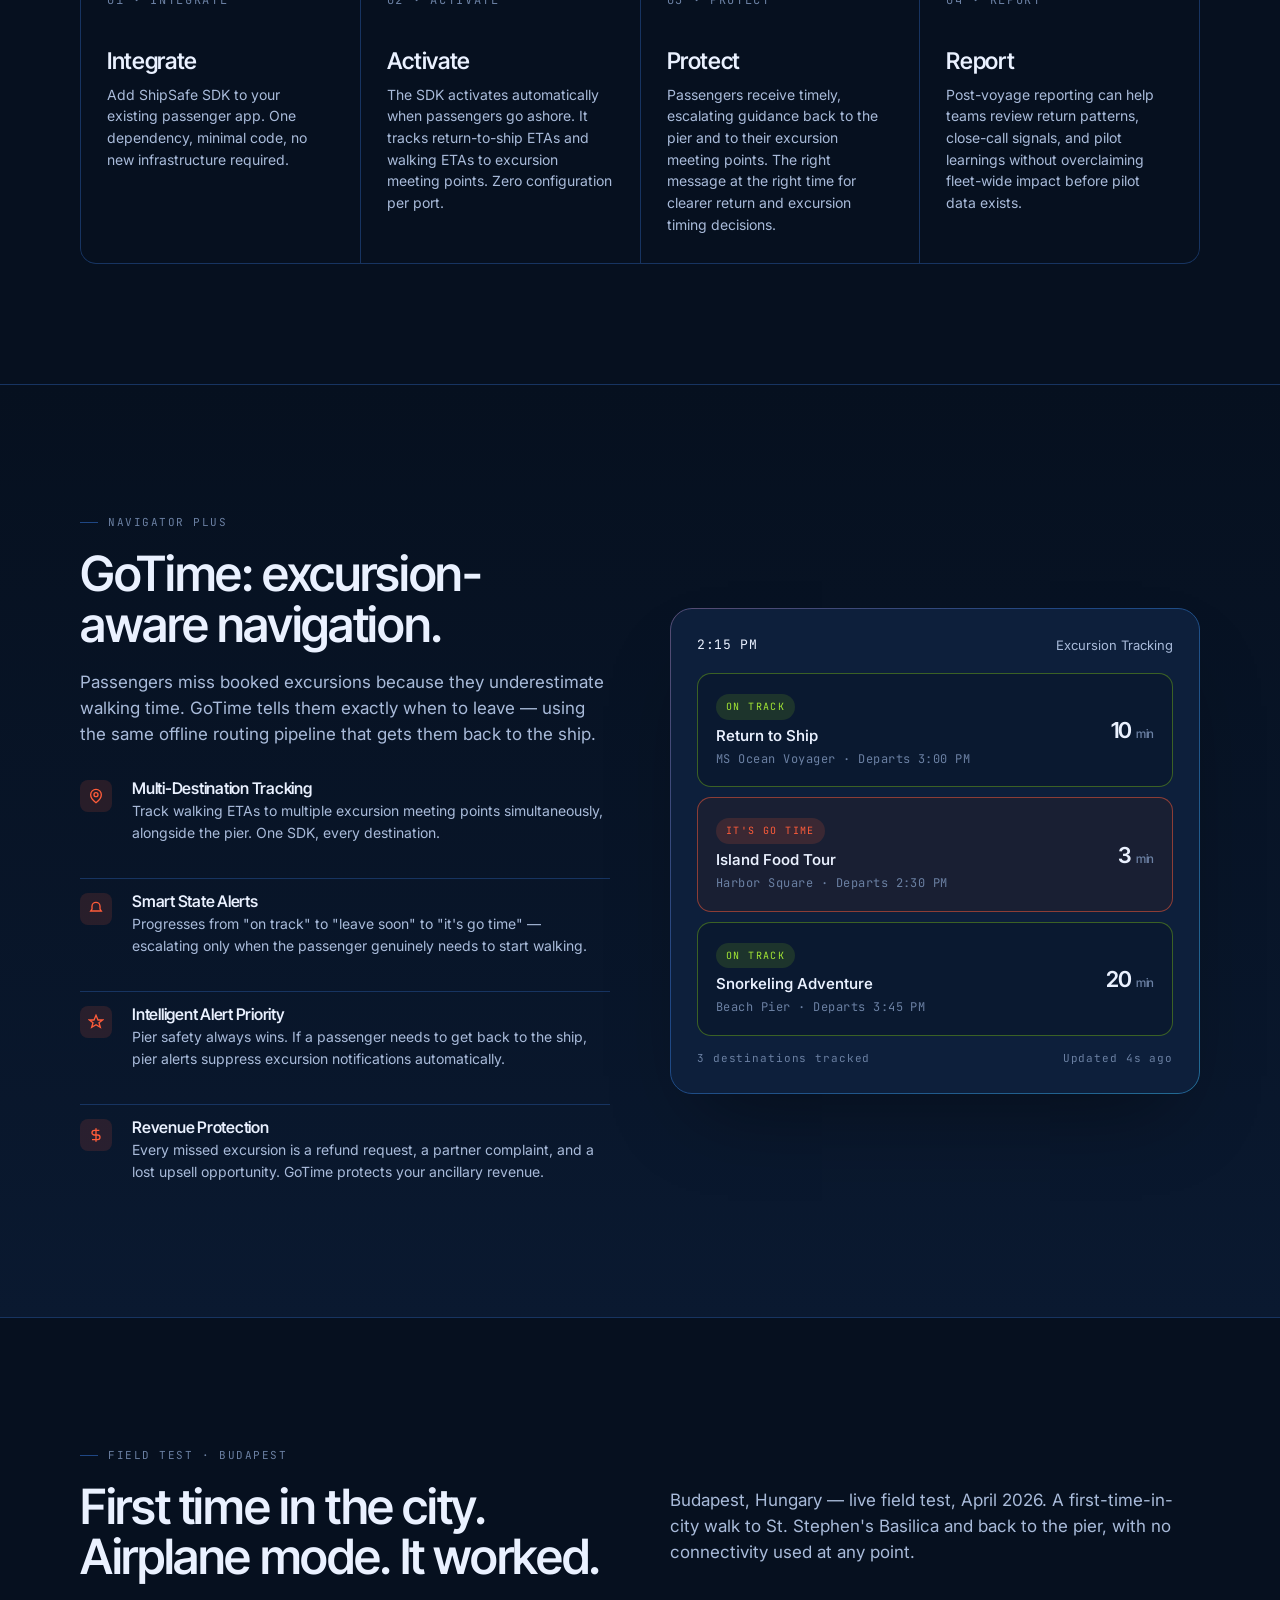
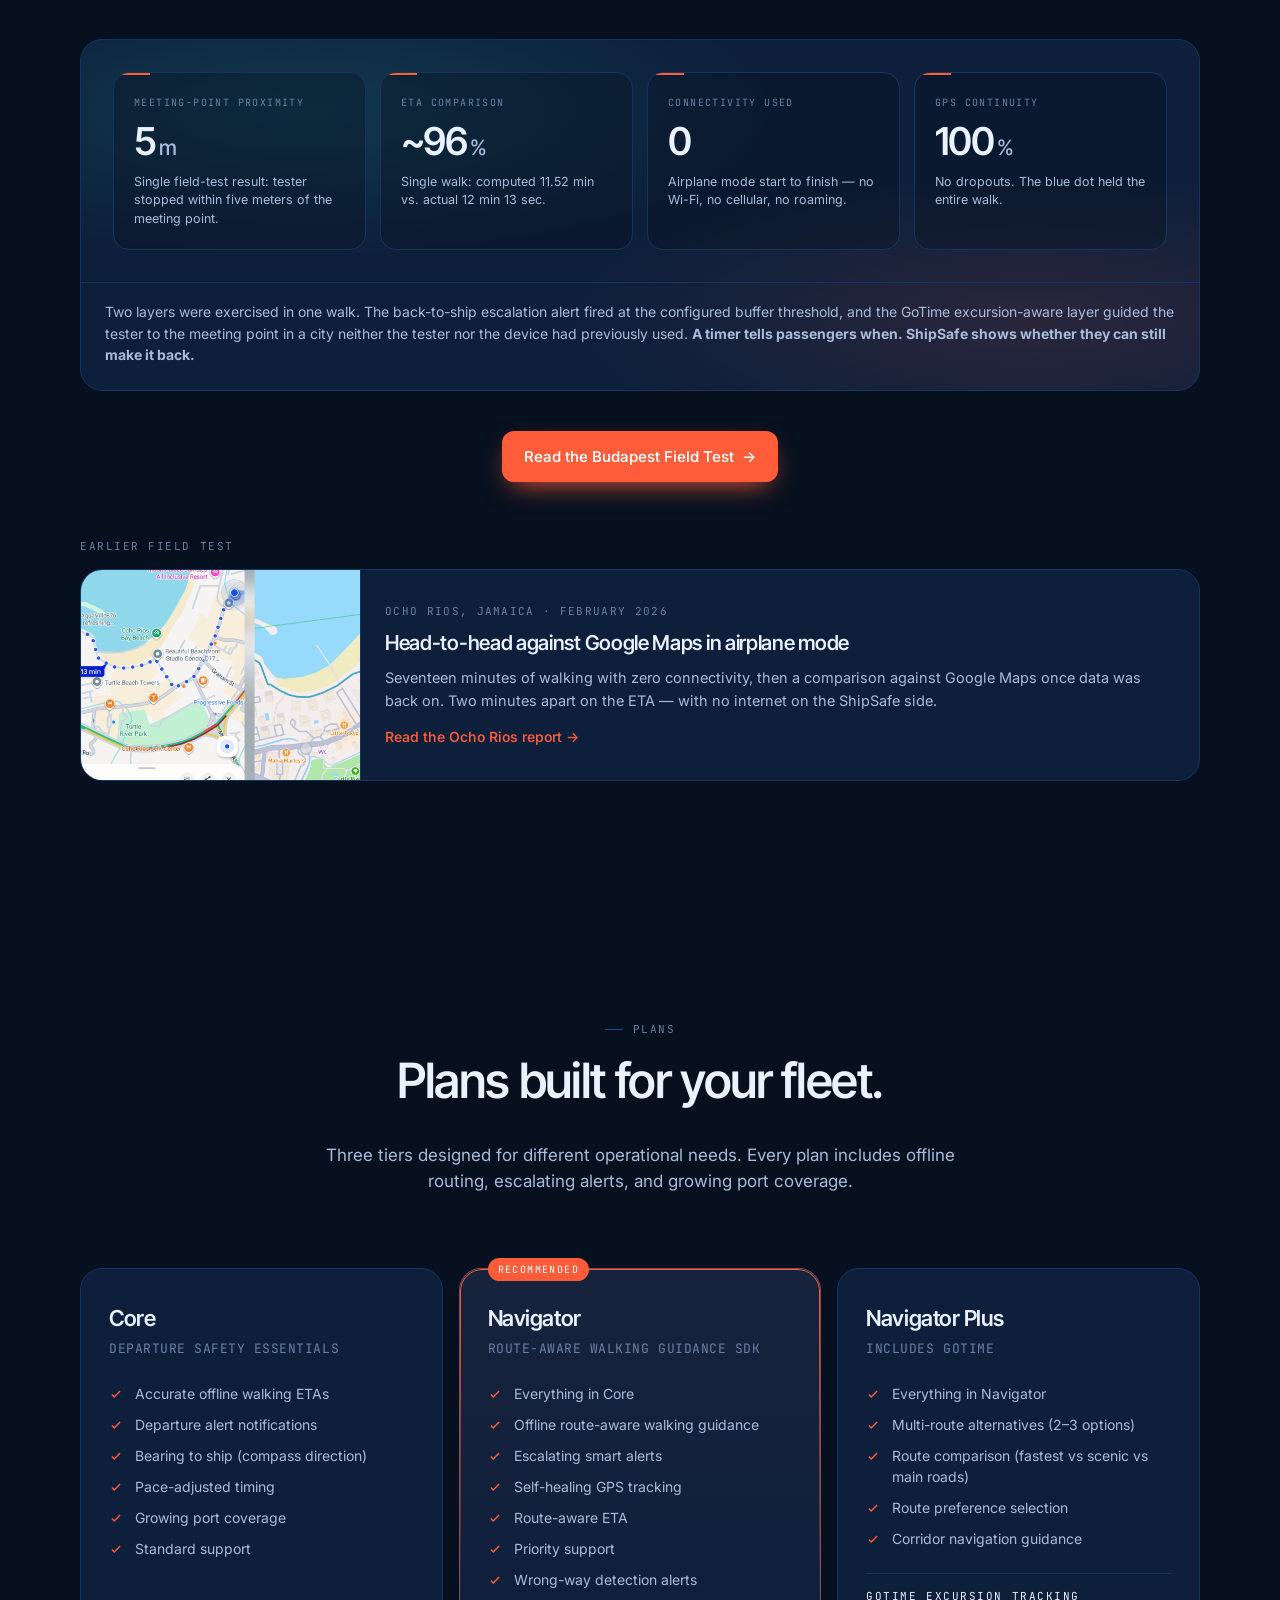
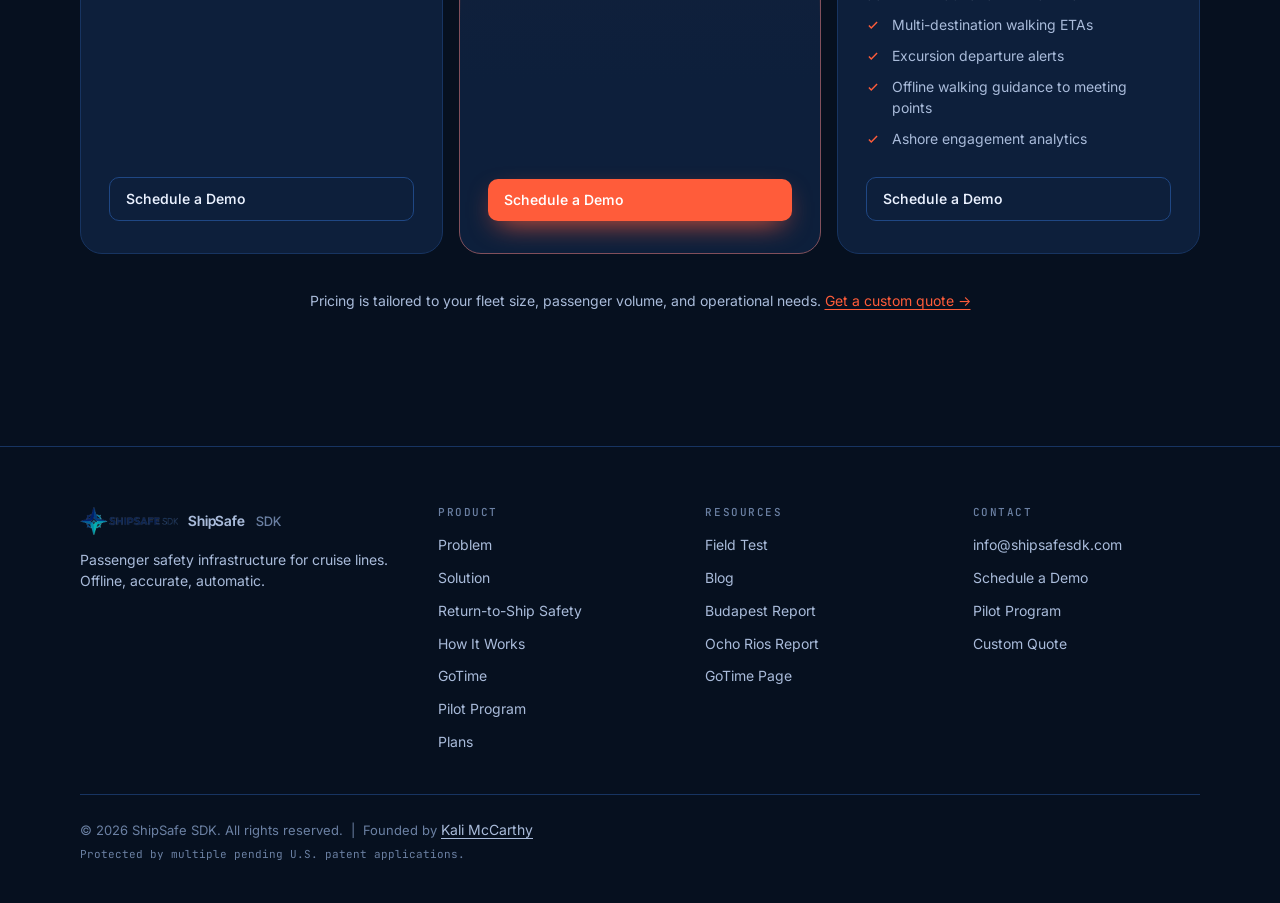
==== commit c508865c: "Keep homepage demo chips in first viewport" ====
--- a/index.html
+++ b/index.html
@@ -26,7 +26,7 @@
   <link rel="preconnect" href="https://fonts.googleapis.com">
   <link rel="preconnect" href="https://fonts.gstatic.com" crossorigin>
   <link href="https://fonts.googleapis.com/css2?family=Inter+Tight:wght@400;500;560;580;620&family=Inter:wght@400;450;500;550;600&family=JetBrains+Mono:wght@400;500&display=swap" rel="stylesheet">
-  <link rel="stylesheet" href="css/styles.css?v=20260625-live-demo-7">
+  <link rel="stylesheet" href="css/styles.css?v=20260625-live-demo-8">
   <link rel="preload" as="image" href="assets/hero/ocho-rios-map.webp" type="image/webp">
   <script type="application/ld+json">
   {
--- a/css/styles.css
+++ b/css/styles.css
@@ -552,7 +552,7 @@
   vertical-align: middle;
 }
 .hero-chip.c1 { top: 4%; left: -14%; animation: float1 7s ease-in-out infinite; }
-.hero-chip.c2 { bottom: 31%; right: -12%; max-width: 230px; animation: float2 8s ease-in-out infinite; }
+.hero-chip.c2 { bottom: 46%; right: -12%; max-width: 230px; animation: float2 8s ease-in-out infinite; }
 @media (max-width: 960px) {
   .hero-chip { display: none; }
 }
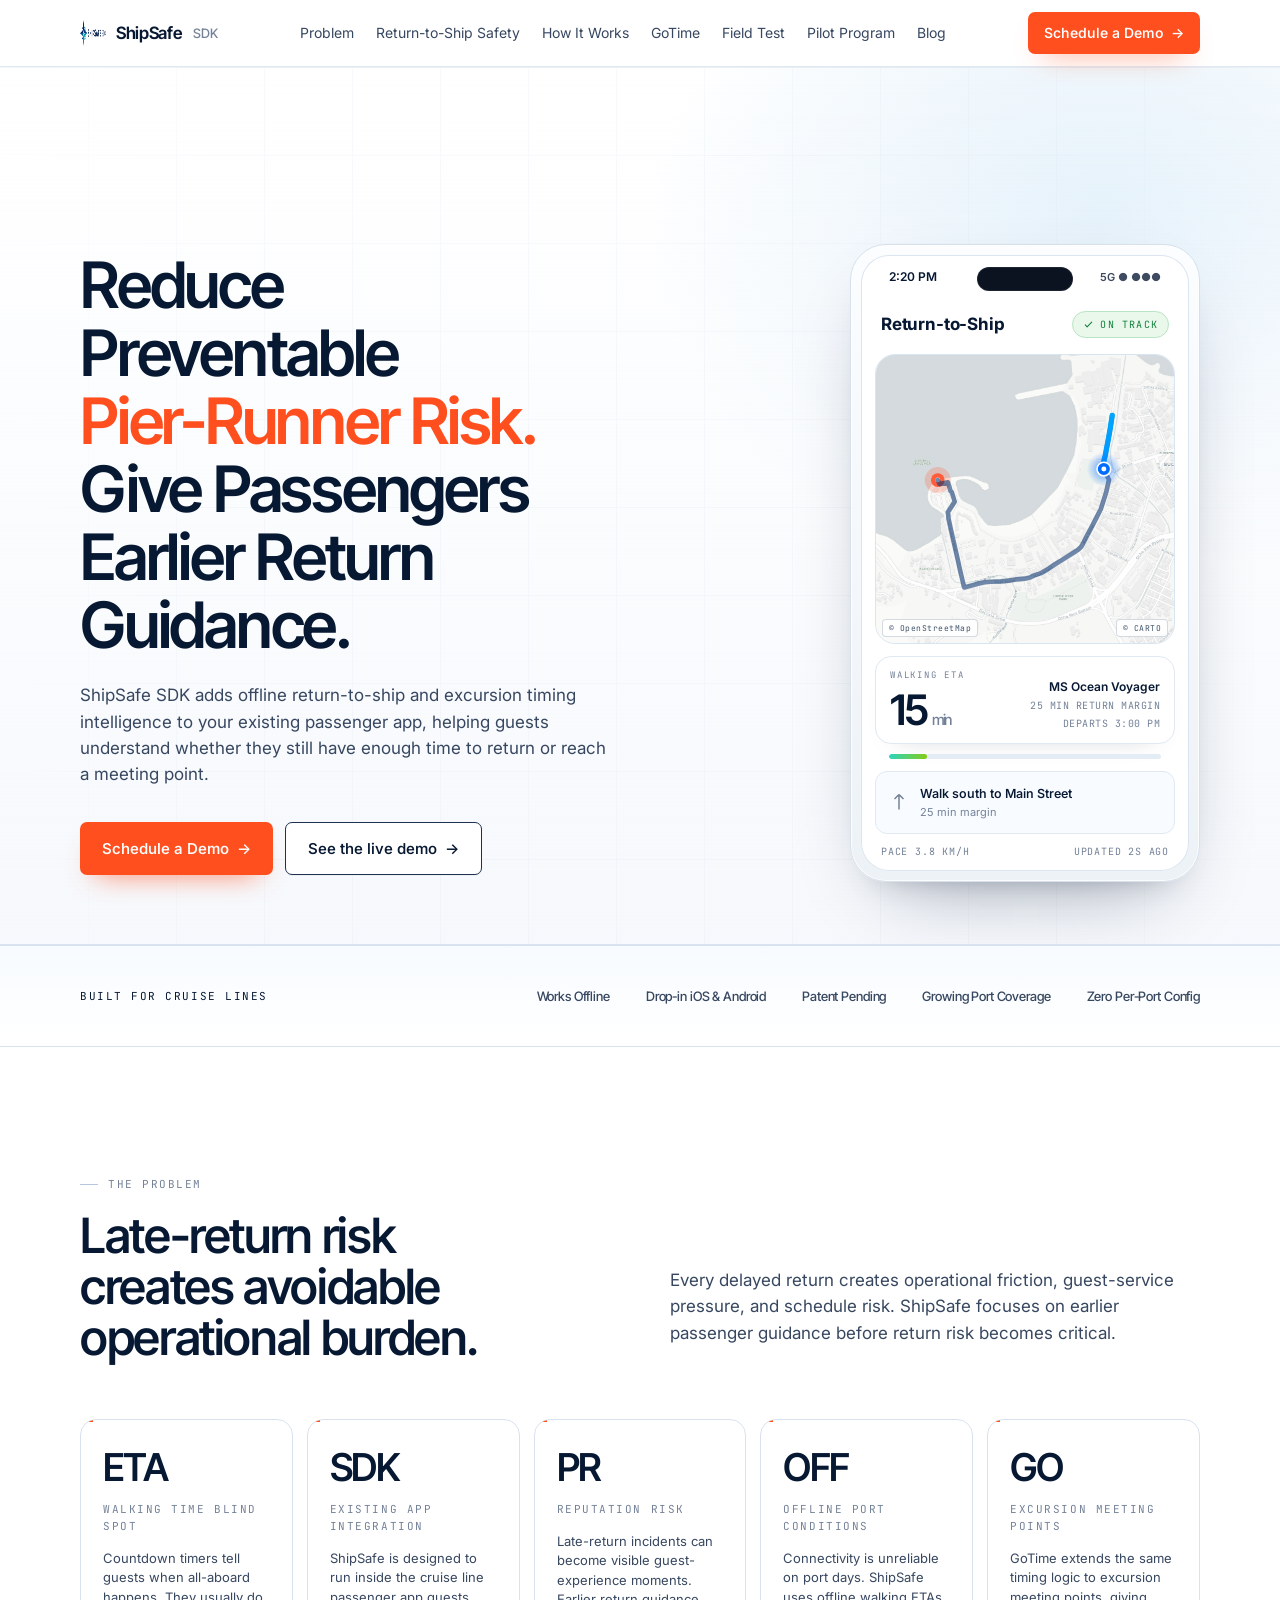
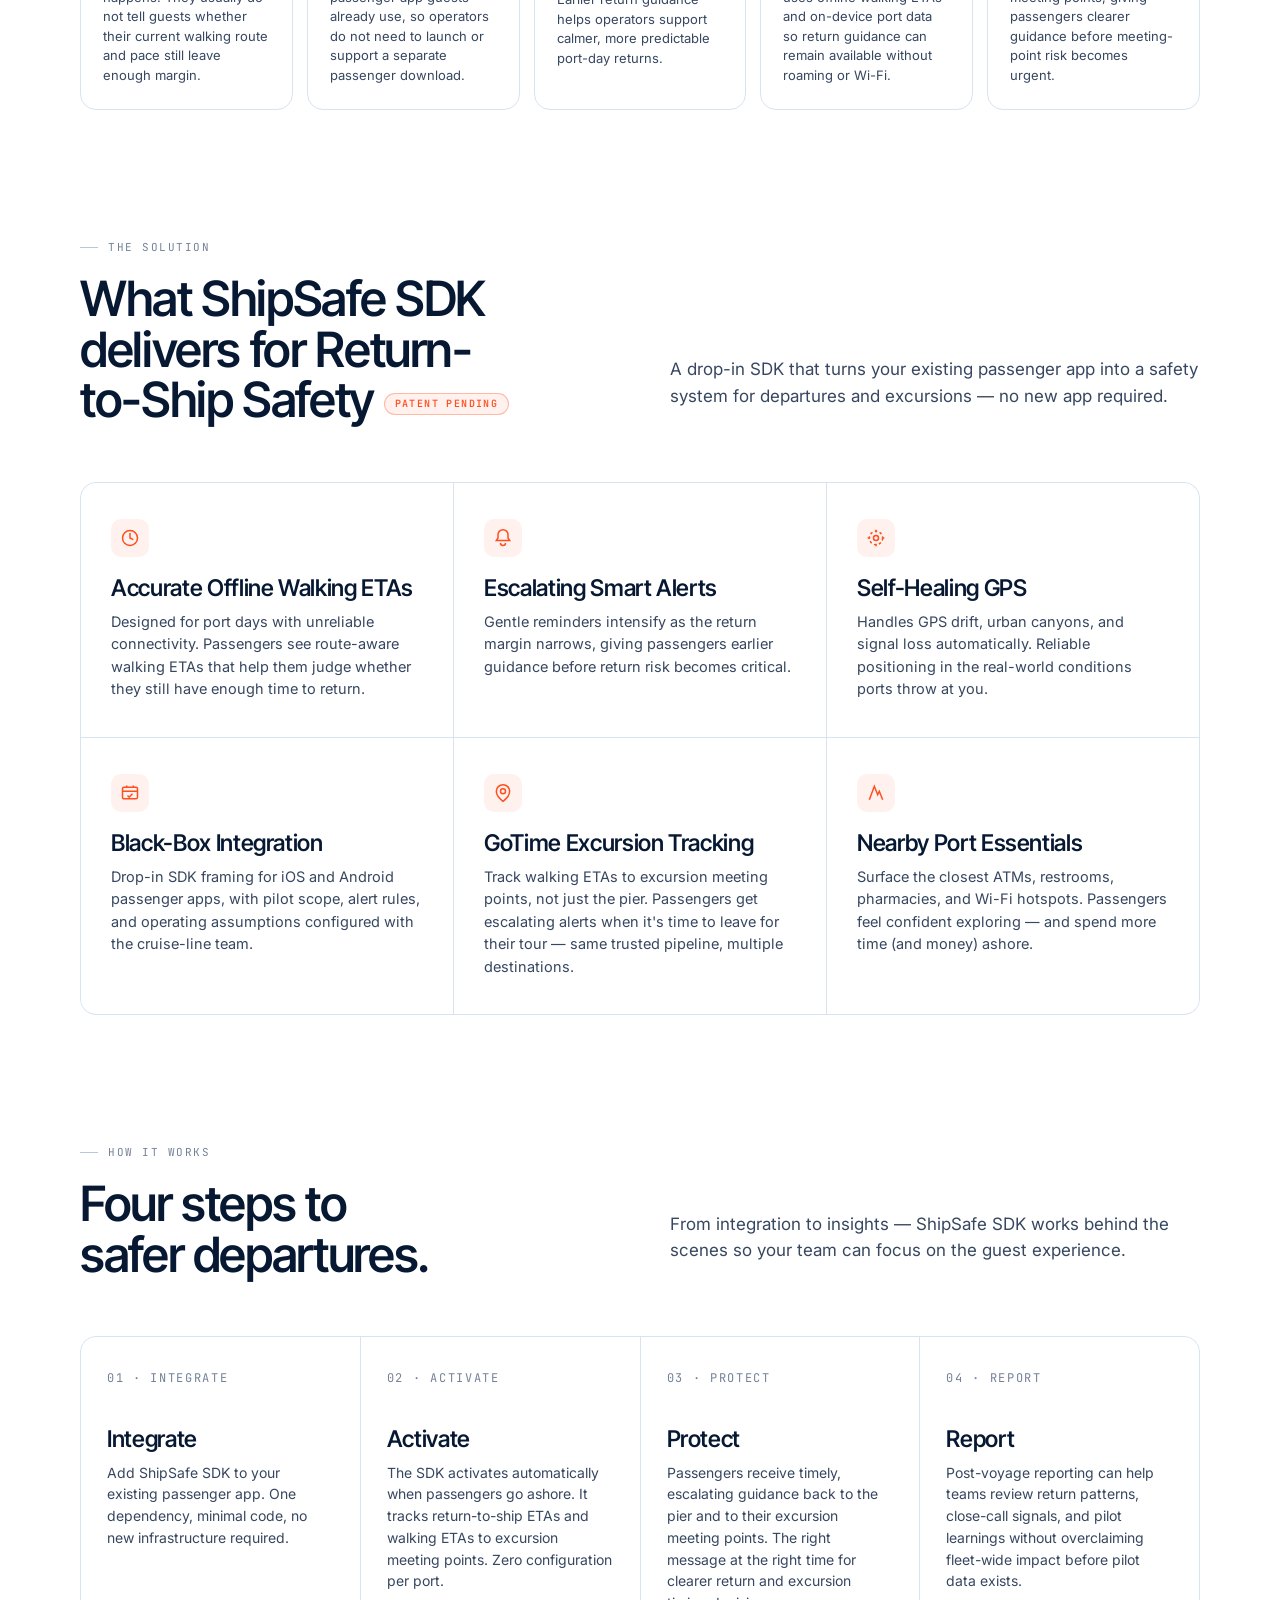
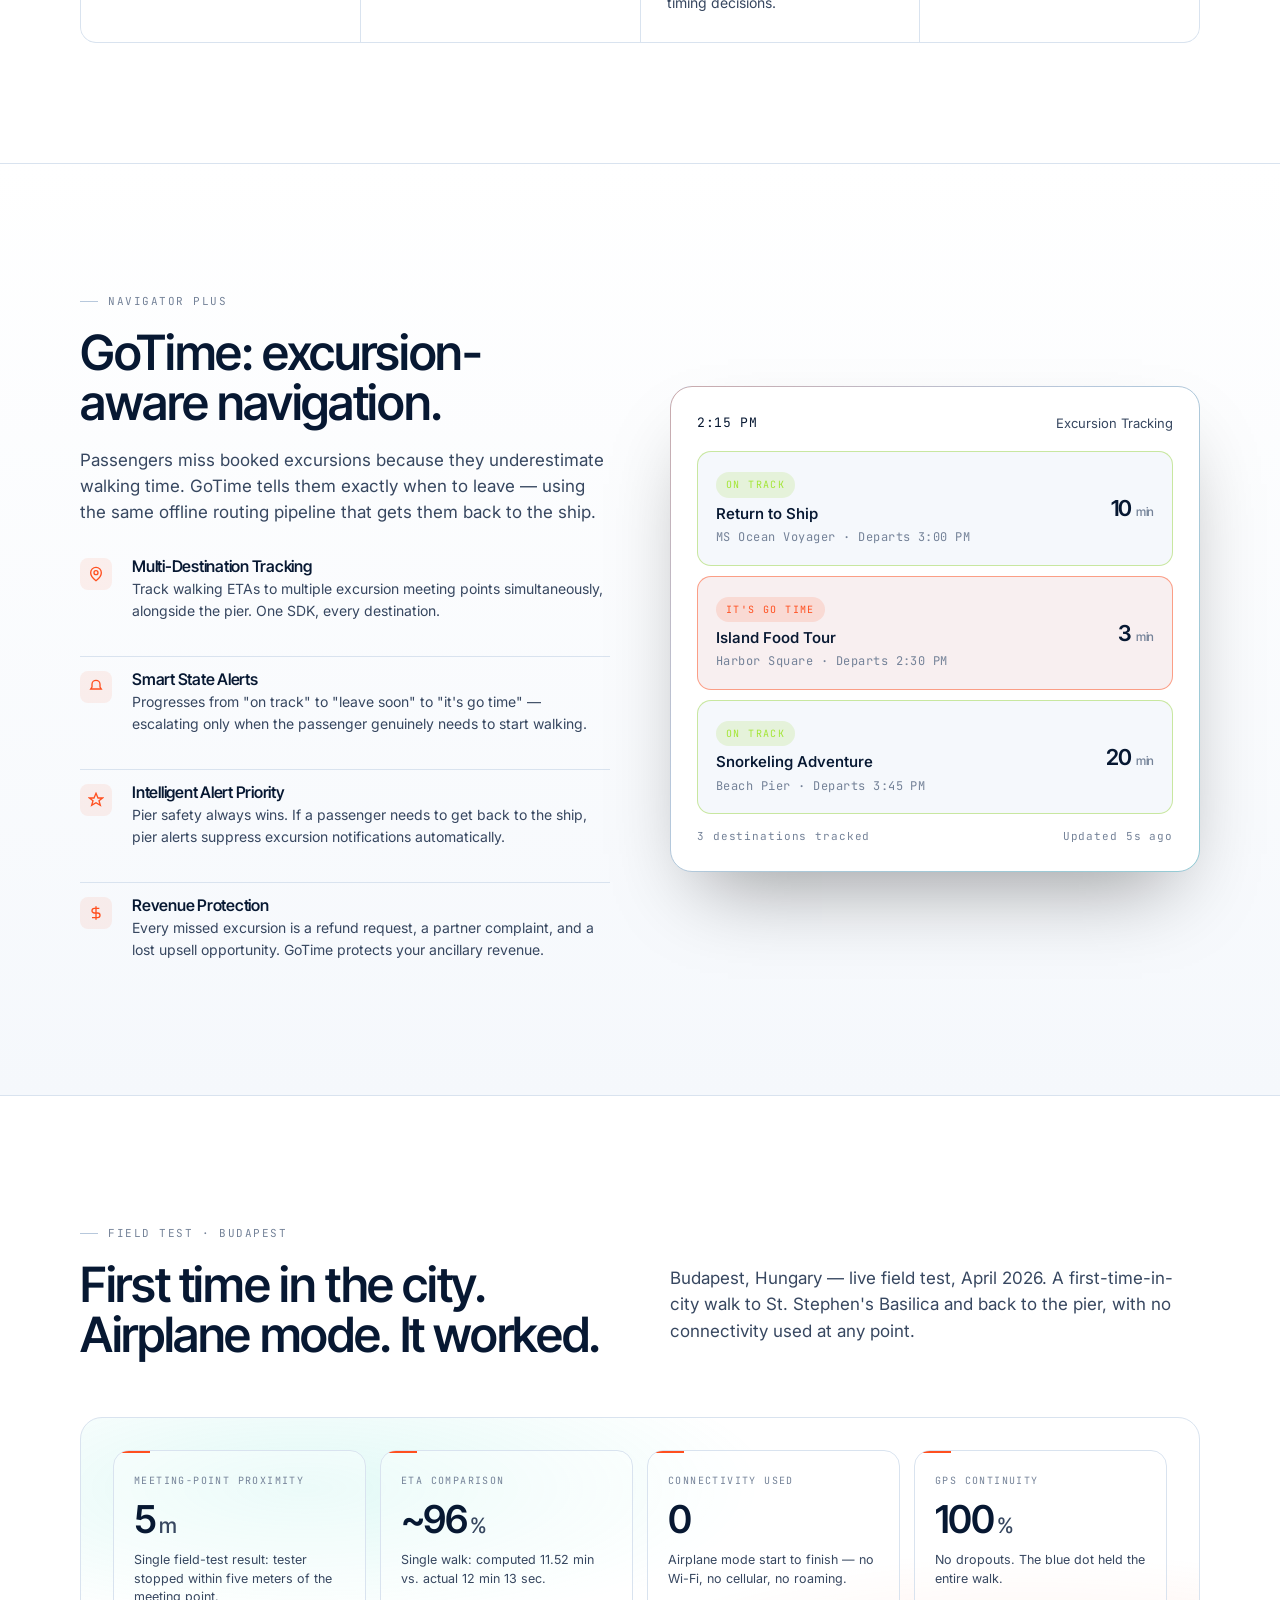
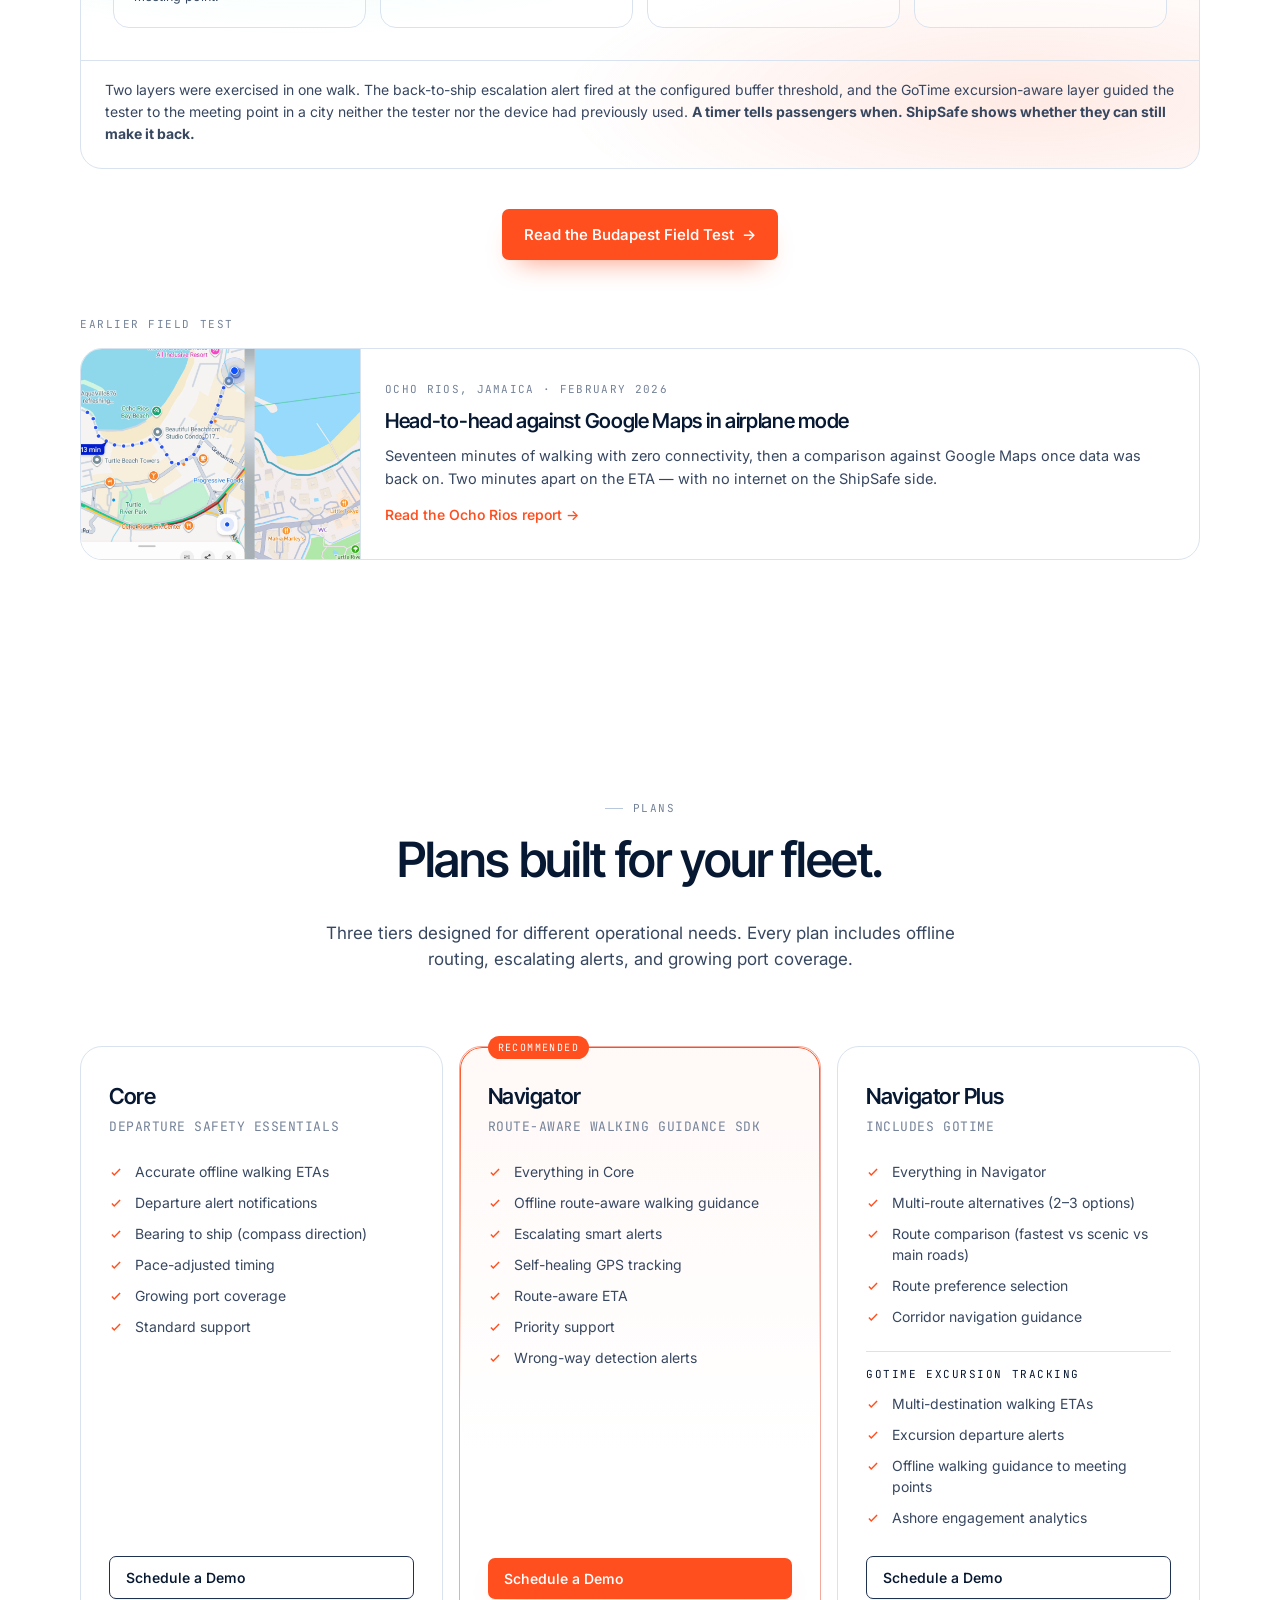
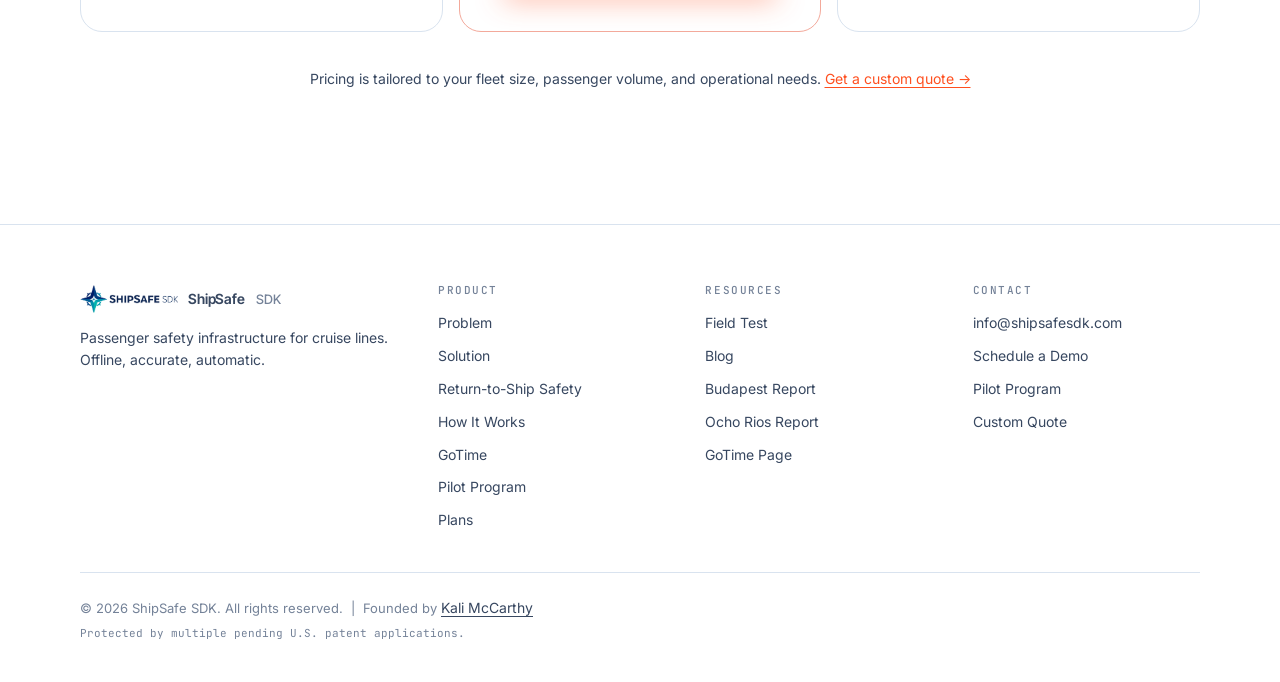
==== commit d2343151: "Lighten homepage demo map" ====
--- a/index.html
+++ b/index.html
@@ -26,8 +26,8 @@
   <link rel="preconnect" href="https://fonts.googleapis.com">
   <link rel="preconnect" href="https://fonts.gstatic.com" crossorigin>
   <link href="https://fonts.googleapis.com/css2?family=Inter+Tight:wght@400;500;560;580;620&family=Inter:wght@400;450;500;550;600&family=JetBrains+Mono:wght@400;500&display=swap" rel="stylesheet">
-  <link rel="stylesheet" href="css/styles.css?v=20260625-live-demo-8">
-  <link rel="preload" as="image" href="assets/hero/ocho-rios-map.webp" type="image/webp">
+  <link rel="stylesheet" href="css/styles.css?v=20260625-light-demo-5">
+  <link rel="preload" as="image" href="assets/hero/ocho-rios-directions-light.webp" type="image/webp">
   <script type="application/ld+json">
   {
     "@context": "https://schema.org",
@@ -103,7 +103,7 @@
           Give Passengers <span class="gradient-word">Earlier Return Guidance.</span>
         </h1>
         <p class="hero-sub">
-          ShipSafe SDK adds offline return-to-ship and excursion timing intelligence to your existing passenger app, helping guests understand whether they still have enough time to return or reach a meeting point. No separate passenger app required.
+          ShipSafe SDK adds offline return-to-ship and excursion timing intelligence to your existing passenger app, helping guests understand whether they still have enough time to return or reach a meeting point.
         </p>
         <p class="hero-sub" style="margin-top:14px; font-weight:600;">
           A timer tells passengers when. ShipSafe shows whether they can still make it back.
@@ -112,7 +112,7 @@
           <a class="btn accent lg" href="mailto:info@shipsafesdk.com?subject=ShipSafe%20SDK%20Demo%20Request">
             Schedule a Demo <span class="arrow">→</span>
           </a>
-          <a class="btn ghost lg" href="/return-to-ship-safety/">What is Return-to-Ship Safety?</a>
+          <a class="btn ghost lg" href="#live-demo">See the live demo <span class="arrow">&rarr;</span></a>
         </div>
         <div class="hero-meta">
           <span class="dot"></span>
@@ -143,20 +143,20 @@
               </div>
             </div>
             <div class="phone-map">
-              <img src="assets/hero/ocho-rios-map.webp" alt="Ocho Rios — Turtle Bay cruise pier" class="phone-map-base" width="480" height="520" loading="eager" decoding="async">
+              <img src="assets/hero/ocho-rios-directions-light.webp" alt="Light map showing the walking route from Ocho Rios Bay to Ocho Rios Cruise Pier" class="phone-map-base" width="960" height="1040" loading="eager" decoding="async">
               <svg class="phone-map-overlay" viewBox="0 0 480 520" preserveAspectRatio="xMidYMid slice" aria-hidden="true">
                 <defs>
                   <linearGradient id="routeGrad" x1="0" y1="1" x2="0" y2="0">
-                    <stop offset="0" stop-color="#2dd4bf"/>
-                    <stop offset="1" stop-color="#84cc16"/>
+                    <stop offset="0" stop-color="#006dff"/>
+                    <stop offset="1" stop-color="#00a6ff"/>
                   </linearGradient>
                   <radialGradient id="walkerPulse">
-                    <stop offset="0" stop-color="var(--halo-color, #2dd4bf)" stop-opacity=".65"/>
-                    <stop offset="1" stop-color="var(--halo-color, #2dd4bf)" stop-opacity="0"/>
+                    <stop offset="0" stop-color="var(--halo-color, #006dff)" stop-opacity=".65"/>
+                    <stop offset="1" stop-color="var(--halo-color, #006dff)" stop-opacity="0"/>
                   </radialGradient>
                 </defs>
-                <!-- pier pin at the ship-dock tip of Ocho Rios Cruise Pier -->
-                <g transform="translate(105 55)">
+                <!-- pier pin at the routed Ocho Rios Cruise Pier / walkway endpoint -->
+                <g transform="translate(99.5 229.7)">
                   <circle r="24" fill="#ff5c3a" fill-opacity=".18">
                     <animate attributeName="r" values="18;28;18" dur="2.4s" repeatCount="indefinite"/>
                     <animate attributeName="fill-opacity" values=".32;.06;.32" dur="2.4s" repeatCount="indefinite"/>
@@ -164,29 +164,27 @@
                   <circle r="11" fill="#ff5c3a"/>
                   <circle r="4" fill="#fff"/>
                 </g>
-                <!-- Combined walker path: wander out (Margaritaville → shopping district apex) + retrace +
-                     return route (Main St → pier). Walker traverses the whole thing; the wander loop
-                     retraces itself so the visible line only reads once. -->
+                <!-- Valhalla pedestrian route over OpenStreetMap data: Ocho Rios Bay to Ocho Rios Cruise Pier. -->
                 <path id="heroRouteFull"
-                      d="M175 390 L220 435 L280 465 L220 435 L175 390 L215 410 L250 410 L250 300 L230 230 L205 175 L160 120 L105 55"
-                      stroke="#2a527a" stroke-width="5.5" fill="none"
-                      stroke-dasharray="7 6" stroke-linecap="round" stroke-linejoin="round"/>
+                      d="M380.5 125.4 L377.2 147.1 L375.4 157.3 L369.3 190.1 L367.9 194.8 L367.2 198.5 L366.5 204.3 L366.2 207.7 L366.7 210.9 L367.8 214.5 L368.7 216.1 L375.3 229.1 L372.7 240.4 L370.8 249.1 L362 276.6 L355.5 289.3 L353.2 293.8 L348.5 303.1 L341.9 315.5 L337.4 324.1 L333.1 332.6 L330.1 337.5 L324.9 342.2 L296 360.6 L287.7 365.6 L277.9 372.4 L266.9 379.1 L256.2 382.8 L252.8 384.1 L247.6 386.7 L239.1 388.5 L224.9 389.7 L213.5 391.6 L201.3 392.9 L184.1 393.4 L174.8 394.1 L165.6 396.3 L142 402.6 L136.7 380.2 L134.8 372 L132 359.4 L125.3 329.8 L120.7 309.6 L118.2 298.2 L116.8 292 L116.5 286.2 L115.9 283.2 L115.6 281.4 L118.1 277.7 L122.1 271.6 L126.8 264.4 L122.1 249.1 L120.3 247.9 L115.9 233.3 L102.5 236.2 L99.5 229.7"
+                      stroke="#09346f" stroke-width="7.5" fill="none"
+                      stroke-opacity=".58" stroke-linecap="round" stroke-linejoin="round"/>
                 <path id="heroRouteWalked"
-                      d="M175 390 L220 435 L280 465 L220 435 L175 390 L215 410 L250 410 L250 300 L230 230 L205 175 L160 120 L105 55"
-                      stroke="url(#routeGrad)" stroke-width="6.5" fill="none"
+                      d="M380.5 125.4 L377.2 147.1 L375.4 157.3 L369.3 190.1 L367.9 194.8 L367.2 198.5 L366.5 204.3 L366.2 207.7 L366.7 210.9 L367.8 214.5 L368.7 216.1 L375.3 229.1 L372.7 240.4 L370.8 249.1 L362 276.6 L355.5 289.3 L353.2 293.8 L348.5 303.1 L341.9 315.5 L337.4 324.1 L333.1 332.6 L330.1 337.5 L324.9 342.2 L296 360.6 L287.7 365.6 L277.9 372.4 L266.9 379.1 L256.2 382.8 L252.8 384.1 L247.6 386.7 L239.1 388.5 L224.9 389.7 L213.5 391.6 L201.3 392.9 L184.1 393.4 L174.8 394.1 L165.6 396.3 L142 402.6 L136.7 380.2 L134.8 372 L132 359.4 L125.3 329.8 L120.7 309.6 L118.2 298.2 L116.8 292 L116.5 286.2 L115.9 283.2 L115.6 281.4 L118.1 277.7 L122.1 271.6 L126.8 264.4 L122.1 249.1 L120.3 247.9 L115.9 233.3 L102.5 236.2 L99.5 229.7"
+                      stroke="url(#routeGrad)" stroke-width="8.5" fill="none"
                       pathLength="1" stroke-dasharray="1 1" stroke-dashoffset="1"
                       stroke-linecap="round" stroke-linejoin="round"/>
-                <!-- walker at Margaritaville -->
-                <g id="heroWalker" transform="translate(175 390)">
+                <!-- walker at the mapped road start near Ocho Rios Bay -->
+                <g id="heroWalker" transform="translate(380.5 125.4)">
                   <circle r="24" fill="url(#walkerPulse)">
                     <animate attributeName="r" values="18;28;18" dur="1.8s" repeatCount="indefinite"/>
                   </circle>
-                  <circle r="11" fill="#2dd4bf" stroke="#0a1b33" stroke-width="2.5"/>
+                  <circle r="11" fill="#006dff" stroke="#ffffff" stroke-width="2.5"/>
                   <circle r="4" fill="#fff"/>
                 </g>
               </svg>
-              <a class="map-credit" href="https://www.mapbox.com/about/maps/" target="_blank" rel="noopener">© Mapbox</a>
-              <a class="map-credit right" href="https://www.openstreetmap.org/copyright" target="_blank" rel="noopener">© OpenStreetMap</a>
+              <a class="map-credit" href="https://www.openstreetmap.org/copyright" target="_blank" rel="noopener">© OpenStreetMap</a>
+              <a class="map-credit right" href="https://carto.com/attributions" target="_blank" rel="noopener">© CARTO</a>
             </div>
             <div class="phone-map-summary">
               <div class="eta-mini">
@@ -635,6 +633,6 @@
     </figure>
   </div>
 
-  <script src="js/main.js?v=20260625-live-demo"></script>
+  <script src="js/main.js?v=20260625-light-demo-4"></script>
 </body>
 </html>
--- a/css/styles.css
+++ b/css/styles.css
@@ -3,19 +3,19 @@
    ============================================ */
 
 :root {
-  --bg: #06101f;
-  --bg-elev: #0a1930;
-  --bg-card: #0d1f3b;
-  --bg-card-hover: #10264a;
-  --border: #173461;
-  --border-strong: #1f4784;
-  --ink: #eaf1ff;
-  --ink-dim: #a9bbda;
-  --ink-mute: #6b80a3;
-  --accent: #ff5c3a;
-  --accent-soft: #ff5c3a22;
-  --navy: #0b1f3a;
-  --navy-2: #123563;
+  --bg: #ffffff;
+  --bg-elev: #f5f8fc;
+  --bg-card: #ffffff;
+  --bg-card-hover: #f8fbff;
+  --border: #d9e3ef;
+  --border-strong: #b7c8dc;
+  --ink: #071832;
+  --ink-dim: #374760;
+  --ink-mute: #748298;
+  --accent: #ff4f1f;
+  --accent-soft: #ff4f1f14;
+  --navy: #071832;
+  --navy-2: #16345f;
   --teal: #2dd4bf;
   --teal-2: #0d9488;
   --good: #84cc16;
@@ -36,7 +36,7 @@
 }
 
 *, *::before, *::after { box-sizing: border-box; }
-html, body { margin: 0; padding: 0; }
+html, body { margin: 0; padding: 0; overflow-x: hidden; }
 html { scroll-behavior: smooth; }
 
 body {
@@ -376,7 +376,7 @@
   border-color: rgba(239, 68, 68, .35);
 }
 
-.phone-screen { --halo-color: #2dd4bf; }
+.phone-screen { --halo-color: #006dff; }
 .phone-screen[data-alert="warn"] { --halo-color: #facc15; }
 .phone-screen[data-alert="bad"]  { --halo-color: #ff5c3a; }
 
@@ -431,8 +431,8 @@
 
 /* walker + stroke-reveal are driven by requestAnimationFrame in js/main.js
    (sampling getPointAtLength each tick so the walker follows the path's
-   shape through the wander-loop reversal — CSS transitions would straight-
-   line between waypoints and cut through buildings). */
+   shape; CSS transitions would straight-line between waypoints and cut
+   through buildings). */
 
 .phone-map-summary {
   flex: 0 0 auto;
@@ -558,6 +558,223 @@
 }
 @keyframes float1 { 0%,100% { transform: translateY(0); } 50% { transform: translateY(-10px); } }
 @keyframes float2 { 0%,100% { transform: translateY(0); } 50% { transform: translateY(12px); } }
+
+/* ========== Light homepage concept ========== */
+.nav {
+  background: rgba(255,255,255,.9);
+  border-bottom-color: rgba(217,227,239,.8);
+  box-shadow: 0 1px 0 rgba(8, 24, 50, .04);
+}
+.nav.scrolled { border-bottom-color: var(--border); }
+
+@media (max-width: 1120px) {
+  .nav-links {
+    background: rgba(255,255,255,.98);
+    box-shadow: -24px 0 60px rgba(8,24,50,.12);
+    right: 0;
+    transform: none;
+    display: none;
+  }
+  .nav-links.open { display: flex; transform: none; }
+}
+
+.btn {
+  background: var(--ink);
+  color: #fff;
+  border-radius: 7px;
+}
+.btn.accent {
+  background: var(--accent);
+  box-shadow: 0 14px 28px -16px rgba(255,79,31,.8);
+}
+.btn.ghost {
+  background: #fff;
+  color: var(--ink);
+  border-color: #1f3151;
+  box-shadow: 0 1px 0 rgba(8,24,50,.04);
+}
+.btn.ghost:hover { background: #f8fbff; }
+.btn.lg { border-radius: 7px; padding: 14px 22px; }
+
+.hero {
+  min-height: calc(100vh - 66px);
+  padding: clamp(72px, 9vw, 118px) 0 0;
+  background: #fff;
+  border-bottom: 1px solid var(--border);
+}
+.hero-bg::before {
+  inset: 0;
+  background:
+    linear-gradient(180deg, rgba(255,255,255,0) 0%, rgba(245,248,252,.9) 100%),
+    radial-gradient(52% 60% at 86% 18%, rgba(20,138,214,.12), transparent 68%);
+  filter: none;
+  opacity: 1;
+}
+.hero-bg .grid {
+  opacity: .18;
+  background-size: 88px 88px;
+  background-image:
+    linear-gradient(#d9e3ef 1px, transparent 1px),
+    linear-gradient(90deg, #d9e3ef 1px, transparent 1px);
+  mask-image: linear-gradient(90deg, transparent, #000 16%, #000 84%, transparent);
+  -webkit-mask-image: linear-gradient(90deg, transparent, #000 16%, #000 84%, transparent);
+}
+.hero-inner {
+  min-height: calc(100vh - 66px - 72px);
+  gap: clamp(48px, 7vw, 96px);
+  align-items: center;
+}
+.hero-copy .eyebrow,
+.hero-copy .hero-sub + .hero-sub,
+.hero-meta {
+  display: none;
+}
+.hero-copy h1 {
+  margin-top: 0 !important;
+  font-size: clamp(42px, 5vw, 64px);
+  line-height: 1.06;
+  letter-spacing: -0.035em;
+  max-width: 760px;
+}
+.hero h1 .accent-word { color: var(--accent); white-space: nowrap; }
+.hero h1 .gradient-word {
+  background: none;
+  -webkit-background-clip: initial;
+  background-clip: initial;
+  color: var(--ink);
+}
+.hero-sub {
+  max-width: 58ch;
+  margin: 24px 0 34px;
+  color: var(--ink-dim);
+  font-size: clamp(17px, 1.25vw, 20px);
+  line-height: 1.55;
+}
+
+.hero-device {
+  max-width: 350px;
+  aspect-ratio: 9 / 16.4;
+  scroll-margin-top: 110px;
+}
+.phone {
+  background: linear-gradient(180deg, #fbfdff, #edf2f7);
+  border: 1px solid #d7e0eb;
+  border-radius: 36px;
+  padding: 10px;
+  box-shadow:
+    0 34px 80px -42px rgba(8,24,50,.48),
+    0 18px 32px -28px rgba(8,24,50,.35),
+    inset 0 0 0 1px rgba(255,255,255,.75);
+}
+.phone::after {
+  top: 22px;
+  width: 96px;
+  height: 24px;
+  background: #0b1220;
+  box-shadow: inset 0 0 0 1px rgba(255,255,255,.08);
+}
+.phone-screen {
+  inset: 10px;
+  border-radius: 28px;
+  background: #fff;
+  color: var(--ink);
+  box-shadow: inset 0 0 0 1px #dbe5ef;
+}
+.phone-statusbar {
+  color: var(--ink);
+  padding: 13px 28px 0;
+}
+.phone-statusbar .icons { opacity: .78; }
+.phone-appbar {
+  padding: 24px 20px 8px;
+}
+.phone-title {
+  color: var(--ink);
+  font-weight: 720;
+}
+.phone-pill {
+  background: #eaf8ec;
+  color: #15803d;
+  border-color: #b8e4c3;
+}
+.phone-pill.warn {
+  background: #fff8dd;
+  color: #9a6700;
+  border-color: #f0d06b;
+}
+.phone-pill.bad {
+  background: #fff0ed;
+  color: #c2410c;
+  border-color: #ffb49d;
+}
+.phone-map {
+  margin: 8px 14px 12px;
+  border-radius: 20px;
+  border: 1px solid #d9e6f2;
+  background: #edf3f5;
+  box-shadow: inset 0 0 0 1px rgba(255,255,255,.72);
+}
+.phone-map .phone-map-base {
+  display: block;
+  filter: none;
+}
+.map-credit {
+  display: inline-flex;
+  background: rgba(255,255,255,.88);
+  border-color: rgba(151,166,184,.42);
+  color: #40546b;
+}
+.map-credit.right { display: inline-flex; }
+
+.phone-map-summary {
+  margin: 0 14px 10px;
+  padding: 12px 14px;
+  border: 1px solid #e0e8f2;
+  border-radius: 16px;
+  background: #fff;
+  box-shadow: 0 12px 28px -24px rgba(8,24,50,.35);
+}
+.eta-mini-label,
+.eta-mini-val small,
+.eta-mini-ship small,
+.phone-footer {
+  color: var(--ink-mute);
+}
+.eta-mini-val,
+.eta-mini-ship .name,
+.phone-route .step-name {
+  color: var(--ink);
+}
+.progress-track {
+  margin: 0 28px;
+  background: #e4edf5;
+}
+.phone-route {
+  margin: 12px 14px 0;
+  border-color: #e0e8f2;
+  background: #f8fbff;
+  color: var(--ink-mute);
+}
+.phone-footer {
+  padding: 10px 20px 12px;
+}
+
+.hero-chip {
+  background: rgba(255,255,255,.92);
+  border-color: #cfe0ef;
+  color: var(--ink-dim);
+  border-radius: 8px;
+  box-shadow: 0 20px 44px -30px rgba(8,24,50,.45);
+}
+.hero-chip.c1 { display: none; }
+.hero-chip.c2 { display: none; }
+
+.trust {
+  background: linear-gradient(180deg, #f7fbff 0%, #fff 100%);
+}
+.trust-label {
+  color: var(--ink);
+}
 
 /* ========== Trust strip ========== */
 .trust {
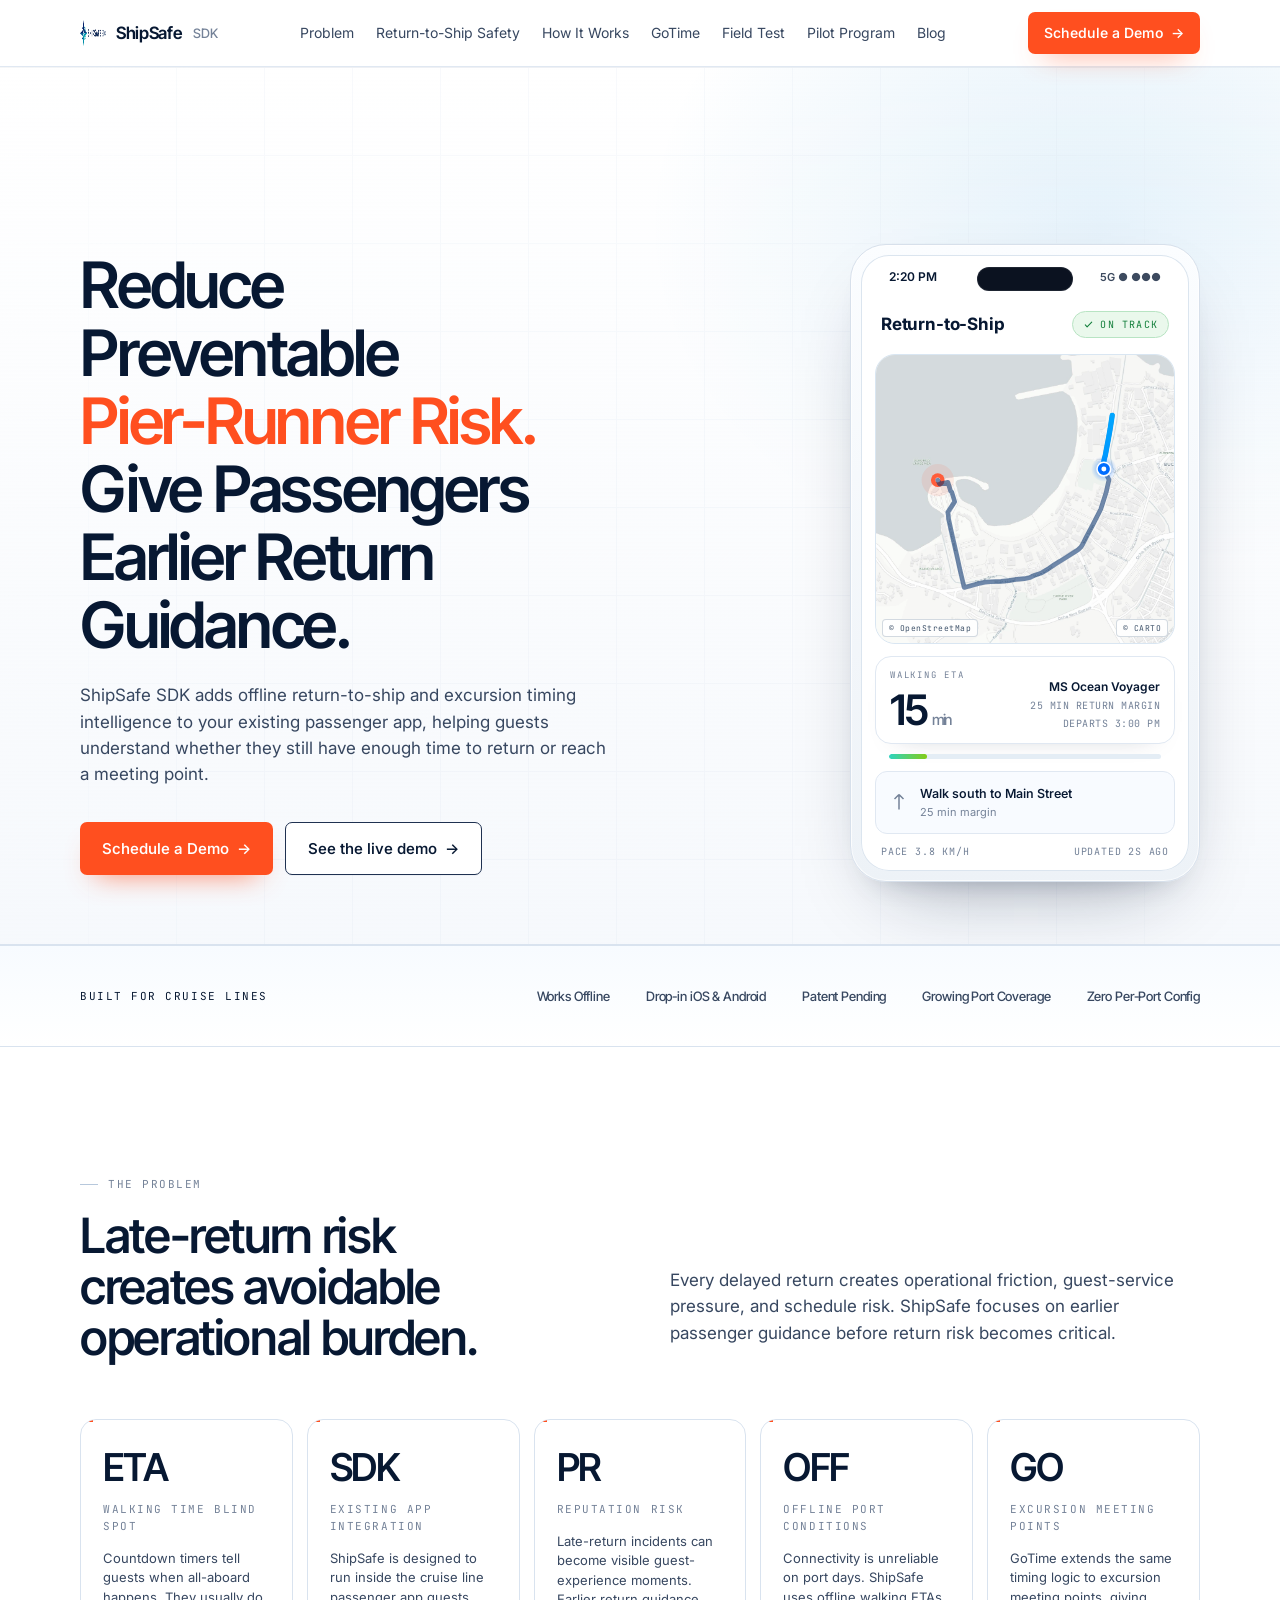
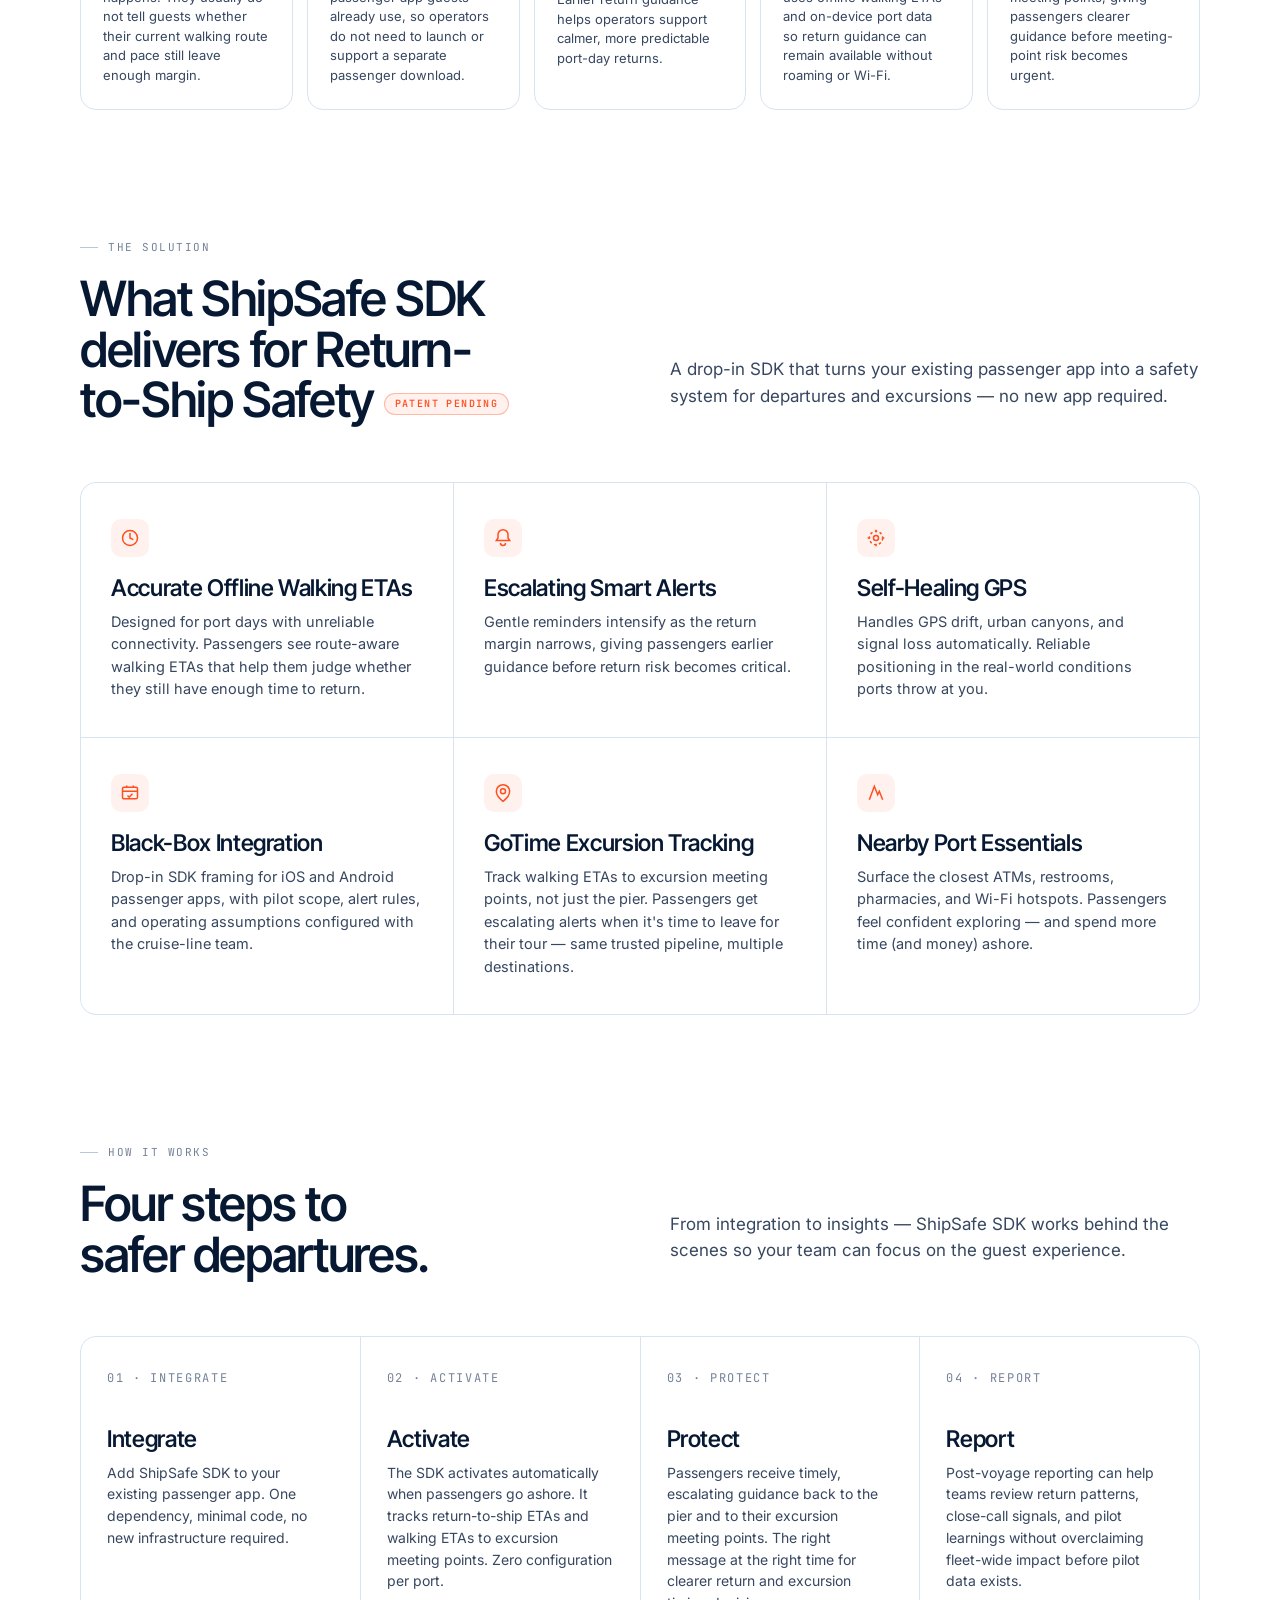
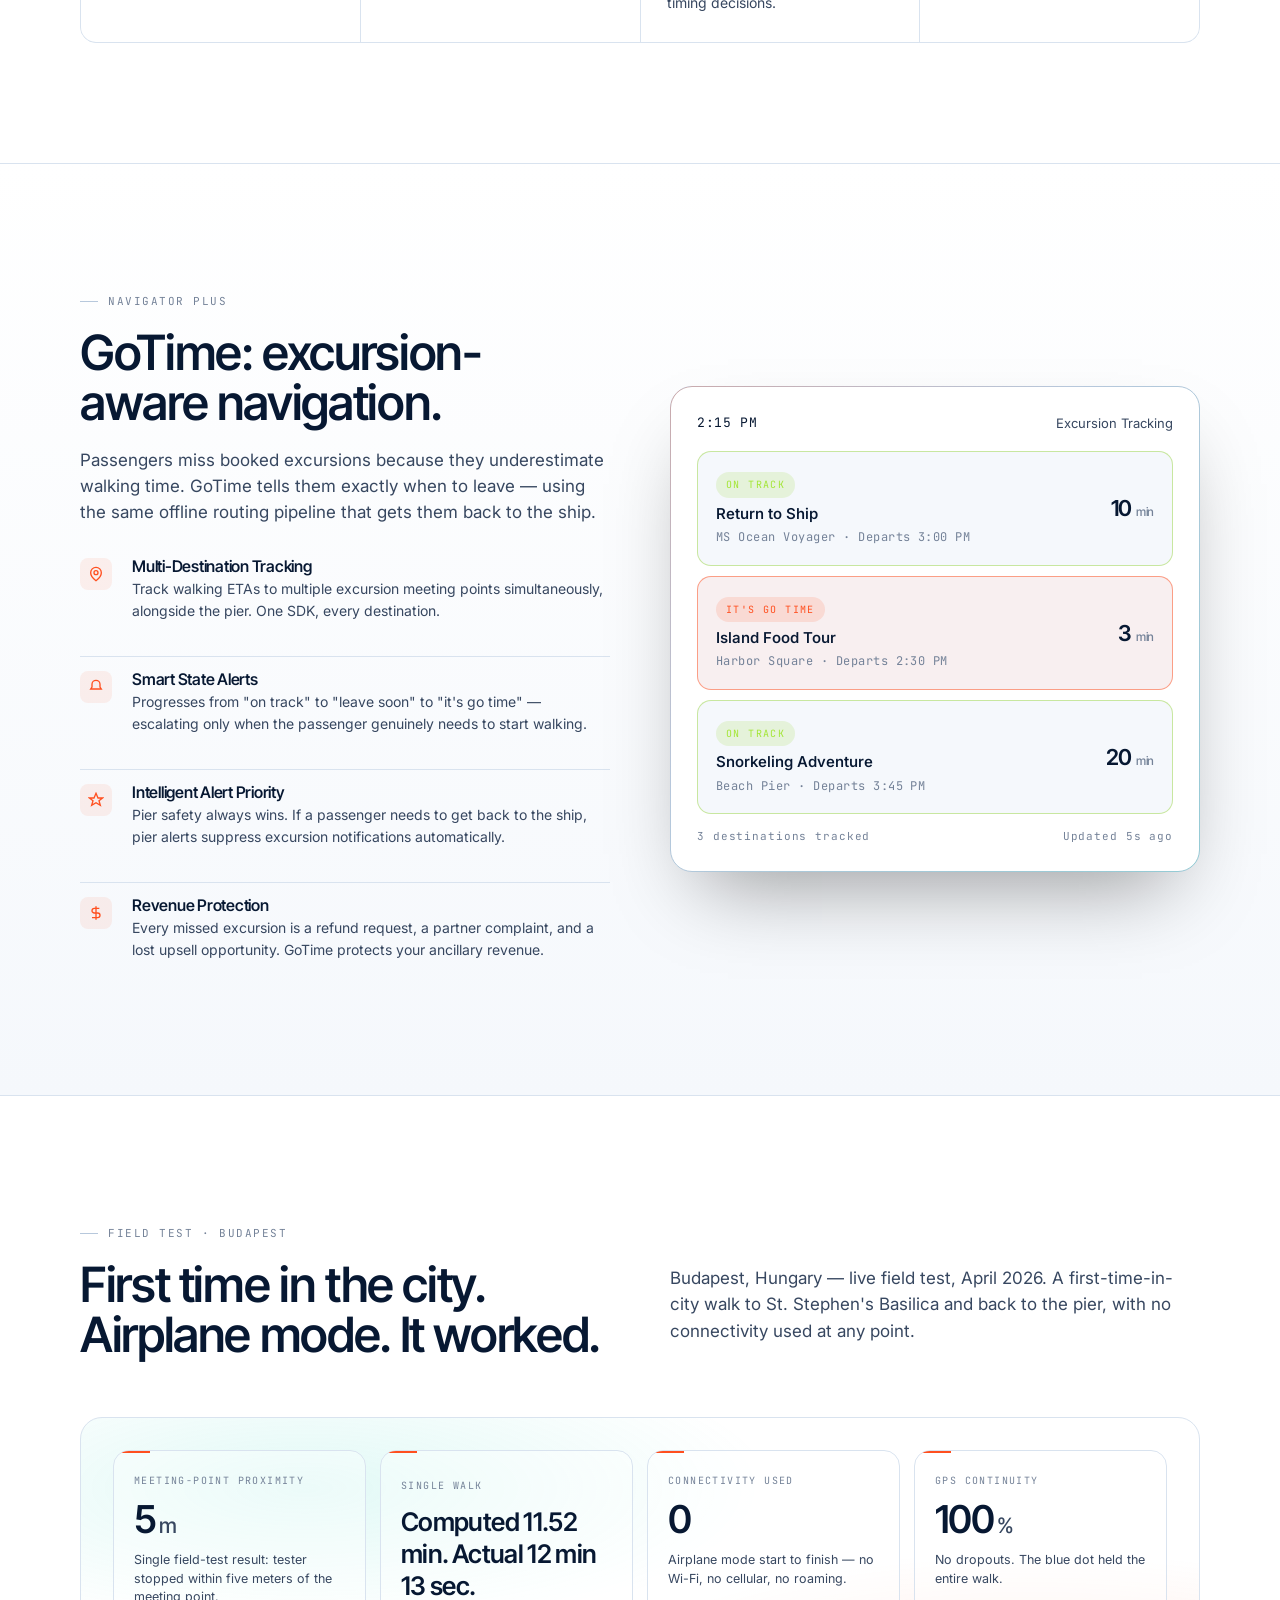
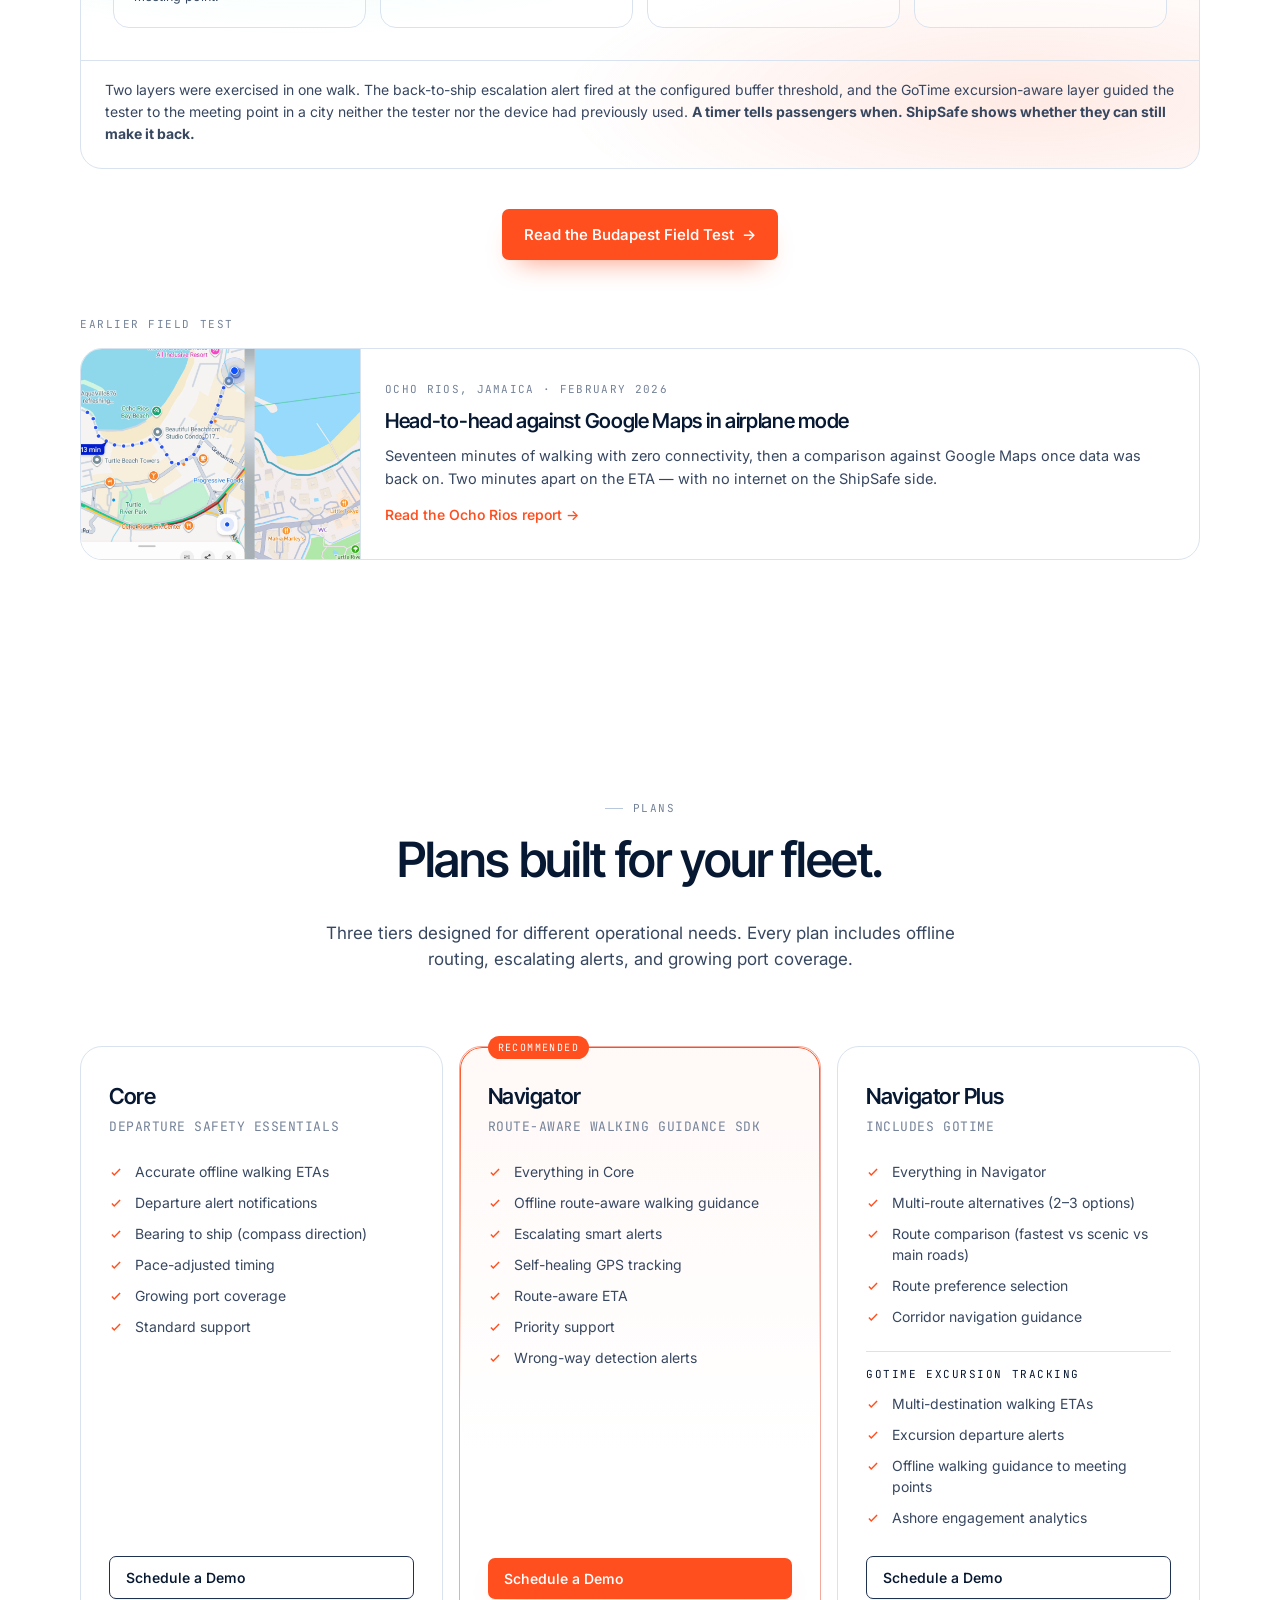
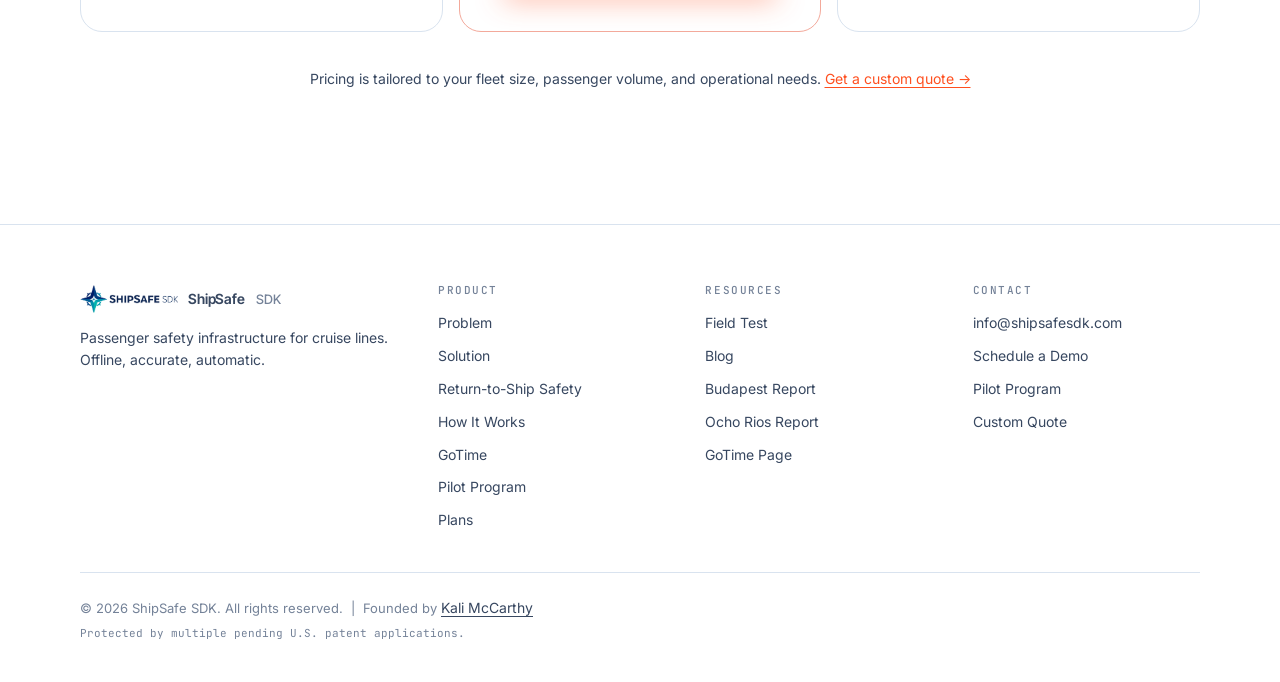
==== commit 69eb3b58: "Remove disputed ETA accuracy percentage" ====
--- a/index.html
+++ b/index.html
@@ -460,10 +460,9 @@
           <div class="field-stat-num">5<span class="unit">m</span></div>
           <div class="field-stat-sub">Single field-test result: tester stopped within five meters of the meeting point.</div>
           </div>
-          <div class="field-stat">
-          <div class="field-stat-label">ETA comparison</div>
-          <div class="field-stat-num">~96<span class="unit">%</span></div>
-          <div class="field-stat-sub">Single walk: computed 11.52 min vs. actual 12 min 13 sec.</div>
+          <div class="field-stat field-stat--comparison">
+          <div class="field-stat-label">Single walk</div>
+          <p class="field-stat-comparison">Computed 11.52 min. Actual 12 min 13 sec.</p>
           </div>
           <div class="field-stat">
             <div class="field-stat-label">Connectivity used</div>
--- a/css/styles.css
+++ b/css/styles.css
@@ -1448,6 +1448,20 @@
   font-size: 12.5px;
   line-height: 1.5;
   color: var(--ink-dim);
+}
+.field-stat--comparison {
+  display: flex;
+  flex-direction: column;
+  justify-content: center;
+}
+.field-stat-comparison {
+  margin: 0;
+  font-family: var(--font-display);
+  font-size: clamp(20px, 2vw, 28px);
+  font-weight: 580;
+  letter-spacing: -0.025em;
+  line-height: 1.25;
+  color: var(--ink);
 }
 @media (max-width: 900px) {
   .field-stats-hero { grid-template-columns: repeat(2, 1fr); padding: 22px; gap: 12px; }
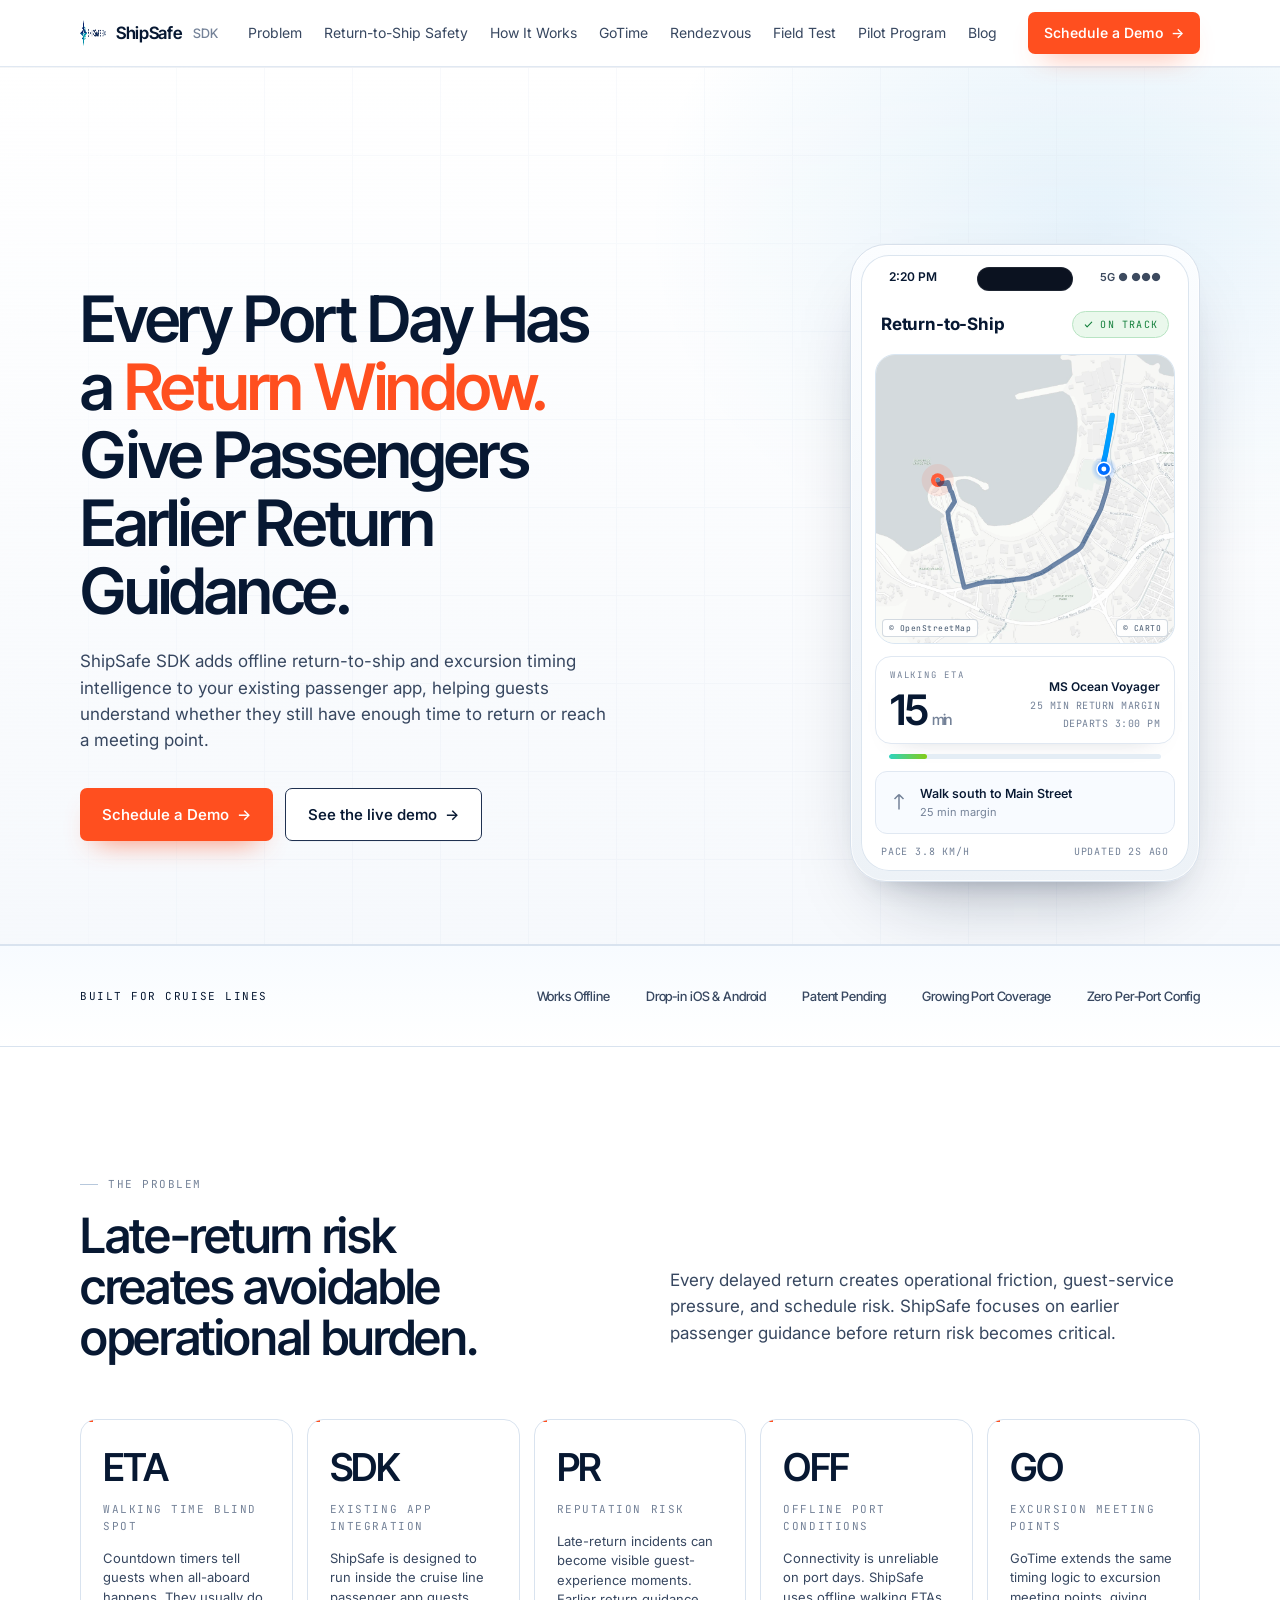
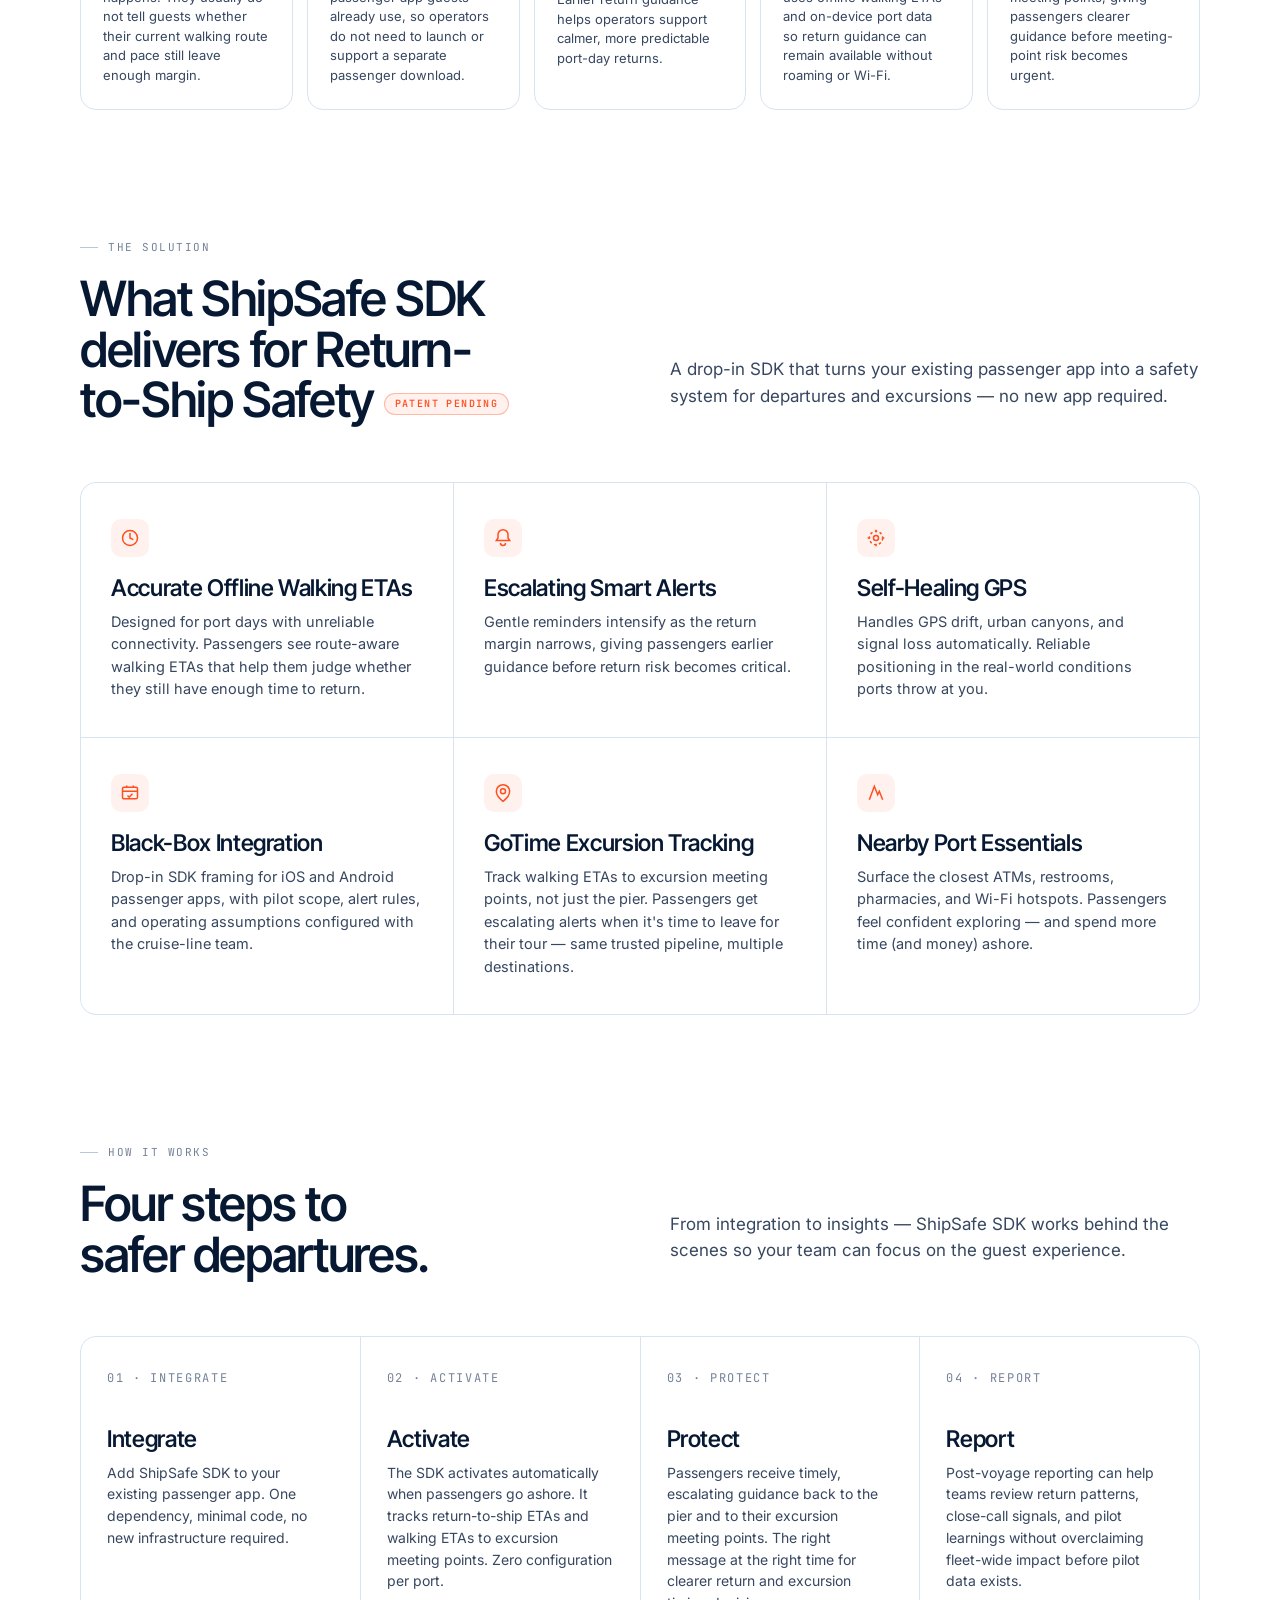
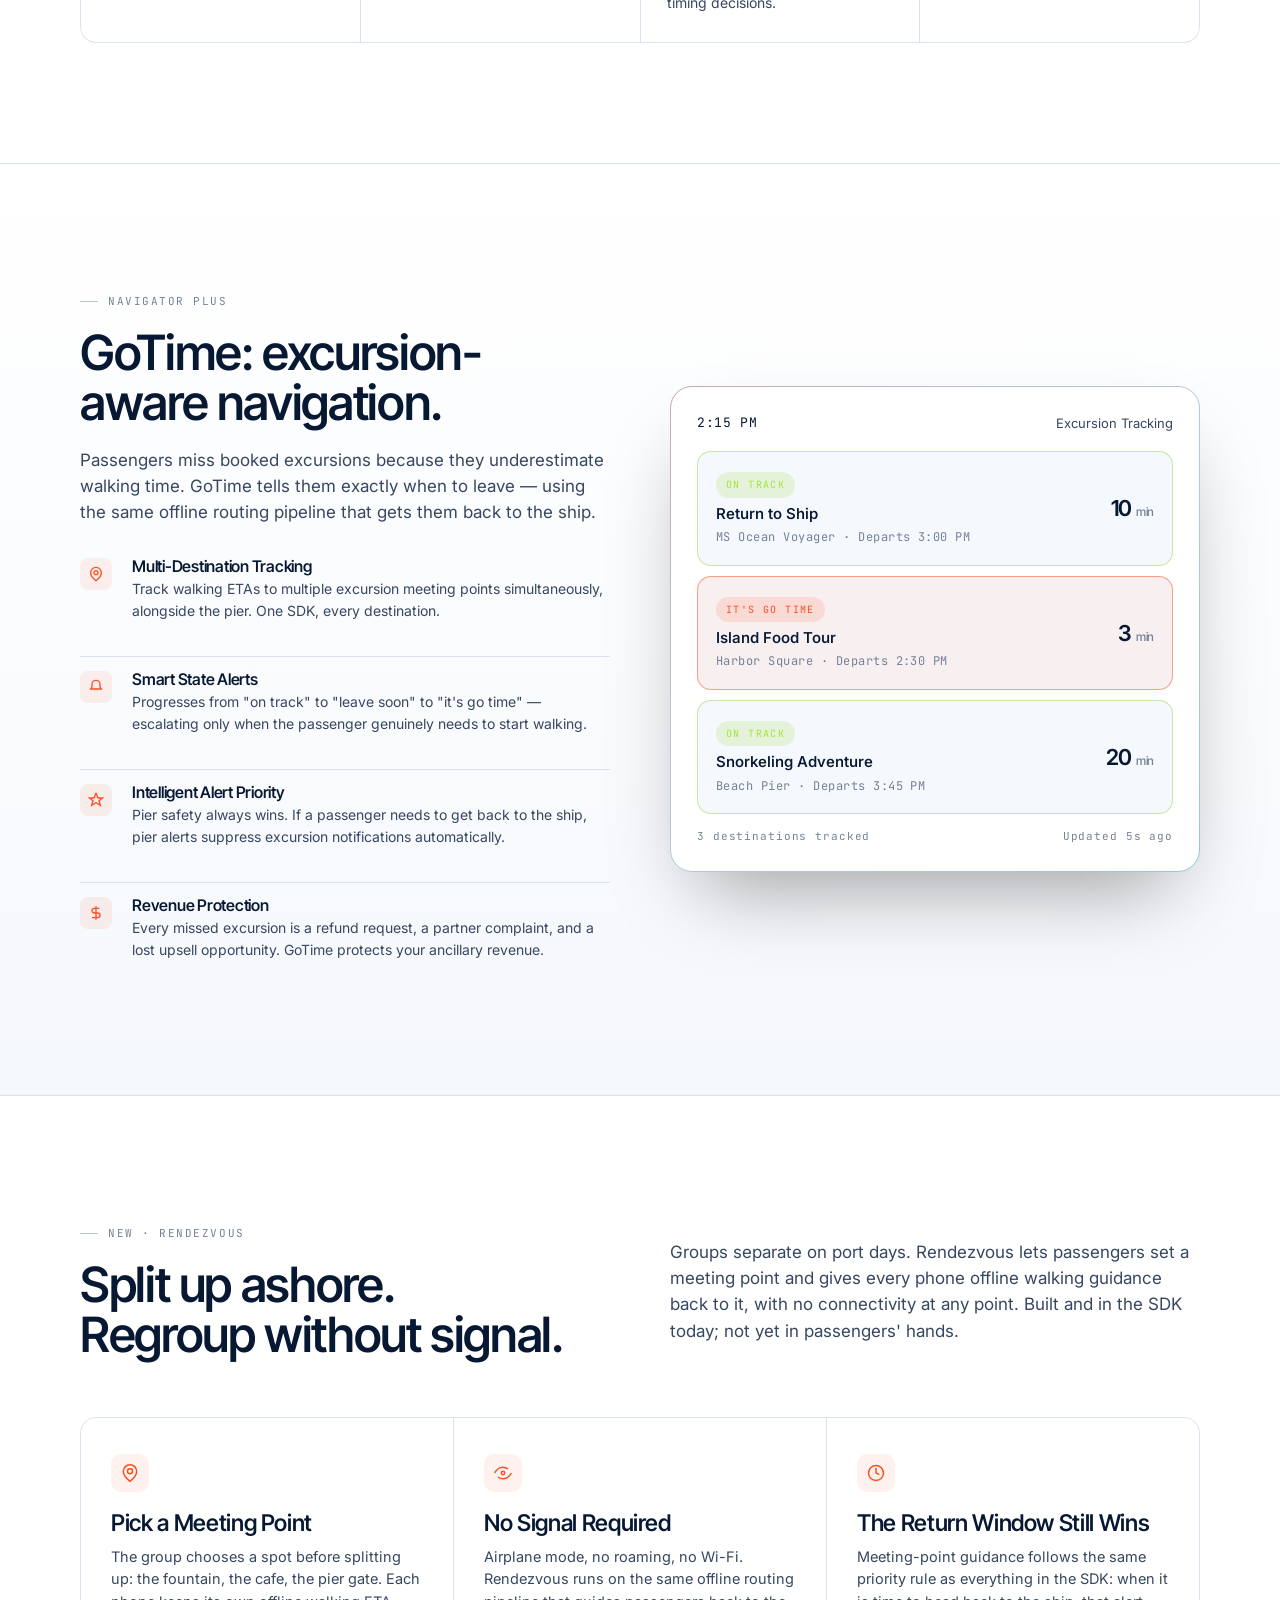
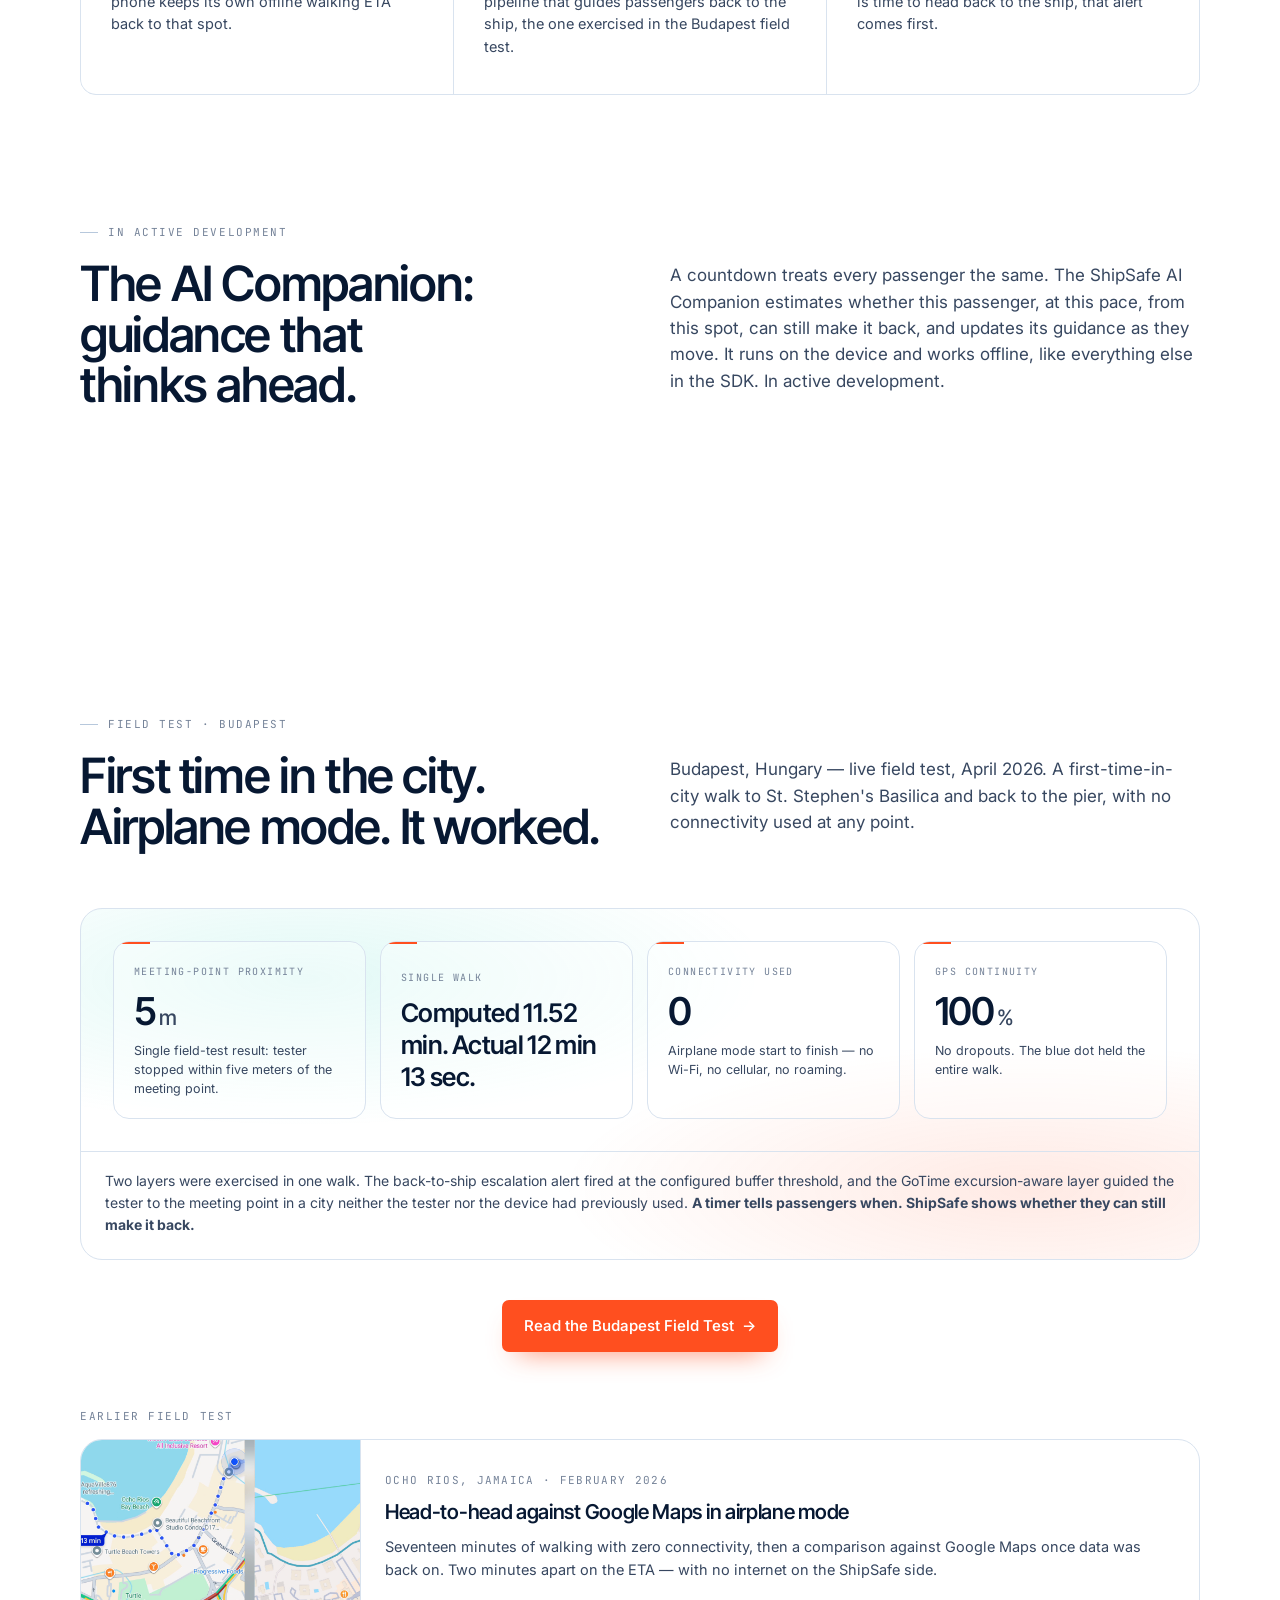
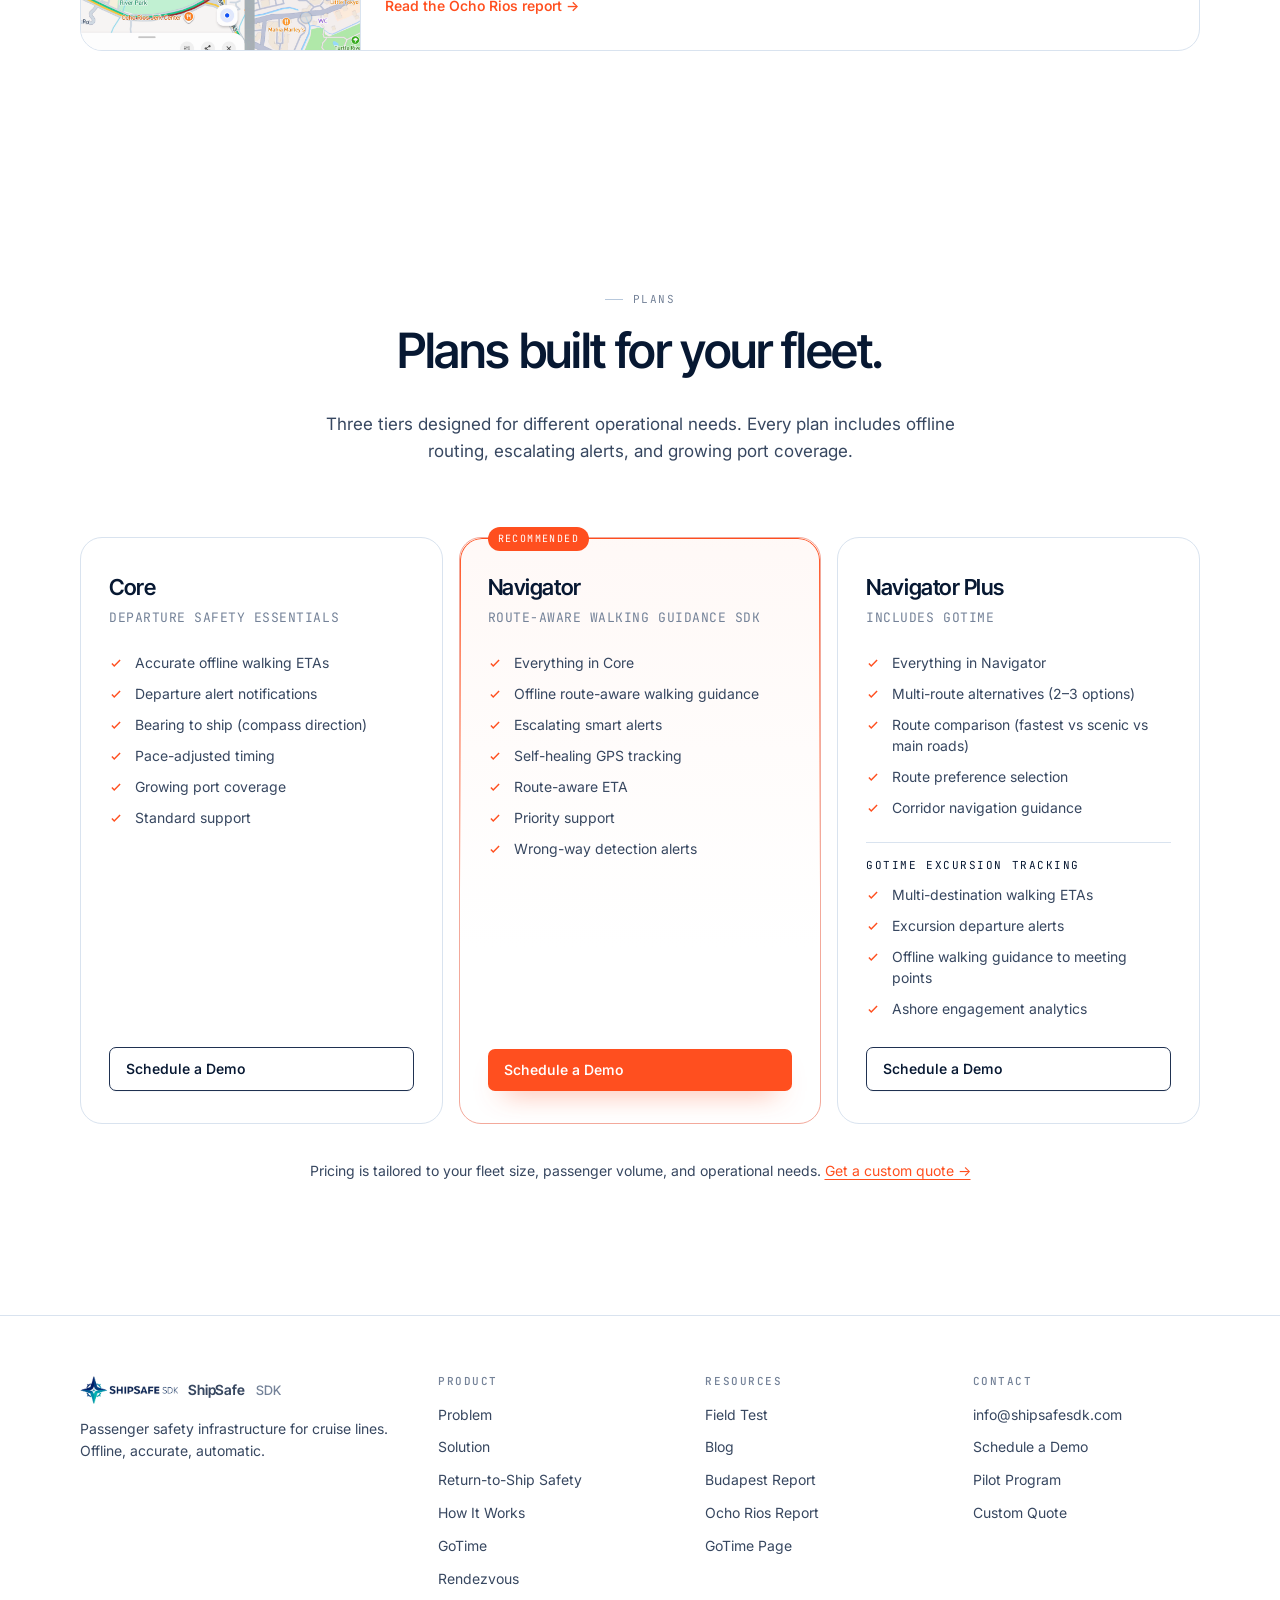
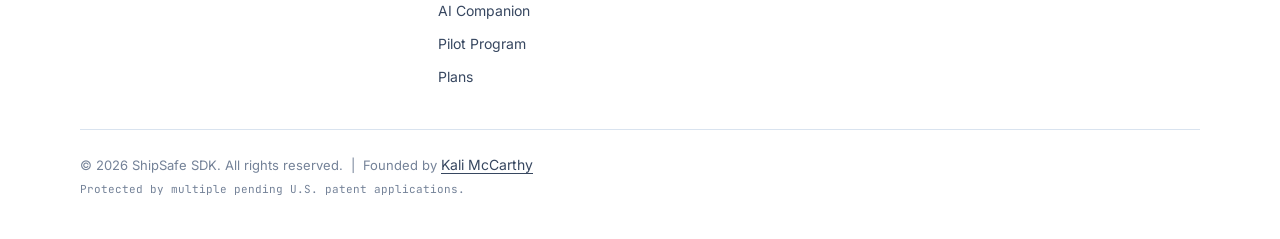
==== commit 26acb655: "Add Rendezvous and AI Companion, new headline" ====
--- a/index.html
+++ b/index.html
@@ -4,7 +4,7 @@
   <meta charset="UTF-8">
   <meta name="viewport" content="width=device-width, initial-scale=1.0">
   <title>ShipSafe SDK — Return-to-Ship Safety for Cruise Lines</title>
-  <meta name="description" content="ShipSafe SDK adds offline walking ETAs, return-to-ship alerts, and GoTime excursion meeting-point navigation to existing iOS and Android cruise passenger apps.">
+  <meta name="description" content="ShipSafe SDK adds offline walking ETAs, return-to-ship alerts, GoTime excursion meeting-point navigation, and Rendezvous offline group meeting points to existing iOS and Android cruise passenger apps.">
   <meta property="og:title" content="ShipSafe SDK — Return-to-Ship Safety for Cruise Lines">
   <meta property="og:description" content="A B2B Passenger Safety SDK for cruise lines and cruise platforms: offline walking ETAs, return-to-ship alerts, and GoTime excursion timing intelligence.">
   <meta property="og:image" content="https://shipsafesdk.com/assets/logo.png">
@@ -61,7 +61,7 @@
       "name": "ShipSafe SDK",
       "url": "https://shipsafesdk.com"
     },
-    "featureList": "Offline Walking ETAs, Escalating Smart Alerts, Self-Healing GPS, GoTime Excursion Tracking, Nearby Port Essentials, Multi-Route Alternatives"
+    "featureList": "Offline Walking ETAs, Escalating Smart Alerts, Self-Healing GPS, GoTime Excursion Tracking, Rendezvous Offline Meeting Points, Nearby Port Essentials, Multi-Route Alternatives"
   }
   </script>
 </head>
@@ -79,6 +79,7 @@
         <a href="/return-to-ship-safety/">Return-to-Ship Safety</a>
         <a href="#how-it-works">How It Works</a>
         <a href="/gotime/">GoTime</a>
+        <a href="#rendezvous">Rendezvous</a>
         <a href="#field-test">Field Test</a>
         <a href="/pilot-program/">Pilot Program</a>
         <a href="/blog/">Blog</a>
@@ -99,7 +100,7 @@
       <div class="hero-copy reveal">
         <div class="eyebrow">Passenger Safety SDK · Patent Pending</div>
         <h1 style="margin-top:18px;">
-          Reduce Preventable <span class="accent-word">Pier-Runner Risk.</span><br>
+          Every Port Day Has a <span class="accent-word">Return Window.</span><br>
           Give Passengers <span class="gradient-word">Earlier Return Guidance.</span>
         </h1>
         <p class="hero-sub">
@@ -441,6 +442,56 @@
     </div>
   </section>
 
+  <!-- ============ RENDEZVOUS ============ -->
+  <section class="section" id="rendezvous">
+    <div class="container">
+      <div class="section-head reveal">
+        <div>
+          <div class="eyebrow">New &middot; Rendezvous</div>
+          <h2 style="margin-top:18px;">Split up ashore. Regroup without signal.</h2>
+        </div>
+        <p>Groups separate on port days. Rendezvous lets passengers set a meeting point and gives every phone offline walking guidance back to it, with no connectivity at any point. Built and in the SDK today; not yet in passengers' hands.</p>
+      </div>
+
+      <div class="features reveal">
+        <div class="feature">
+          <div class="feature-icon">
+            <svg viewBox="0 0 24 24" fill="none" stroke="currentColor" stroke-width="1.8"><circle cx="12" cy="10" r="3"/><path d="M12 2a8 8 0 00-8 8c0 6 8 12 8 12s8-6 8-12a8 8 0 00-8-8z"/></svg>
+          </div>
+          <h3>Pick a Meeting Point</h3>
+          <p>The group chooses a spot before splitting up: the fountain, the cafe, the pier gate. Each phone keeps its own offline walking ETA back to that spot.</p>
+        </div>
+        <div class="feature">
+          <div class="feature-icon">
+            <svg viewBox="0 0 24 24" fill="none" stroke="currentColor" stroke-width="1.8"><path d="M2 12s3.5-7 10-7c2.5 0 4.6 1 6.2 2.2M22 12s-3.5 7-10 7c-2.5 0-4.6-1-6.2-2.2"/><circle cx="12" cy="12" r="2"/></svg>
+          </div>
+          <h3>No Signal Required</h3>
+          <p>Airplane mode, no roaming, no Wi-Fi. Rendezvous runs on the same offline routing pipeline that guides passengers back to the ship, the one exercised in the Budapest field test.</p>
+        </div>
+        <div class="feature">
+          <div class="feature-icon">
+            <svg viewBox="0 0 24 24" fill="none" stroke="currentColor" stroke-width="1.8"><circle cx="12" cy="12" r="9"/><polyline points="12,6 12,12 16,14"/></svg>
+          </div>
+          <h3>The Return Window Still Wins</h3>
+          <p>Meeting-point guidance follows the same priority rule as everything in the SDK: when it is time to head back to the ship, that alert comes first.</p>
+        </div>
+      </div>
+    </div>
+  </section>
+
+  <!-- ============ AI COMPANION ============ -->
+  <section class="section" id="ai-companion" style="padding-top:0;">
+    <div class="container">
+      <div class="section-head reveal">
+        <div>
+          <div class="eyebrow">In Active Development</div>
+          <h2 style="margin-top:18px;">The AI Companion: guidance that thinks ahead.</h2>
+        </div>
+        <p>A countdown treats every passenger the same. The ShipSafe AI Companion estimates whether this passenger, at this pace, from this spot, can still make it back, and updates its guidance as they move. It runs on the device and works offline, like everything else in the SDK. In active development.</p>
+      </div>
+    </div>
+  </section>
+
   <!-- ============ FIELD TEST ============ -->
   <section class="section" id="field-test">
     <div class="container">
@@ -588,6 +639,8 @@
             <li><a href="/return-to-ship-safety/">Return-to-Ship Safety</a></li>
             <li><a href="#how-it-works">How It Works</a></li>
             <li><a href="/gotime/">GoTime</a></li>
+            <li><a href="#rendezvous">Rendezvous</a></li>
+            <li><a href="#ai-companion">AI Companion</a></li>
             <li><a href="/pilot-program/">Pilot Program</a></li>
             <li><a href="#plans">Plans</a></li>
           </ul>
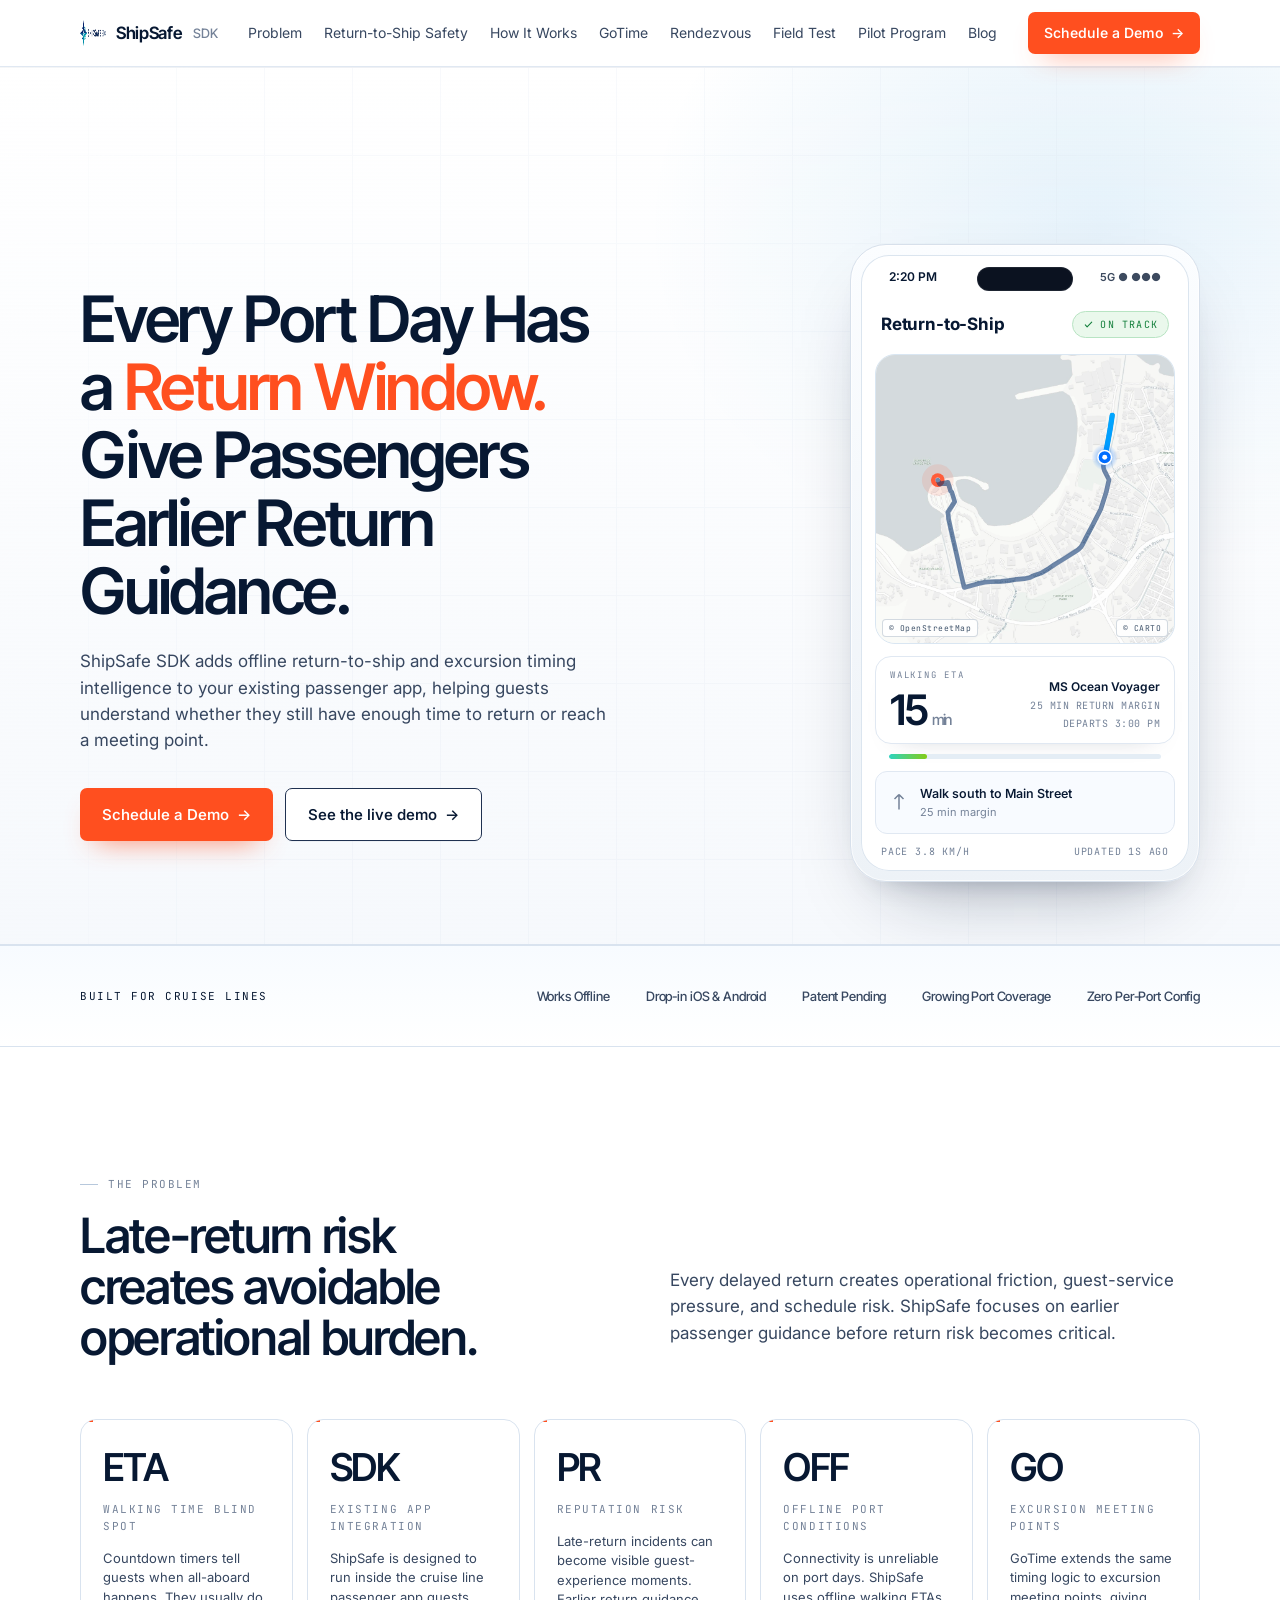
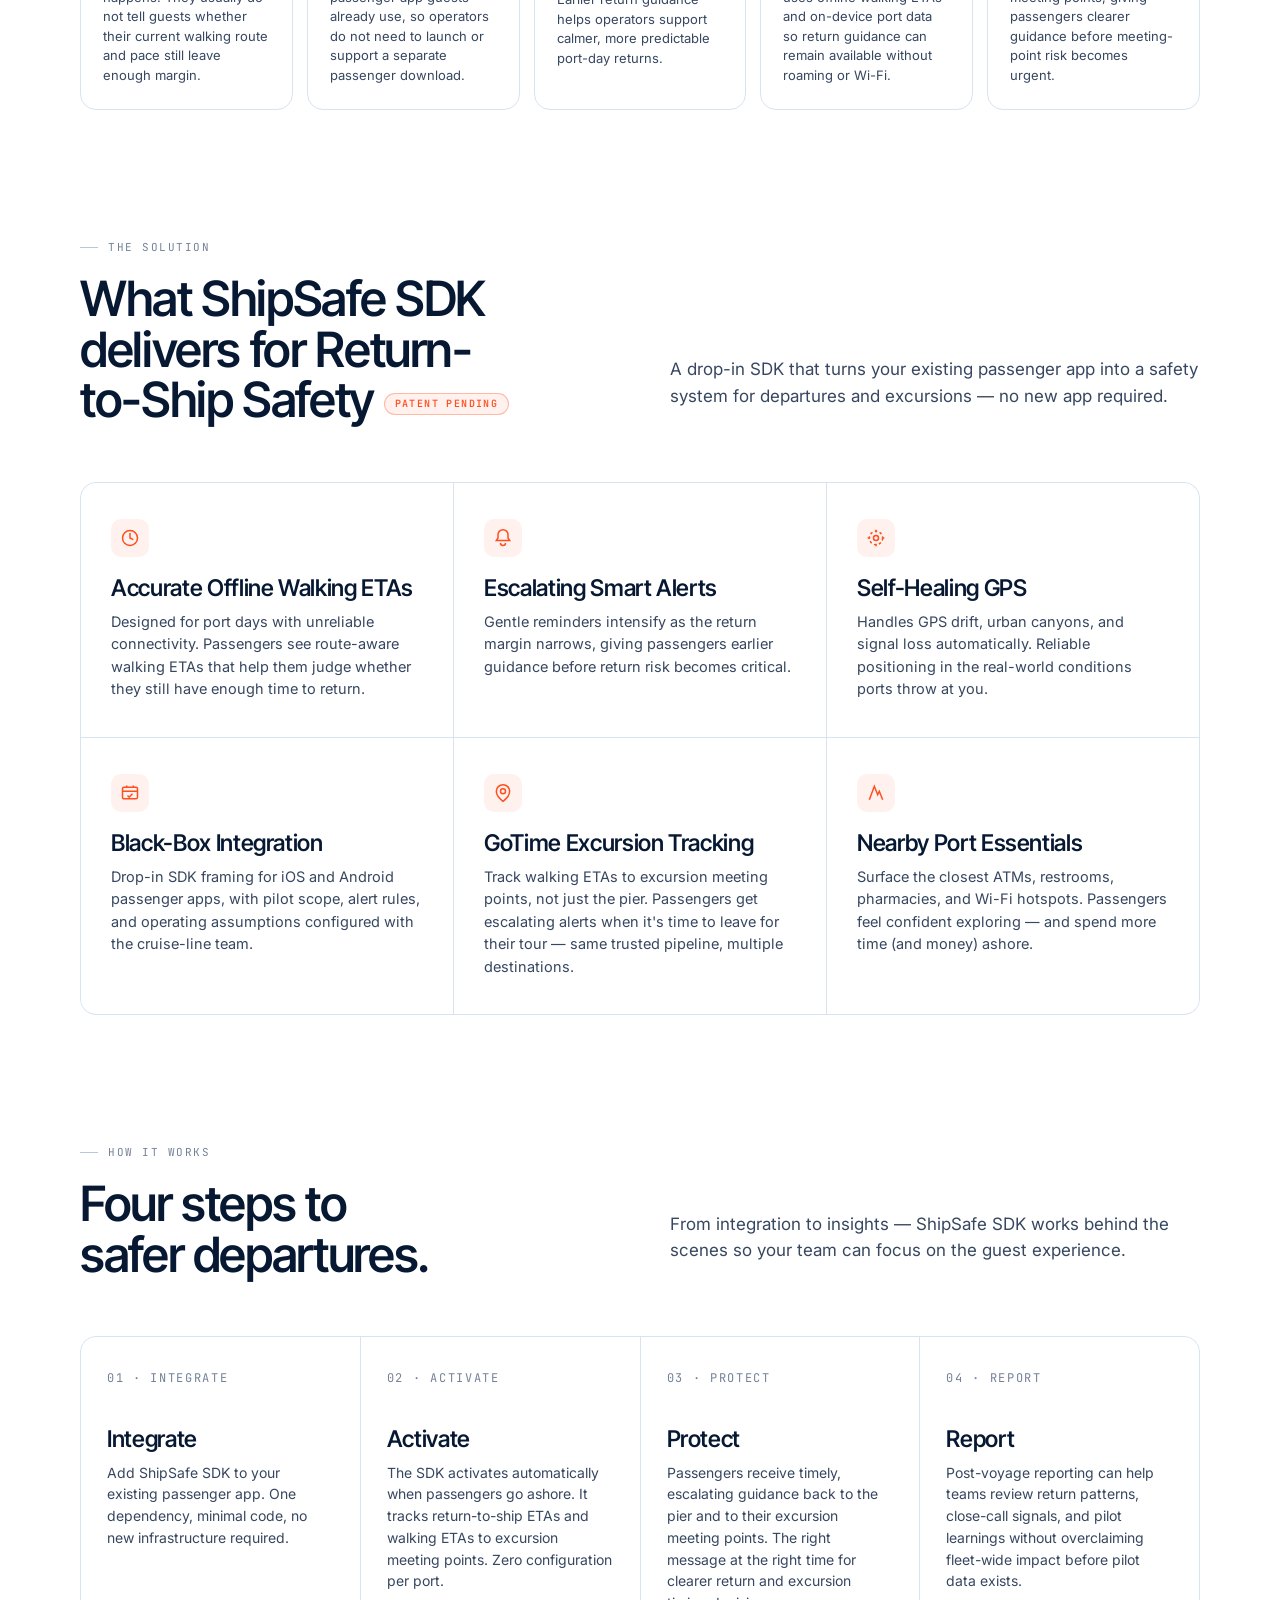
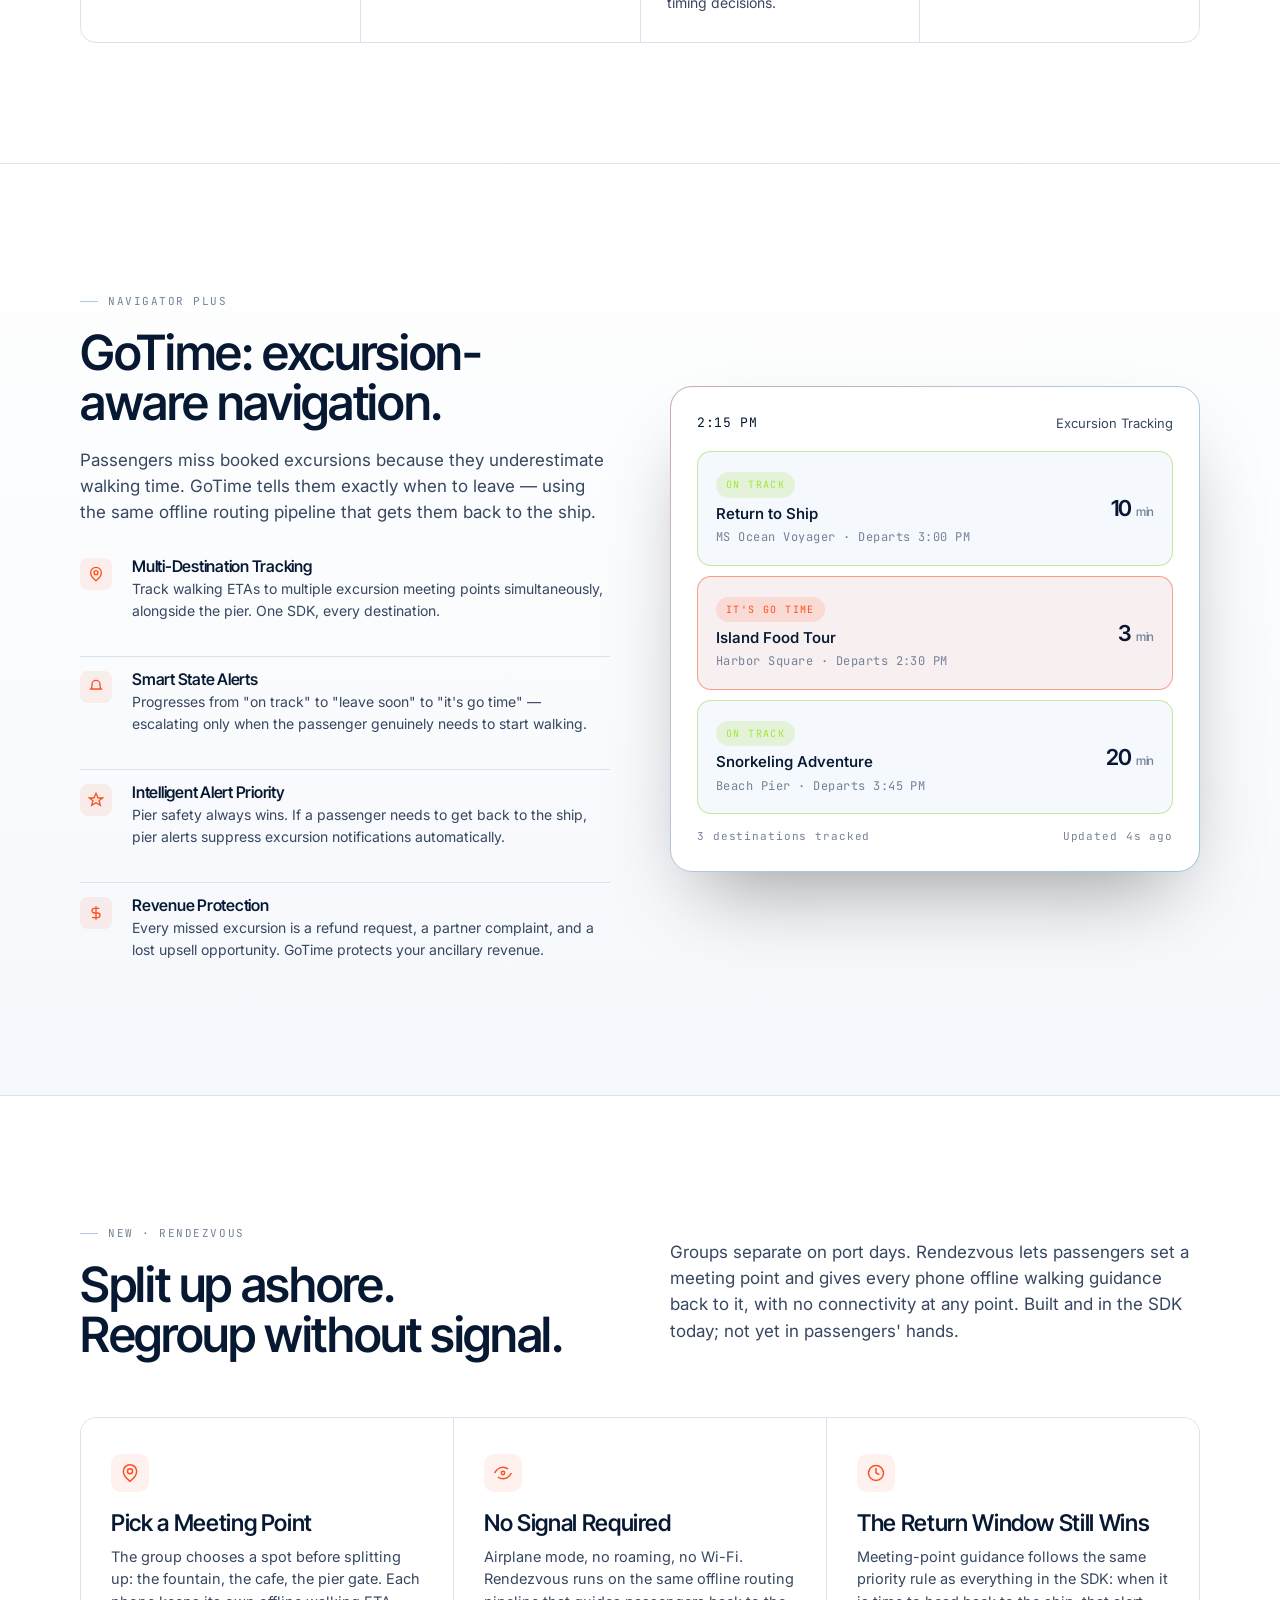
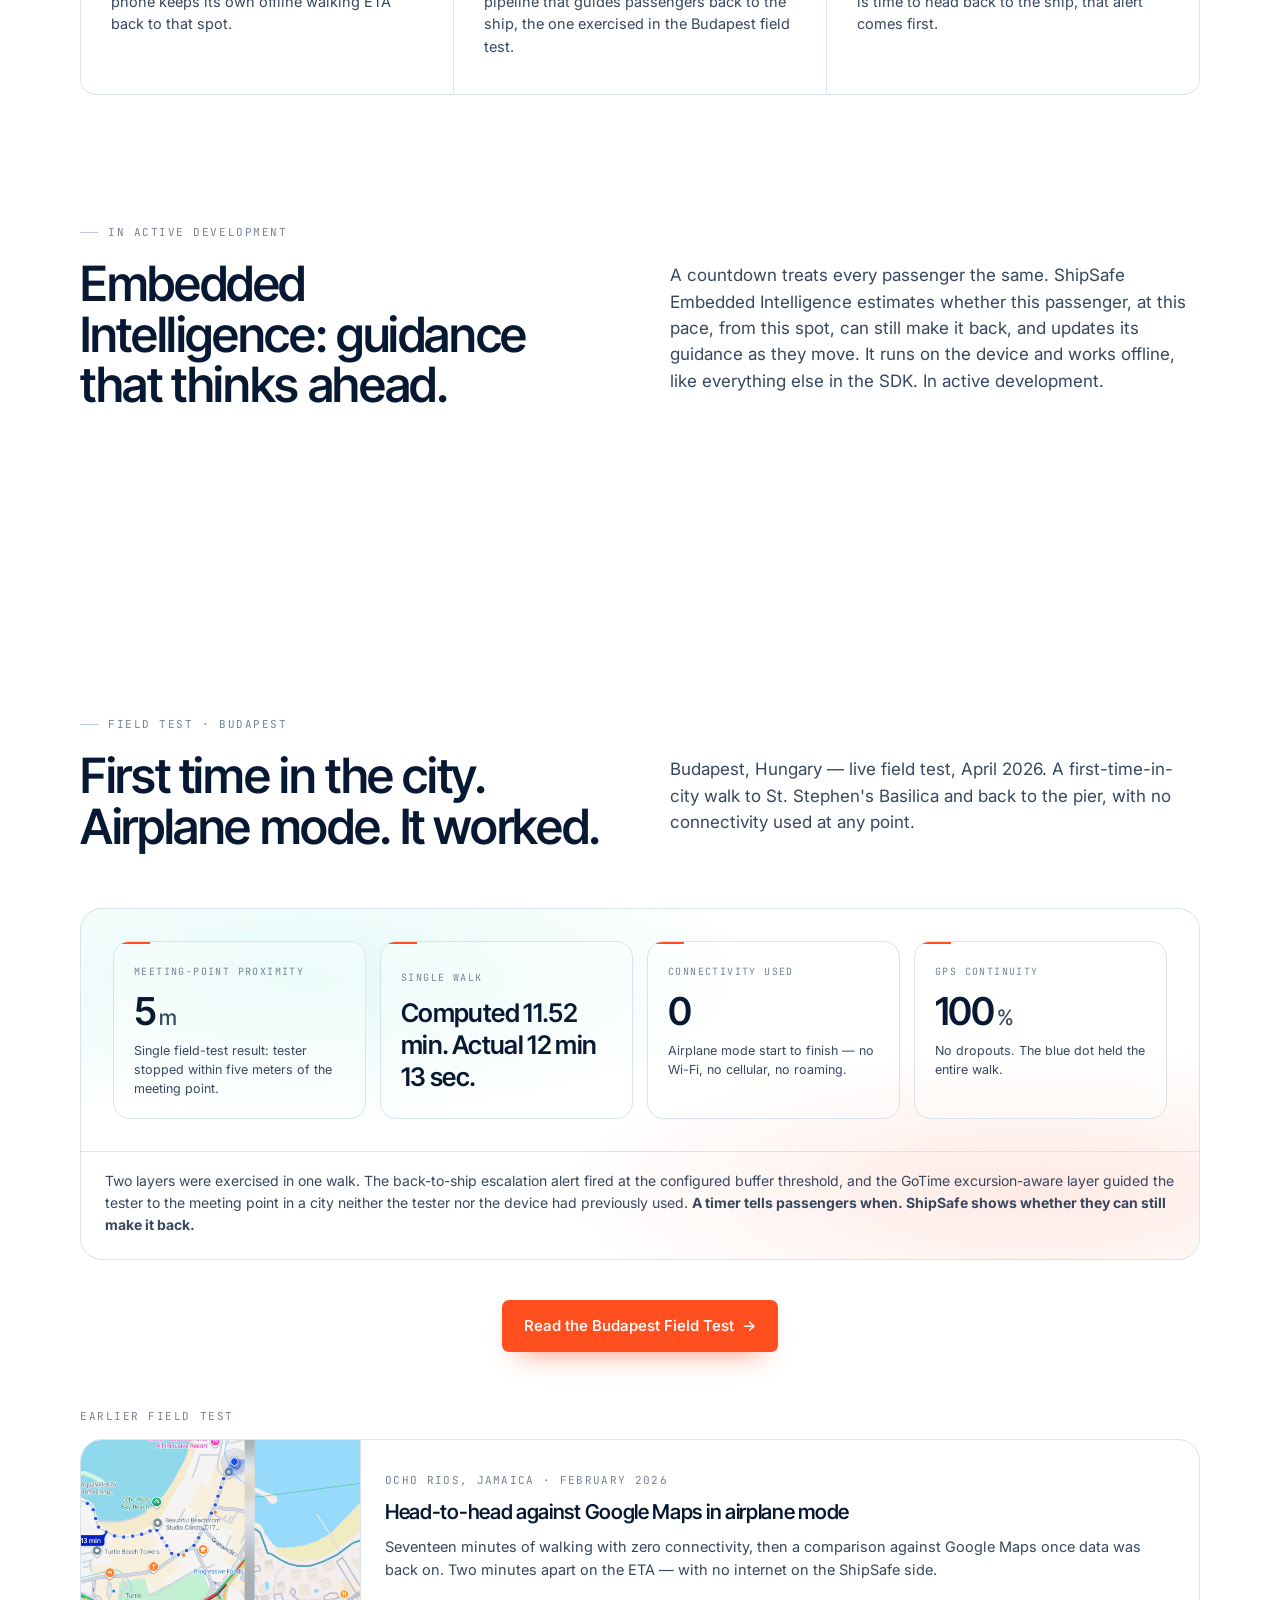
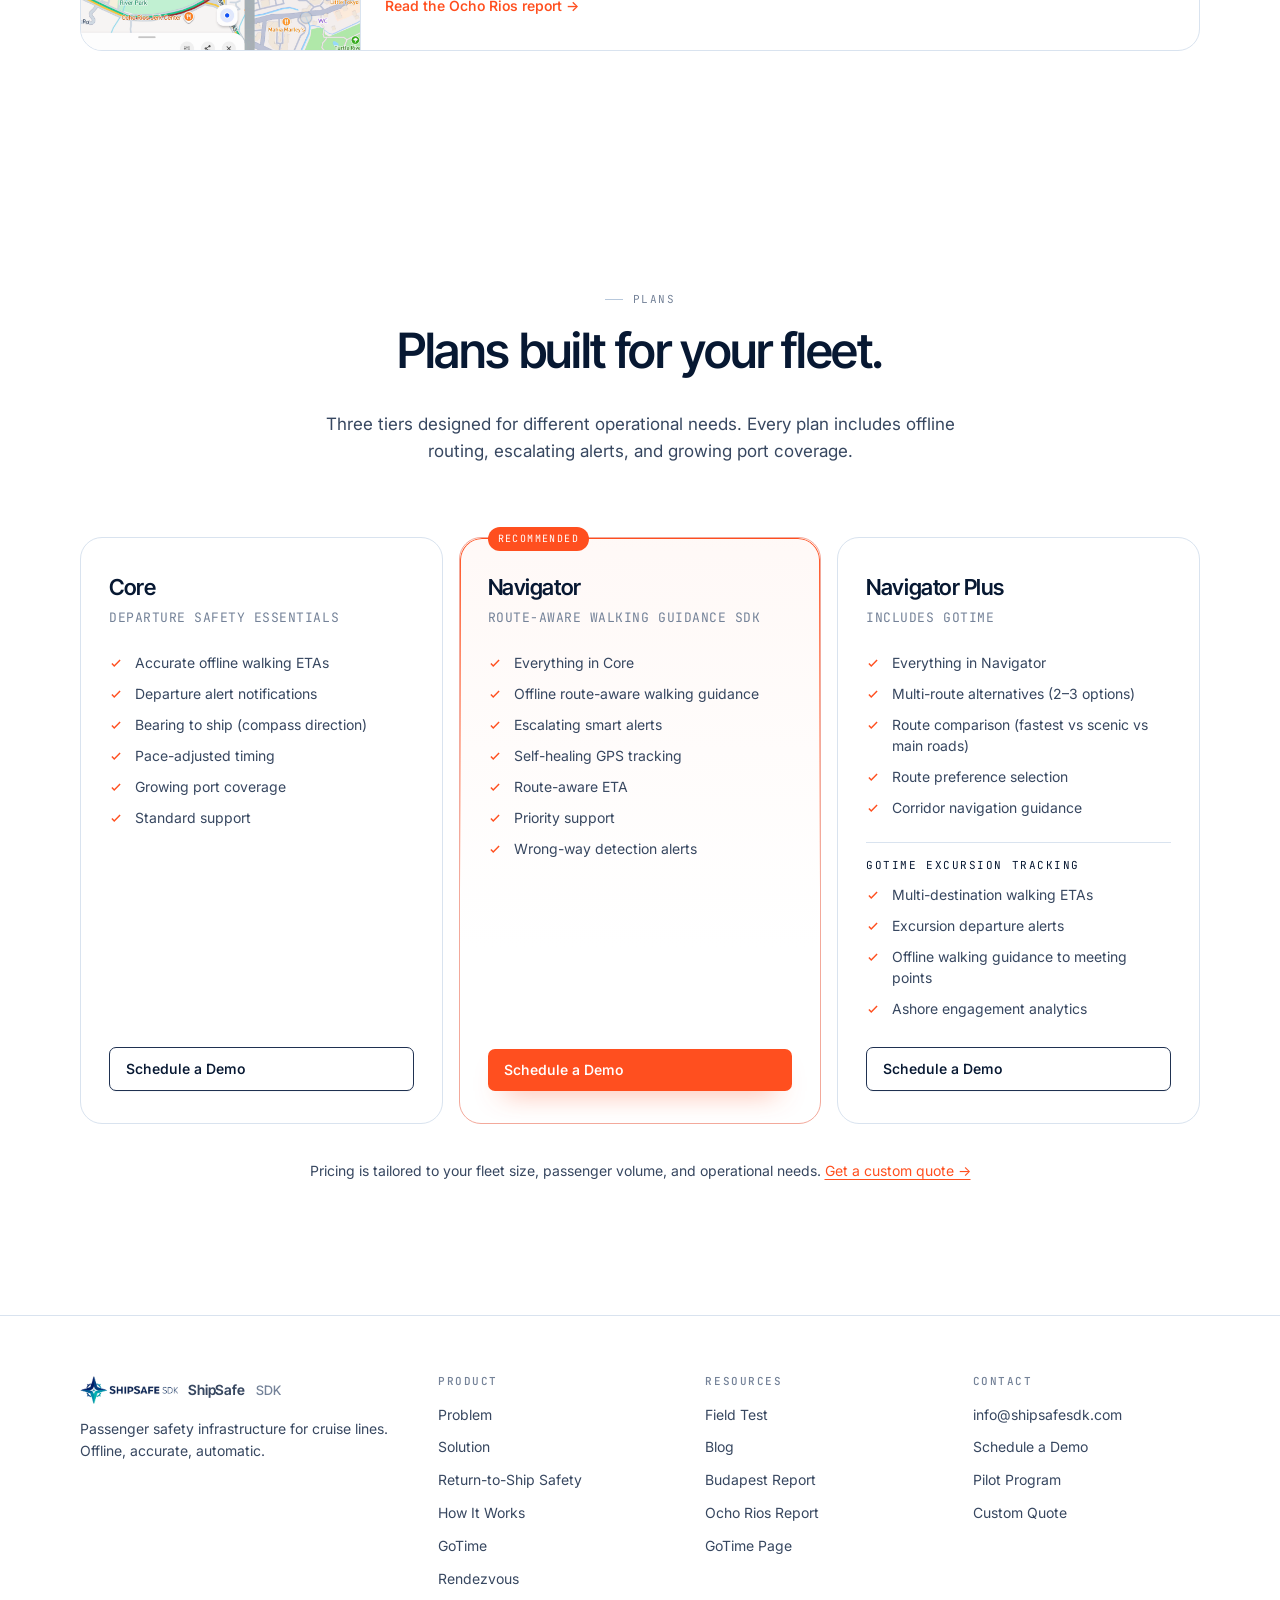
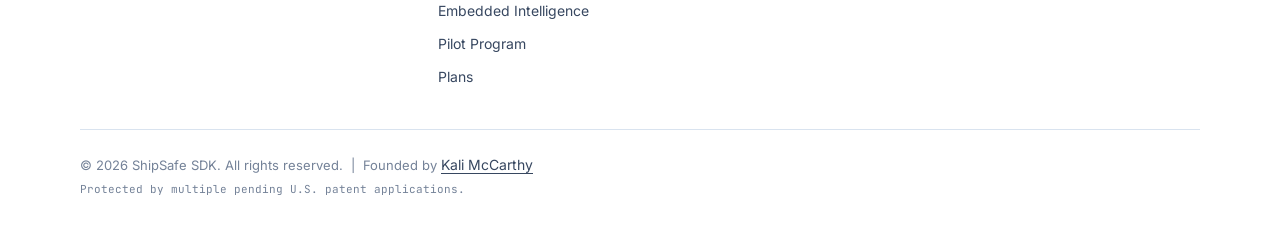
==== commit 94308b62: "Rename AI Companion to Embedded Intelligence on the homepage The site was the only surface calling t" ====
--- a/index.html
+++ b/index.html
@@ -479,15 +479,16 @@
     </div>
   </section>
 
-  <!-- ============ AI COMPANION ============ -->
-  <section class="section" id="ai-companion" style="padding-top:0;">
+  <!-- ============ EMBEDDED INTELLIGENCE ============ -->
+  <section class="section" id="embedded-intelligence" style="padding-top:0;">
+    <span id="ai-companion" aria-hidden="true"></span>
     <div class="container">
       <div class="section-head reveal">
         <div>
           <div class="eyebrow">In Active Development</div>
-          <h2 style="margin-top:18px;">The AI Companion: guidance that thinks ahead.</h2>
-        </div>
-        <p>A countdown treats every passenger the same. The ShipSafe AI Companion estimates whether this passenger, at this pace, from this spot, can still make it back, and updates its guidance as they move. It runs on the device and works offline, like everything else in the SDK. In active development.</p>
+          <h2 style="margin-top:18px;">Embedded Intelligence: guidance that thinks ahead.</h2>
+        </div>
+        <p>A countdown treats every passenger the same. ShipSafe Embedded Intelligence estimates whether this passenger, at this pace, from this spot, can still make it back, and updates its guidance as they move. It runs on the device and works offline, like everything else in the SDK. In active development.</p>
       </div>
     </div>
   </section>
@@ -640,7 +641,7 @@
             <li><a href="#how-it-works">How It Works</a></li>
             <li><a href="/gotime/">GoTime</a></li>
             <li><a href="#rendezvous">Rendezvous</a></li>
-            <li><a href="#ai-companion">AI Companion</a></li>
+            <li><a href="#embedded-intelligence">Embedded Intelligence</a></li>
             <li><a href="/pilot-program/">Pilot Program</a></li>
             <li><a href="#plans">Plans</a></li>
           </ul>
